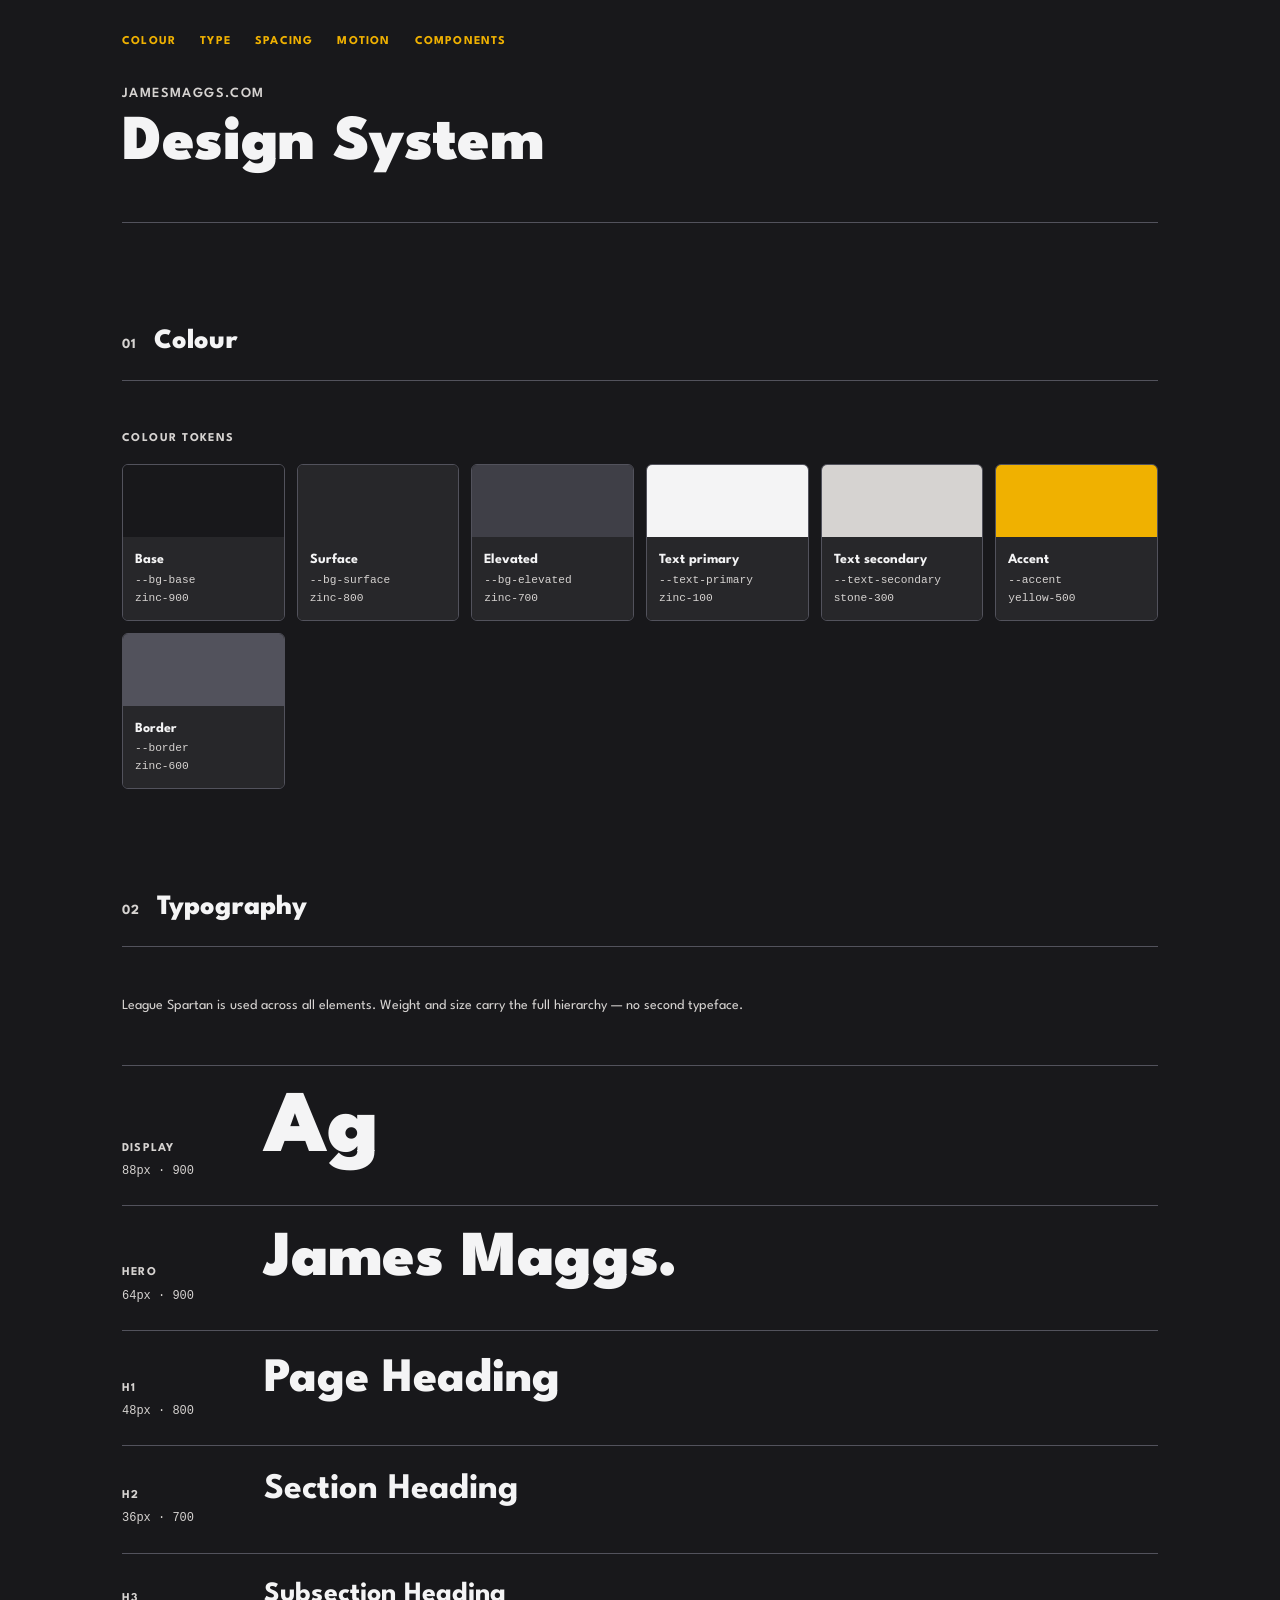
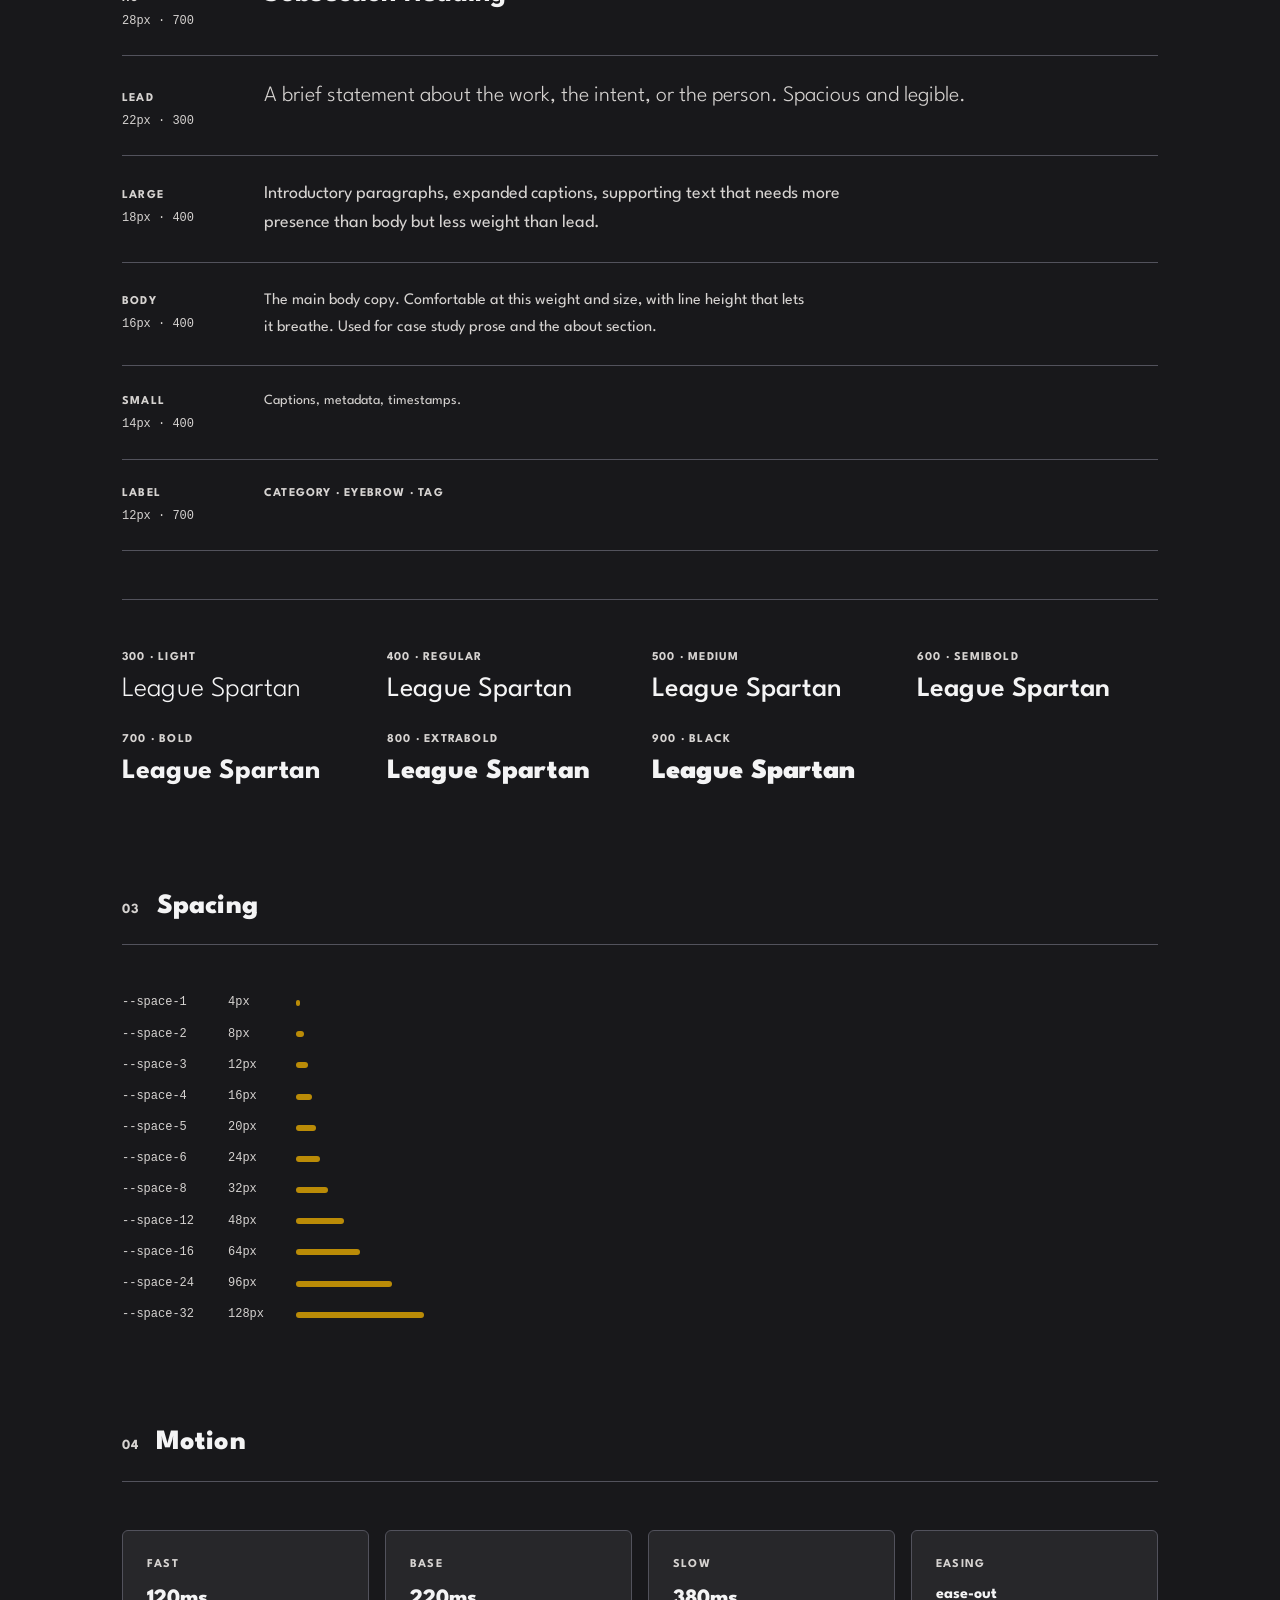
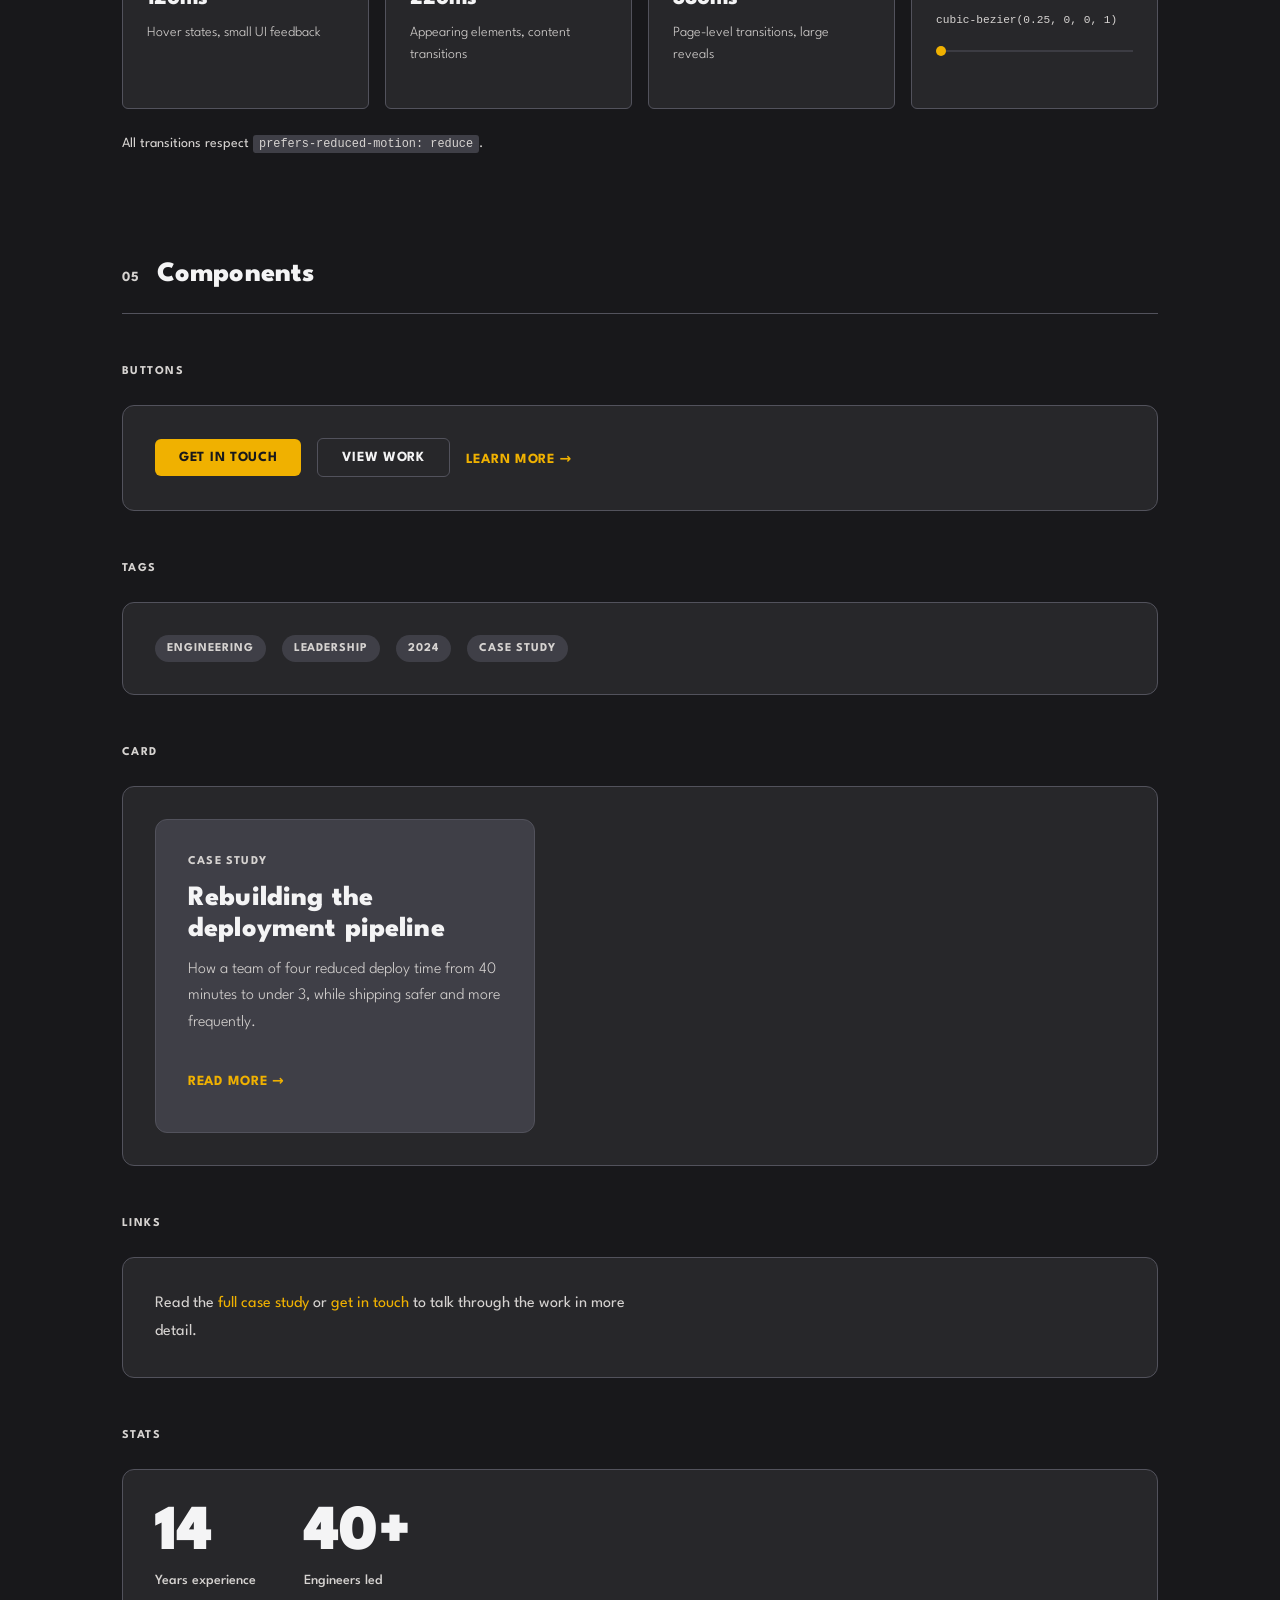
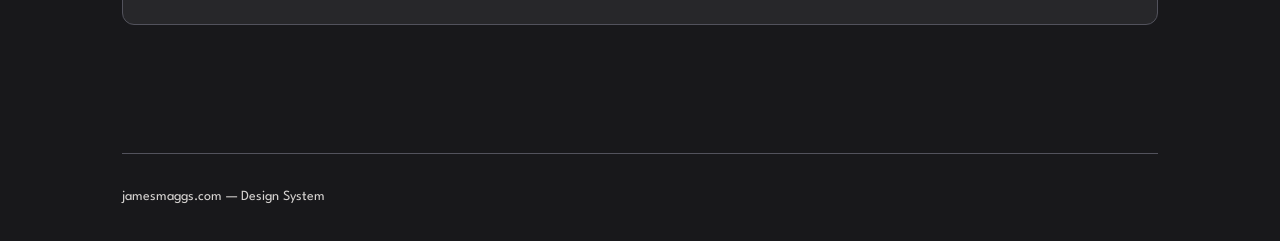
==== docs/design-system.html @ 12130d62 "Add --space-5 (20px) to spacing scale Plugs the gap between --space-4 (16px) and --space-6 (24px).  " ====
<!doctype html>
<html lang="en">
<head>
	<meta charset="utf-8">
	<meta name="viewport" content="width=device-width, initial-scale=1">
	<title>Design System — jamesmaggs.com</title>
	<link rel="preconnect" href="https://fonts.googleapis.com">
	<link rel="preconnect" href="https://fonts.gstatic.com" crossorigin>
	<link href="https://fonts.googleapis.com/css2?family=League+Spartan:wght@300;400;500;600;700;800;900&display=swap" rel="stylesheet">
	<style>

		/* ── Tokens ──────────────────────────────────────────────────────── */

		:root {
			--text-xs:   0.75rem;
			--text-sm:   0.875rem;
			--text-base: 1rem;
			--text-lg:   1.125rem;
			--text-xl:   1.375rem;
			--text-2xl:  1.75rem;
			--text-3xl:  2.25rem;
			--text-4xl:  3rem;
			--text-5xl:  4rem;
			--text-6xl:  5.5rem;

			--space-1:  0.25rem;
			--space-2:  0.5rem;
			--space-3:  0.75rem;
			--space-4:  1rem;
			--space-5:  1.25rem;
			--space-6:  1.5rem;
			--space-8:  2rem;
			--space-12: 3rem;
			--space-16: 4rem;
			--space-24: 6rem;
			--space-32: 8rem;

			--radius-sm:   3px;
			--radius-md:   6px;
			--radius-lg:   12px;
			--radius-full: 999px;

			--ease:          cubic-bezier(0.25, 0, 0, 1);
			--duration-fast: 120ms;
			--duration-base: 220ms;
			--duration-slow: 380ms;

			--bg-base:        oklch(21%   0.006 285.885);
			--bg-surface:     oklch(27.4% 0.006 286.033);
			--bg-elevated:    oklch(37%   0.013 285.805);
			--text-primary:   oklch(96.7% 0.001 286.375);
			--text-secondary: oklch(86.9% 0.005  56.366);
			--accent:         oklch(79.5% 0.184  86.047);
			--border:         oklch(44.2% 0.017 285.786);
		}

		/* ── Reset ───────────────────────────────────────────────────────── */

		*, *::before, *::after {
			box-sizing: border-box;
			margin: 0;
			padding: 0;
		}

		/* ── Focus ───────────────────────────────────────────────────────── */

		:focus-visible {
			outline: 2px solid var(--accent);
			outline-offset: 3px;
		}

		html {
			font-size: 16px;
			scroll-behavior: smooth;
		}

		body {
			font-family: 'League Spartan', system-ui, sans-serif;
			font-size: var(--text-base);
			font-weight: 400;
			line-height: 1.6;
			background-color: var(--bg-base);
			color: var(--text-primary);
		}

		/* ── Layout ──────────────────────────────────────────────────────── */

		.container {
			max-width: 1100px;
			margin: 0 auto;
			padding: 0 var(--space-8);
		}

		/* ── Header ──────────────────────────────────────────────────────── */

		header {
			padding: var(--space-8) 0 var(--space-12);
			border-bottom: 1px solid var(--border);
			margin-bottom: var(--space-24);
		}

		.header-nav {
			display: flex;
			gap: var(--space-6);
			margin-bottom: var(--space-8);
		}

		.header-nav a {
			font-size: var(--text-xs);
			font-weight: 700;
			letter-spacing: 0.1em;
			text-transform: uppercase;
			color: var(--accent);
			text-decoration: none;
			transition: color var(--duration-fast) var(--ease);
		}

		.header-nav a:hover {
			color: var(--text-primary);
		}

		.site-label {
			display: block;
			font-size: var(--text-sm);
			font-weight: 600;
			letter-spacing: 0.1em;
			text-transform: uppercase;
			color: var(--text-secondary);
			margin-bottom: var(--space-2);
		}

		header h1 {
			font-size: var(--text-5xl);
			font-weight: 900;
			line-height: 0.95;
			letter-spacing: -0.005em;
		}

		/* ── Sections ────────────────────────────────────────────────────── */

		section {
			margin-bottom: var(--space-24);
		}

		.section-header {
			display: flex;
			align-items: baseline;
			gap: var(--space-4);
			margin-bottom: var(--space-12);
			padding-bottom: var(--space-4);
			border-bottom: 1px solid var(--border);
		}

		.section-number {
			font-size: var(--text-sm);
			font-weight: 700;
			letter-spacing: 0.1em;
			text-transform: uppercase;
			color: var(--text-secondary);
			flex-shrink: 0;
		}

		.section-title {
			font-size: var(--text-2xl);
			font-weight: 800;
			letter-spacing: 0.005em;
		}

		/* ── Colour swatches ─────────────────────────────────────────────── */

		.colour-group {
			margin-bottom: var(--space-12);
		}

		.group-label,
		.component-group-label {
			font-size: var(--text-xs);
			font-weight: 700;
			letter-spacing: 0.12em;
			text-transform: uppercase;
			color: var(--text-secondary);
		}

		.group-label           { margin-bottom: var(--space-4); }
		.component-group-label { margin-bottom: var(--space-6); }

		.swatch-grid {
			display: grid;
			grid-template-columns: repeat(auto-fill, minmax(150px, 1fr));
			gap: var(--space-3);
		}

		.swatch {
			border-radius: var(--radius-md);
			overflow: hidden;
			border: 1px solid var(--border);
		}

		.swatch-colour {
			height: 72px;
		}

		.swatch-info {
			padding: var(--space-3);
			background: var(--bg-surface);
		}

		.swatch-name {
			display: block;
			font-size: var(--text-sm);
			font-weight: 700;
			color: var(--text-primary);
		}

		.swatch-var,
		.swatch-value,
		.type-size,
		.spacing-token,
		.spacing-px,
		code {
			font-family: 'Courier New', monospace;
		}

		.swatch-var,
		.swatch-value {
			display: block;
			font-size: 0.7rem;
			color: var(--text-secondary);
			line-height: 1.6;
		}

		/* ── Typography ──────────────────────────────────────────────────── */

		.type-scale {
			display: flex;
			flex-direction: column;
			gap: 0;
		}

		.type-sample {
			display: grid;
			grid-template-columns: 110px 1fr;
			align-items: baseline;
			gap: var(--space-8);
			padding: var(--space-6) 0;
			border-bottom: 1px solid var(--border);
		}

		.type-sample:first-child {
			border-top: 1px solid var(--border);
		}

		.type-label,
		.weight-label,
		.motion-card-label,
		.card-eyebrow {
			font-size: var(--text-xs);
			font-weight: 700;
			letter-spacing: 0.1em;
			text-transform: uppercase;
			color: var(--text-secondary);
		}

		.type-label, .weight-label        { display: block; }
		.weight-label, .motion-card-label { margin-bottom: var(--space-2); }
		.card-eyebrow                     { margin-bottom: var(--space-3); }

		.type-size {
			display: block;
			font-size: var(--text-xs);
			color: var(--text-secondary);
			margin-top: var(--space-1);
		}

		.weight-grid {
			display: grid;
			grid-template-columns: repeat(auto-fill, minmax(190px, 1fr));
			gap: var(--space-6);
			margin-top: var(--space-12);
			padding-top: var(--space-12);
			border-top: 1px solid var(--border);
		}

		.weight-sample {
			font-size: var(--text-2xl);
			line-height: 1;
			letter-spacing: 0.005em;
		}

		/* ── Spacing ─────────────────────────────────────────────────────── */

		.spacing-scale {
			display: flex;
			flex-direction: column;
			gap: var(--space-3);
		}

		.spacing-row {
			display: grid;
			grid-template-columns: 90px 52px 1fr;
			align-items: center;
			gap: var(--space-4);
		}

		.spacing-token,
		.spacing-px {
			font-size: var(--text-xs);
			color: var(--text-secondary);
		}

		.spacing-bar {
			height: 6px;
			background: var(--accent);
			border-radius: var(--radius-full);
			opacity: 0.75;
		}

		/* ── Motion ──────────────────────────────────────────────────────── */

		.motion-grid {
			display: grid;
			grid-template-columns: repeat(auto-fill, minmax(210px, 1fr));
			gap: var(--space-4);
		}

		.motion-card {
			background: var(--bg-surface);
			border: 1px solid var(--border);
			border-radius: var(--radius-md);
			padding: var(--space-6);
		}

		.motion-card-value {
			font-size: var(--text-xl);
			font-weight: 800;
			letter-spacing: 0.005em;
			color: var(--text-primary);
		}

		.motion-card-desc {
			margin-top: var(--space-1);
			font-size: var(--text-sm);
			font-weight: 300;
			color: var(--text-secondary);
		}

		.motion-note {
			margin-top: var(--space-6);
			font-size: var(--text-sm);
			color: var(--text-secondary);
		}

		.motion-card-demo {
			height: 2px;
			background: var(--accent);
			border-radius: var(--radius-full);
			margin-top: var(--space-4);
			transform: scaleX(0);
			transform-origin: left;
			opacity: 0.8;
		}

		.motion-card:hover .motion-card-demo        { transform: scaleX(1); }
		.motion-card--fast .motion-card-demo { transition: transform var(--duration-fast) var(--ease); }
		.motion-card--base .motion-card-demo { transition: transform var(--duration-base) var(--ease); }
		.motion-card--slow .motion-card-demo { transition: transform var(--duration-slow) var(--ease); }

		.motion-ease-track {
			position: relative;
			height: 10px;
			margin-top: var(--space-4);
		}

		.motion-ease-track::before {
			content: '';
			position: absolute;
			top: 50%;
			left: 0;
			right: 0;
			height: 1px;
			background: var(--border);
			transform: translateY(-50%);
		}

		.motion-ease-dot {
			position: absolute;
			width: 10px;
			height: 10px;
			background: var(--accent);
			border-radius: 50%;
			top: 0;
			left: 0;
			transition: left var(--duration-slow) var(--ease);
		}

		.motion-card:hover .motion-ease-dot {
			left: calc(100% - 10px);
		}

		code {
			font-size: 0.85em;
			background: var(--bg-elevated);
			padding: 2px 6px;
			border-radius: var(--radius-sm);
		}

		/* ── Components ──────────────────────────────────────────────────── */

		.component-group {
			margin-bottom: var(--space-12);
		}

		.demo-surface {
			background: var(--bg-surface);
			border: 1px solid var(--border);
			border-radius: var(--radius-lg);
			padding: var(--space-8);
			display: flex;
			flex-wrap: wrap;
			align-items: center;
			gap: var(--space-4);
		}

		/* Buttons */

		.btn {
			font-family: inherit;
			font-size: var(--text-sm);
			font-weight: 700;
			letter-spacing: 0.05em;
			text-transform: uppercase;
			border: none;
			border-radius: var(--radius-md);
			padding: var(--space-3) var(--space-6);
			cursor: pointer;
			transition: all var(--duration-fast) var(--ease);
			display: inline-block;
			text-decoration: none;
		}

		.btn-primary {
			background: var(--accent);
			color: var(--bg-base);
		}

		.btn-primary:hover {
			filter: brightness(1.1);
		}

		.btn-secondary {
			background: transparent;
			color: var(--text-primary);
			border: 1px solid var(--border);
		}

		.btn-secondary:hover {
			border-color: var(--text-secondary);
		}

		.btn-ghost {
			background: transparent;
			color: var(--accent);
			padding-left: 0;
			padding-right: 0;
			transition: color var(--duration-fast) var(--ease);
		}

		.btn-ghost:hover {
			color: var(--text-primary);
		}

		/* Links */

		a {
			color: var(--accent);
			text-decoration: none;
			transition: color var(--duration-fast) var(--ease);
		}

		a:hover {
			text-decoration: underline;
			text-underline-offset: 3px;
		}

		/* Tags */

		.tag {
			display: inline-block;
			font-size: var(--text-xs);
			font-weight: 700;
			letter-spacing: 0.08em;
			text-transform: uppercase;
			border-radius: var(--radius-full);
			padding: var(--space-1) var(--space-3);
			background: var(--bg-elevated);
			color: var(--text-secondary);
		}

		/* Card */

		.card {
			background: var(--bg-elevated);
			border: 1px solid var(--border);
			border-radius: var(--radius-lg);
			padding: var(--space-8);
			max-width: 380px;
		}

		.card-title {
			font-size: var(--text-2xl);
			font-weight: 800;
			line-height: 1.1;
			letter-spacing: 0.005em;
			margin-bottom: var(--space-3);
		}

		.card-body {
			font-size: var(--text-base);
			font-weight: 300;
			color: var(--text-secondary);
			line-height: 1.65;
			margin-bottom: var(--space-6);
		}

		/* Stat */

		.stat-pair {
			display: flex;
			gap: var(--space-12);
		}

		.stat-value {
			font-size: var(--text-5xl);
			font-weight: 900;
			line-height: 1;
			letter-spacing: 0;
			color: var(--text-primary);
		}

		.stat-label {
			font-size: var(--text-sm);
			font-weight: 500;
			color: var(--text-secondary);
			margin-top: var(--space-1);
		}

		/* ── Footer ──────────────────────────────────────────────────────── */

		footer {
			margin-top: var(--space-32);
			padding: var(--space-8) 0;
			border-top: 1px solid var(--border);
			font-size: var(--text-sm);
			color: var(--text-secondary);
		}

		/* ── Responsive ──────────────────────────────────────────────────── */

		@media (max-width: 640px) {
			.container {
				padding: 0 var(--space-4);
			}

			header h1 {
				font-size: var(--text-4xl);
			}

			.type-sample {
				grid-template-columns: 1fr;
				gap: var(--space-2);
			}

			.spacing-row {
				grid-template-columns: 80px 44px 1fr;
			}

			.stat-pair {
				gap: var(--space-8);
			}
		}

		@media (prefers-reduced-motion: reduce) {
			*, *::before, *::after {
				transition-duration: 0ms !important;
			}

			html {
				scroll-behavior: auto;
			}
		}

	</style>
</head>
<body>

<div class="container">

	<header>
		<nav class="header-nav" aria-label="Design system sections">
			<a href="#colour">Colour</a>
			<a href="#typography">Type</a>
			<a href="#spacing">Spacing</a>
			<a href="#motion">Motion</a>
			<a href="#components">Components</a>
		</nav>
		<div>
			<span class="site-label">jamesmaggs.com</span>
			<h1>Design System</h1>
		</div>
	</header>

	<main>

		<!-- 01 Colour ─────────────────────────────────────────────────── -->

		<section id="colour">
			<div class="section-header">
				<span class="section-number">01</span>
				<h2 class="section-title">Colour</h2>
			</div>

			<div class="colour-group">
				<p class="group-label">Colour tokens</p>
				<div class="swatch-grid">
					<div class="swatch">
						<div class="swatch-colour" style="background:oklch(21% 0.006 285.885)"></div>
						<div class="swatch-info">
							<span class="swatch-name">Base</span>
							<span class="swatch-var">--bg-base</span>
							<span class="swatch-value">zinc-900</span>
						</div>
					</div>
					<div class="swatch">
						<div class="swatch-colour" style="background:oklch(27.4% 0.006 286.033)"></div>
						<div class="swatch-info">
							<span class="swatch-name">Surface</span>
							<span class="swatch-var">--bg-surface</span>
							<span class="swatch-value">zinc-800</span>
						</div>
					</div>
					<div class="swatch">
						<div class="swatch-colour" style="background:oklch(37% 0.013 285.805)"></div>
						<div class="swatch-info">
							<span class="swatch-name">Elevated</span>
							<span class="swatch-var">--bg-elevated</span>
							<span class="swatch-value">zinc-700</span>
						</div>
					</div>
					<div class="swatch">
						<div class="swatch-colour" style="background:oklch(96.7% 0.001 286.375)"></div>
						<div class="swatch-info">
							<span class="swatch-name">Text primary</span>
							<span class="swatch-var">--text-primary</span>
							<span class="swatch-value">zinc-100</span>
						</div>
					</div>
					<div class="swatch">
						<div class="swatch-colour" style="background:oklch(86.9% 0.005 56.366)"></div>
						<div class="swatch-info">
							<span class="swatch-name">Text secondary</span>
							<span class="swatch-var">--text-secondary</span>
							<span class="swatch-value">stone-300</span>
						</div>
					</div>
					<div class="swatch">
						<div class="swatch-colour" style="background:oklch(79.5% 0.184 86.047)"></div>
						<div class="swatch-info">
							<span class="swatch-name">Accent</span>
							<span class="swatch-var">--accent</span>
							<span class="swatch-value">yellow-500</span>
						</div>
					</div>
					<div class="swatch">
						<div class="swatch-colour" style="background:oklch(44.2% 0.017 285.786)"></div>
						<div class="swatch-info">
							<span class="swatch-name">Border</span>
							<span class="swatch-var">--border</span>
							<span class="swatch-value">zinc-600</span>
						</div>
					</div>
				</div>
			</div>

		</section>

		<!-- 02 Typography ─────────────────────────────────────────────── -->

		<section id="typography">
			<div class="section-header">
				<span class="section-number">02</span>
				<h2 class="section-title">Typography</h2>
			</div>

			<p style="font-size:var(--text-sm);color:var(--text-secondary);margin-bottom:var(--space-12);">
				League Spartan is used across all elements. Weight and size carry the full hierarchy — no second typeface.
			</p>

			<div class="type-scale">
				<div class="type-sample">
					<div>
						<span class="type-label">Display</span>
						<span class="type-size">88px · 900</span>
					</div>
					<span style="font-size:var(--text-6xl);font-weight:900;line-height:0.92;letter-spacing:-0.01em;">Ag</span>
				</div>
				<div class="type-sample">
					<div>
						<span class="type-label">Hero</span>
						<span class="type-size">64px · 900</span>
					</div>
					<span style="font-size:var(--text-5xl);font-weight:900;line-height:0.95;letter-spacing:-0.005em;">James Maggs.</span>
				</div>
				<div class="type-sample">
					<div>
						<span class="type-label">H1</span>
						<span class="type-size">48px · 800</span>
					</div>
					<span style="font-size:var(--text-4xl);font-weight:800;line-height:1.05;letter-spacing:0;">Page Heading</span>
				</div>
				<div class="type-sample">
					<div>
						<span class="type-label">H2</span>
						<span class="type-size">36px · 700</span>
					</div>
					<span style="font-size:var(--text-3xl);font-weight:700;line-height:1.1;letter-spacing:0;">Section Heading</span>
				</div>
				<div class="type-sample">
					<div>
						<span class="type-label">H3</span>
						<span class="type-size">28px · 700</span>
					</div>
					<span style="font-size:var(--text-2xl);font-weight:700;line-height:1.15;letter-spacing:0.005em;">Subsection Heading</span>
				</div>
				<div class="type-sample">
					<div>
						<span class="type-label">Lead</span>
						<span class="type-size">22px · 300</span>
					</div>
					<span style="font-size:var(--text-xl);font-weight:300;line-height:1.5;color:var(--text-secondary);max-width:55ch;display:block;">
						A brief statement about the work, the intent, or the person. Spacious and legible.
					</span>
				</div>
				<div class="type-sample">
					<div>
						<span class="type-label">Large</span>
						<span class="type-size">18px · 400</span>
					</div>
					<span style="font-size:var(--text-lg);font-weight:400;line-height:1.6;color:var(--text-secondary);max-width:58ch;display:block;">
						Introductory paragraphs, expanded captions, supporting text that needs more presence than body but less weight than lead.
					</span>
				</div>
				<div class="type-sample">
					<div>
						<span class="type-label">Body</span>
						<span class="type-size">16px · 400</span>
					</div>
					<span style="font-size:var(--text-base);font-weight:400;line-height:1.7;color:var(--text-secondary);max-width:60ch;display:block;">
						The main body copy. Comfortable at this weight and size, with line height that lets it breathe. Used for case study prose and the about section.
					</span>
				</div>
				<div class="type-sample">
					<div>
						<span class="type-label">Small</span>
						<span class="type-size">14px · 400</span>
					</div>
					<span style="font-size:var(--text-sm);font-weight:400;color:var(--text-secondary);">
						Captions, metadata, timestamps.
					</span>
				</div>
				<div class="type-sample">
					<div>
						<span class="type-label">Label</span>
						<span class="type-size">12px · 700</span>
					</div>
					<span style="font-size:var(--text-xs);font-weight:700;letter-spacing:0.1em;text-transform:uppercase;color:var(--text-secondary);">
						Category · Eyebrow · Tag
					</span>
				</div>
			</div>

			<div class="weight-grid">
				<div>
					<span class="weight-label">300 · Light</span>
					<span class="weight-sample" style="font-weight:300;">League Spartan</span>
				</div>
				<div>
					<span class="weight-label">400 · Regular</span>
					<span class="weight-sample" style="font-weight:400;">League Spartan</span>
				</div>
				<div>
					<span class="weight-label">500 · Medium</span>
					<span class="weight-sample" style="font-weight:500;">League Spartan</span>
				</div>
				<div>
					<span class="weight-label">600 · Semibold</span>
					<span class="weight-sample" style="font-weight:600;">League Spartan</span>
				</div>
				<div>
					<span class="weight-label">700 · Bold</span>
					<span class="weight-sample" style="font-weight:700;">League Spartan</span>
				</div>
				<div>
					<span class="weight-label">800 · Extrabold</span>
					<span class="weight-sample" style="font-weight:800;">League Spartan</span>
				</div>
				<div>
					<span class="weight-label">900 · Black</span>
					<span class="weight-sample" style="font-weight:900;">League Spartan</span>
				</div>
			</div>
		</section>

		<!-- 03 Spacing ─────────────────────────────────────────────────── -->

		<section id="spacing">
			<div class="section-header">
				<span class="section-number">03</span>
				<h2 class="section-title">Spacing</h2>
			</div>
			<div class="spacing-scale">
				<div class="spacing-row"><span class="spacing-token">--space-1</span><span class="spacing-px">4px</span><div class="spacing-bar" style="width:4px"></div></div>
				<div class="spacing-row"><span class="spacing-token">--space-2</span><span class="spacing-px">8px</span><div class="spacing-bar" style="width:8px"></div></div>
				<div class="spacing-row"><span class="spacing-token">--space-3</span><span class="spacing-px">12px</span><div class="spacing-bar" style="width:12px"></div></div>
				<div class="spacing-row"><span class="spacing-token">--space-4</span><span class="spacing-px">16px</span><div class="spacing-bar" style="width:16px"></div></div>
				<div class="spacing-row"><span class="spacing-token">--space-5</span><span class="spacing-px">20px</span><div class="spacing-bar" style="width:20px"></div></div>
				<div class="spacing-row"><span class="spacing-token">--space-6</span><span class="spacing-px">24px</span><div class="spacing-bar" style="width:24px"></div></div>
				<div class="spacing-row"><span class="spacing-token">--space-8</span><span class="spacing-px">32px</span><div class="spacing-bar" style="width:32px"></div></div>
				<div class="spacing-row"><span class="spacing-token">--space-12</span><span class="spacing-px">48px</span><div class="spacing-bar" style="width:48px"></div></div>
				<div class="spacing-row"><span class="spacing-token">--space-16</span><span class="spacing-px">64px</span><div class="spacing-bar" style="width:64px"></div></div>
				<div class="spacing-row"><span class="spacing-token">--space-24</span><span class="spacing-px">96px</span><div class="spacing-bar" style="width:96px"></div></div>
				<div class="spacing-row"><span class="spacing-token">--space-32</span><span class="spacing-px">128px</span><div class="spacing-bar" style="width:128px"></div></div>
			</div>
		</section>

		<!-- 04 Motion ──────────────────────────────────────────────────── -->

		<section id="motion">
			<div class="section-header">
				<span class="section-number">04</span>
				<h2 class="section-title">Motion</h2>
			</div>
			<div class="motion-grid">
				<div class="motion-card motion-card--fast">
					<p class="motion-card-label">Fast</p>
					<p class="motion-card-value">120ms</p>
					<p class="motion-card-desc">Hover states, small UI feedback</p>
					<div class="motion-card-demo"></div>
				</div>
				<div class="motion-card motion-card--base">
					<p class="motion-card-label">Base</p>
					<p class="motion-card-value">220ms</p>
					<p class="motion-card-desc">Appearing elements, content transitions</p>
					<div class="motion-card-demo"></div>
				</div>
				<div class="motion-card motion-card--slow">
					<p class="motion-card-label">Slow</p>
					<p class="motion-card-value">380ms</p>
					<p class="motion-card-desc">Page-level transitions, large reveals</p>
					<div class="motion-card-demo"></div>
				</div>
				<div class="motion-card">
					<p class="motion-card-label">Easing</p>
					<p class="motion-card-value" style="font-size:var(--text-base);font-weight:700;letter-spacing:0;">ease-out</p>
					<p class="motion-card-desc" style="font-family:'Courier New',monospace;font-size:0.7rem;">cubic-bezier(0.25, 0, 0, 1)</p>
					<div class="motion-ease-track">
						<div class="motion-ease-dot"></div>
					</div>
				</div>
			</div>
			<p class="motion-note">All transitions respect <code>prefers-reduced-motion: reduce</code>.</p>
		</section>

		<!-- 05 Components ──────────────────────────────────────────────── -->

		<section id="components">
			<div class="section-header">
				<span class="section-number">05</span>
				<h2 class="section-title">Components</h2>
			</div>

			<div class="component-group">
				<p class="component-group-label">Buttons</p>
				<div class="demo-surface">
					<button class="btn btn-primary">Get in touch</button>
					<button class="btn btn-secondary">View work</button>
					<button class="btn btn-ghost">Learn more →</button>
				</div>
			</div>

			<div class="component-group">
				<p class="component-group-label">Tags</p>
				<div class="demo-surface">
					<span class="tag">Engineering</span>
					<span class="tag">Leadership</span>
					<span class="tag">2024</span>
					<span class="tag">Case Study</span>
				</div>
			</div>

			<div class="component-group">
				<p class="component-group-label">Card</p>
				<div class="demo-surface">
					<div class="card">
						<p class="card-eyebrow">Case Study</p>
						<h3 class="card-title">Rebuilding the deployment pipeline</h3>
						<p class="card-body">How a team of four reduced deploy time from 40 minutes to under 3, while shipping safer and more frequently.</p>
						<button class="btn btn-ghost">Read more →</button>
					</div>
				</div>
			</div>

			<div class="component-group">
				<p class="component-group-label">Links</p>
				<div class="demo-surface">
					<p style="font-size:var(--text-base);font-weight:400;color:var(--text-secondary);line-height:1.7;max-width:55ch;">
						Read the <a href="#">full case study</a> or <a href="#">get in touch</a> to talk through the work in more detail.
					</p>
				</div>
			</div>

			<div class="component-group">
				<p class="component-group-label">Stats</p>
				<div class="demo-surface">
					<div class="stat-pair">
						<div>
							<p class="stat-value">14</p>
							<p class="stat-label">Years experience</p>
						</div>
						<div>
							<p class="stat-value">40+</p>
							<p class="stat-label">Engineers led</p>
						</div>
					</div>
				</div>
			</div>
		</section>

	</main>

	<footer>
		<p>jamesmaggs.com &mdash; Design System</p>
	</footer>

</div>

</body>
</html>
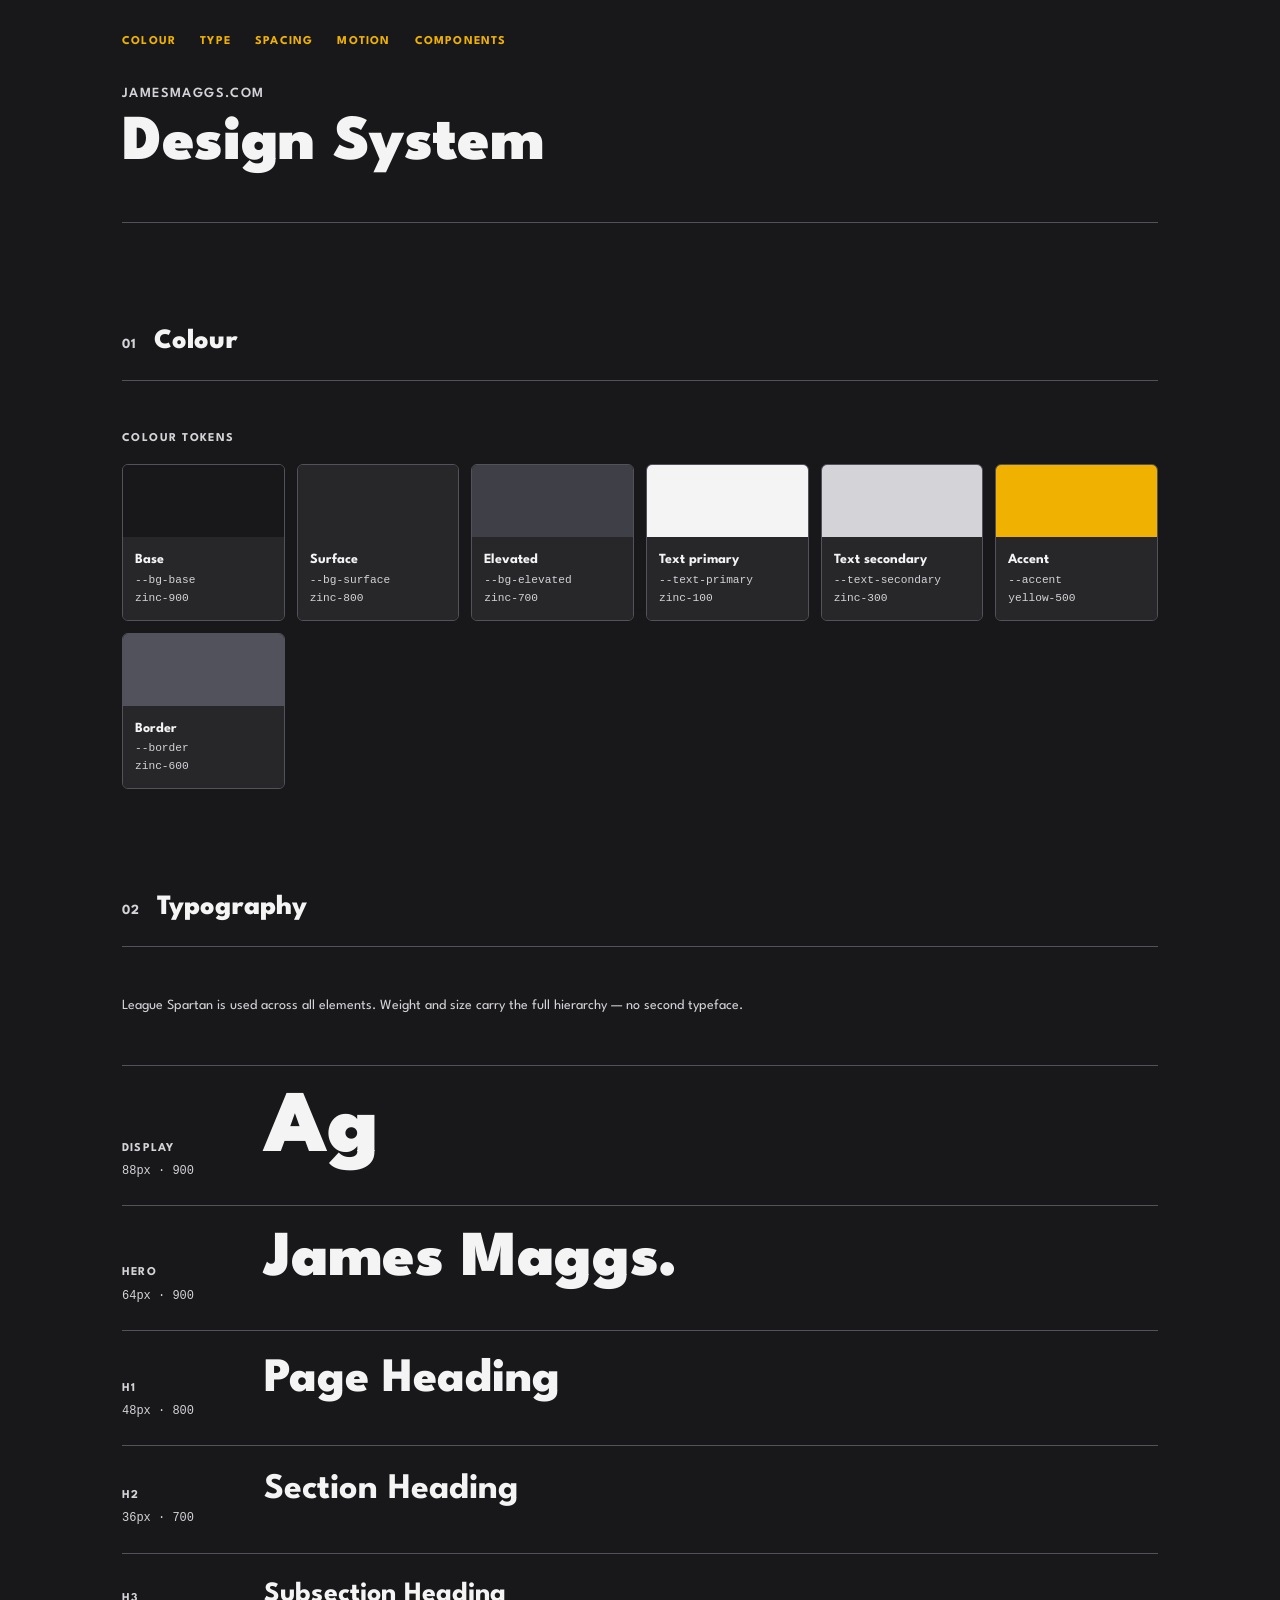
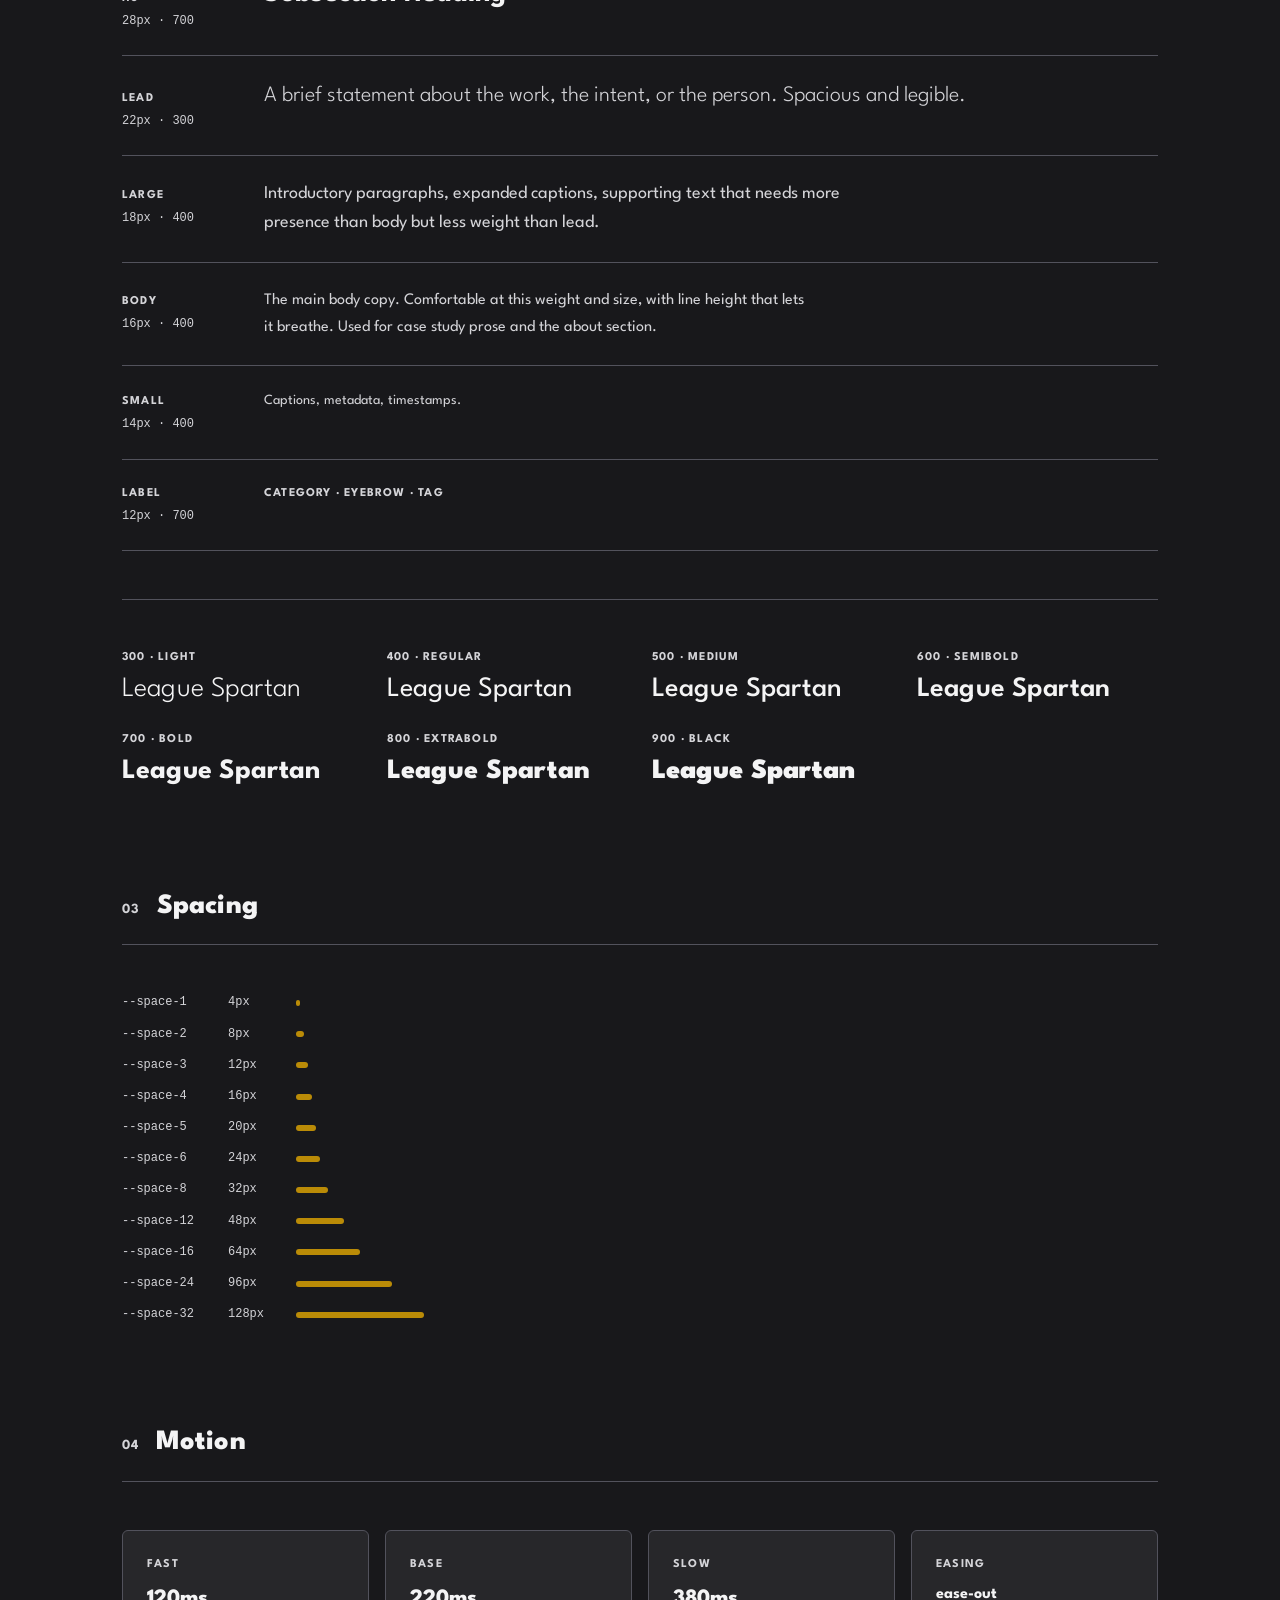
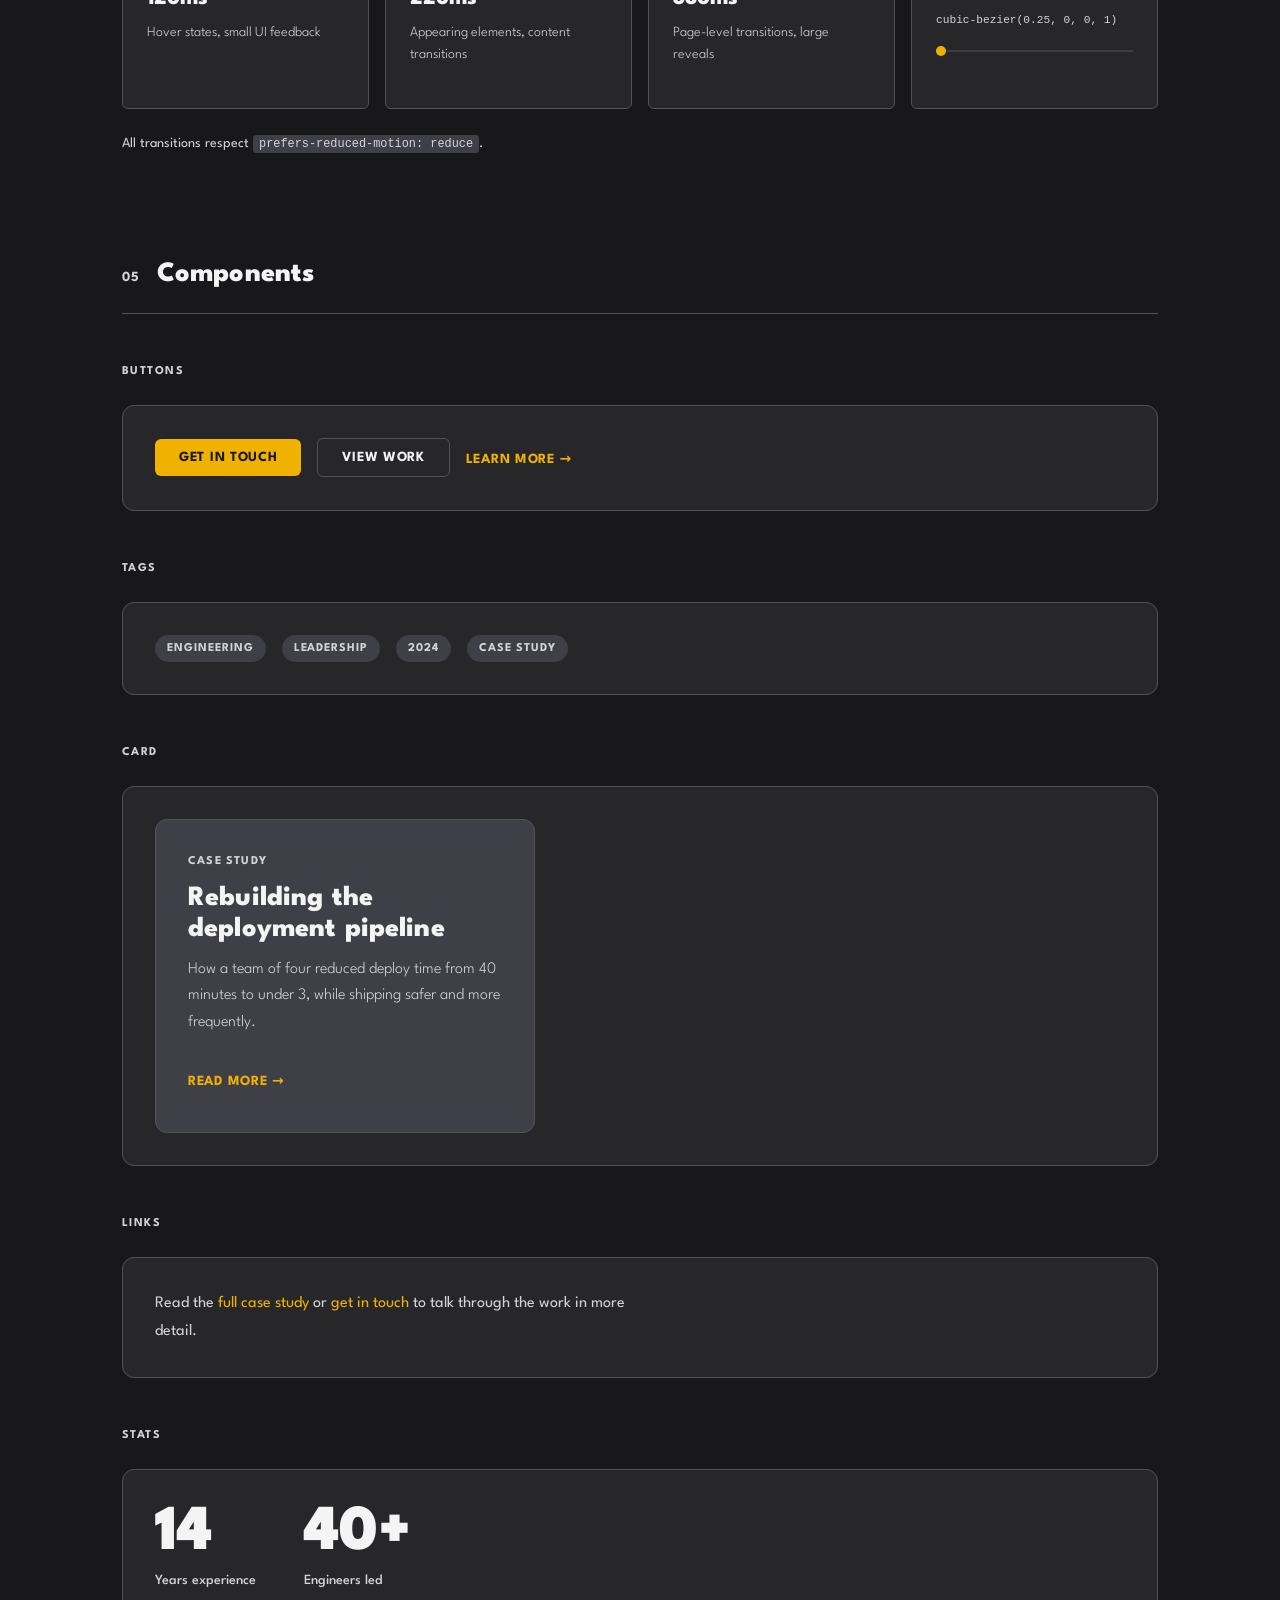
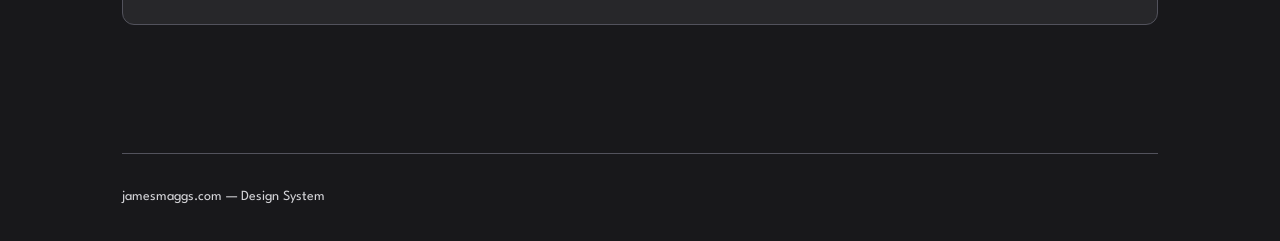
==== commit fe6ac643: "Unify text-secondary into zinc colour family Co-Authored-By: Claude Sonnet 4.6 <noreply@anthropic.co" ====
--- a/docs/design-system.html
+++ b/docs/design-system.html
@@ -49,7 +49,7 @@
 			--bg-surface:     oklch(27.4% 0.006 286.033);
 			--bg-elevated:    oklch(37%   0.013 285.805);
 			--text-primary:   oklch(96.7% 0.001 286.375);
-			--text-secondary: oklch(86.9% 0.005  56.366);
+			--text-secondary: oklch(87.1% 0.006 286.286);
 			--accent:         oklch(79.5% 0.184  86.047);
 			--border:         oklch(44.2% 0.017 285.786);
 		}
@@ -655,11 +655,11 @@
 						</div>
 					</div>
 					<div class="swatch">
-						<div class="swatch-colour" style="background:oklch(86.9% 0.005 56.366)"></div>
+						<div class="swatch-colour" style="background:oklch(87.1% 0.006 286.286)"></div>
 						<div class="swatch-info">
 							<span class="swatch-name">Text secondary</span>
 							<span class="swatch-var">--text-secondary</span>
-							<span class="swatch-value">stone-300</span>
+							<span class="swatch-value">zinc-300</span>
 						</div>
 					</div>
 					<div class="swatch">
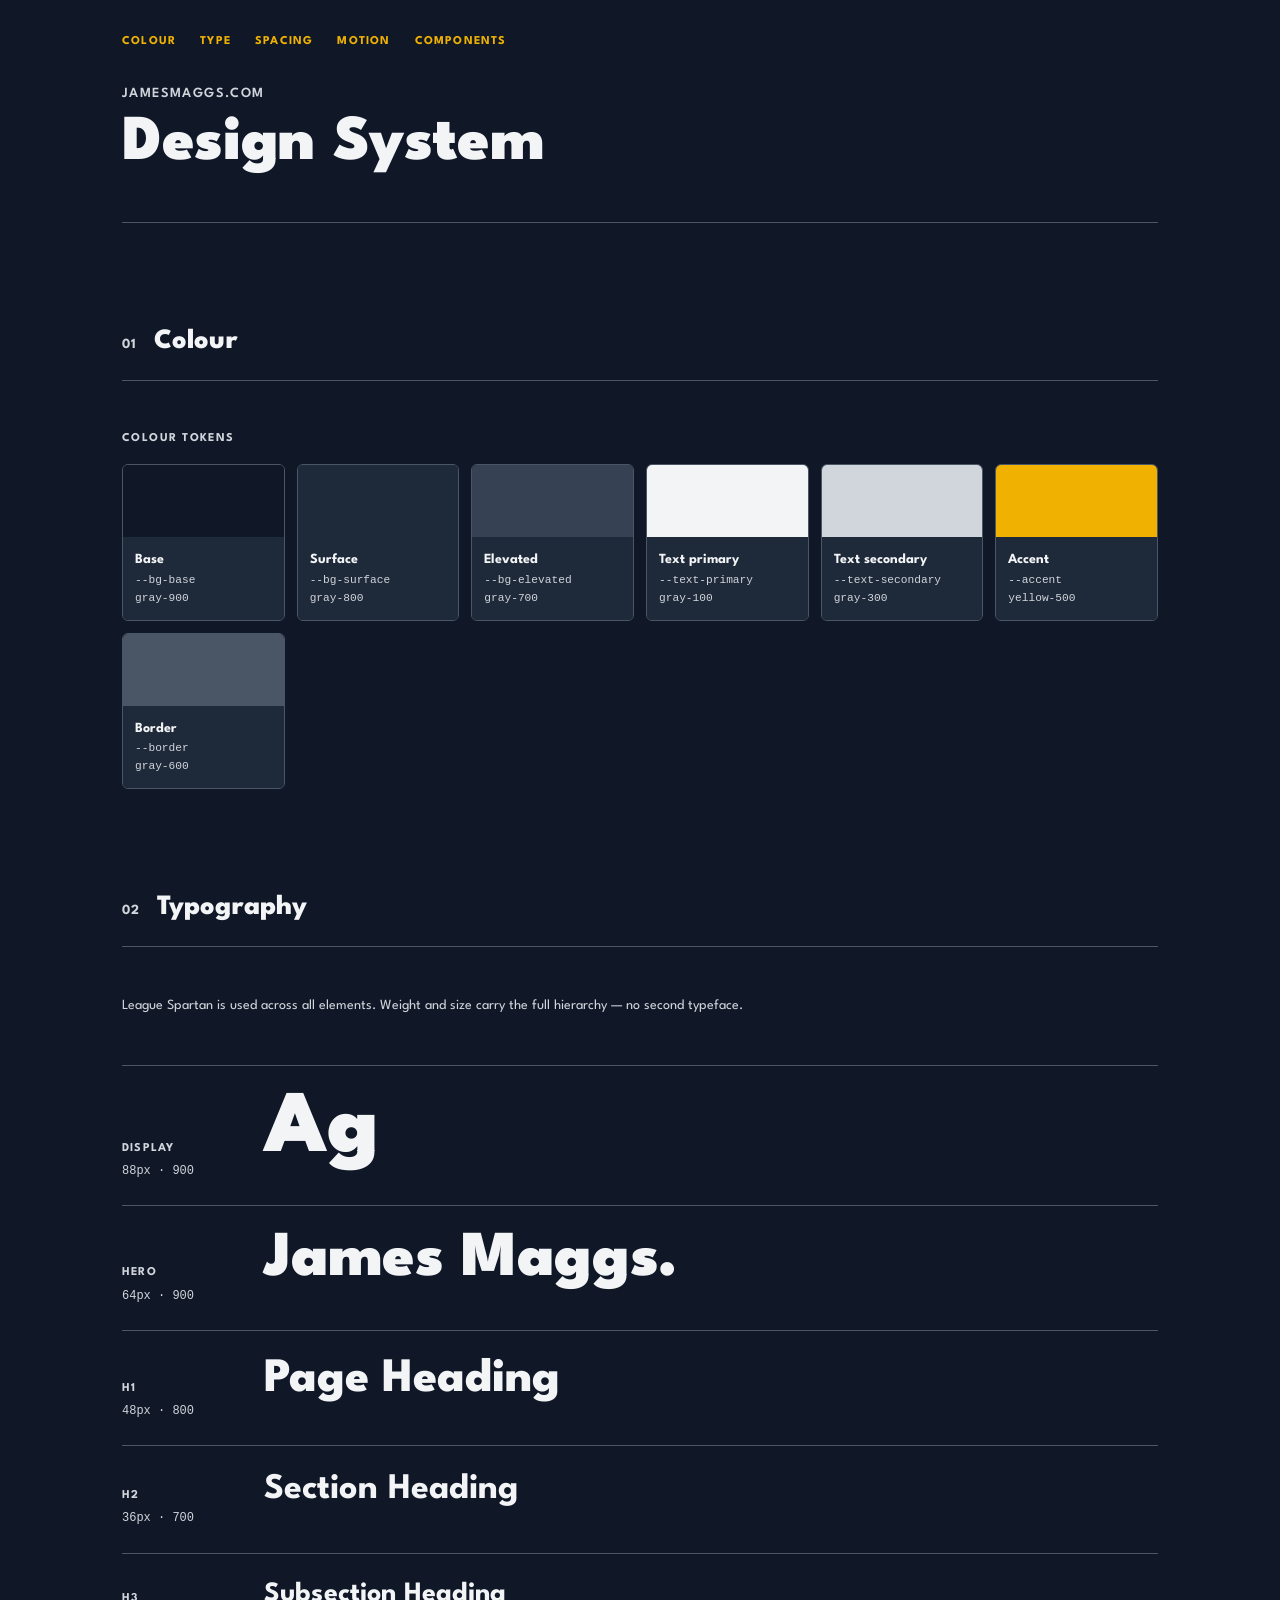
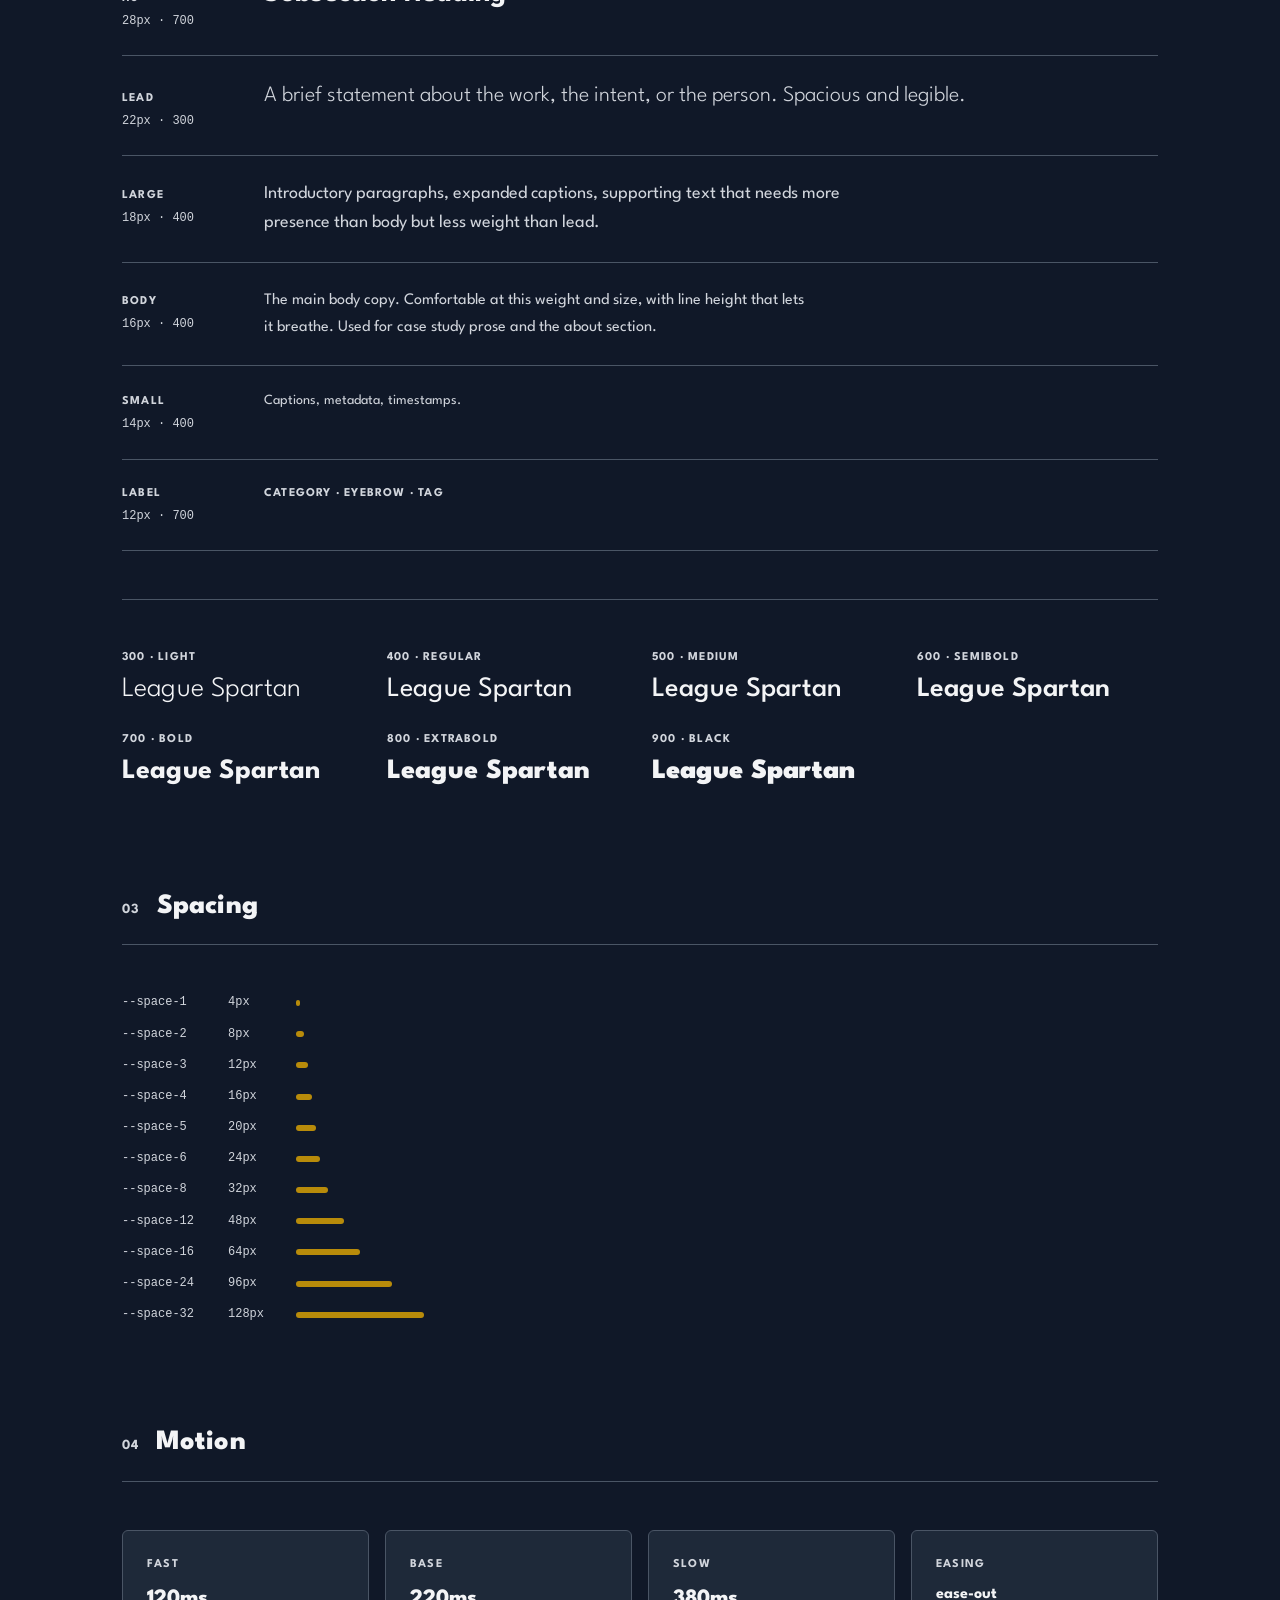
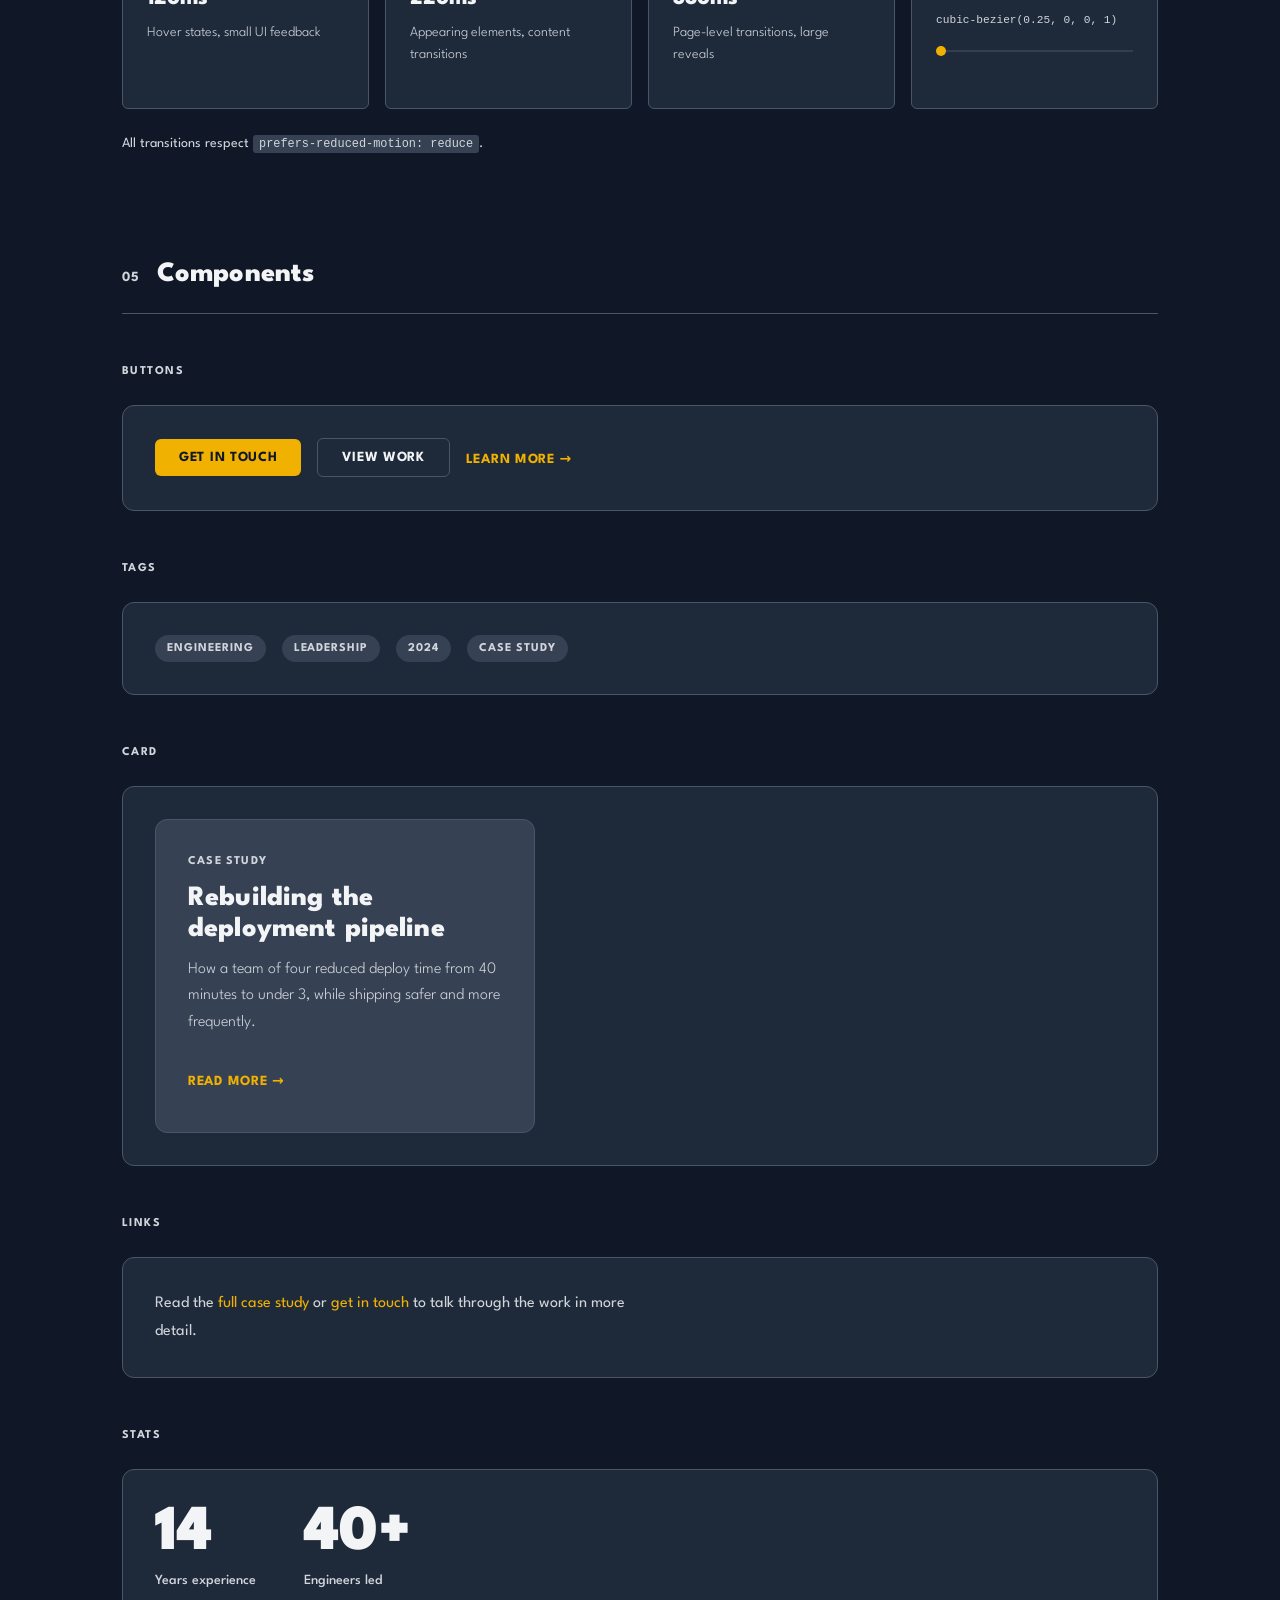
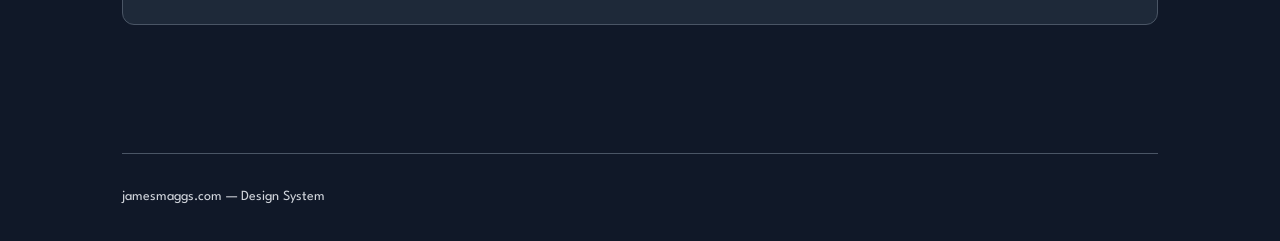
==== commit e2d802c9: "Switch colour family from zinc to gray Co-Authored-By: Claude Sonnet 4.6 <noreply@anthropic.com>" ====
--- a/docs/design-system.html
+++ b/docs/design-system.html
@@ -45,13 +45,13 @@
 			--duration-base: 220ms;
 			--duration-slow: 380ms;
 
-			--bg-base:        oklch(21%   0.006 285.885);
-			--bg-surface:     oklch(27.4% 0.006 286.033);
-			--bg-elevated:    oklch(37%   0.013 285.805);
-			--text-primary:   oklch(96.7% 0.001 286.375);
-			--text-secondary: oklch(87.1% 0.006 286.286);
+			--bg-base:        oklch(21%   0.034 264.665);
+			--bg-surface:     oklch(27.8% 0.033 256.848);
+			--bg-elevated:    oklch(37.3% 0.034 259.733);
+			--text-primary:   oklch(96.7% 0.003 264.542);
+			--text-secondary: oklch(87.2% 0.010 258.338);
 			--accent:         oklch(79.5% 0.184  86.047);
-			--border:         oklch(44.2% 0.017 285.786);
+			--border:         oklch(44.6% 0.030 256.802);
 		}
 
 		/* ── Reset ───────────────────────────────────────────────────────── */
@@ -623,43 +623,43 @@
 				<p class="group-label">Colour tokens</p>
 				<div class="swatch-grid">
 					<div class="swatch">
-						<div class="swatch-colour" style="background:oklch(21% 0.006 285.885)"></div>
+						<div class="swatch-colour" style="background:oklch(21% 0.034 264.665)"></div>
 						<div class="swatch-info">
 							<span class="swatch-name">Base</span>
 							<span class="swatch-var">--bg-base</span>
-							<span class="swatch-value">zinc-900</span>
+							<span class="swatch-value">gray-900</span>
 						</div>
 					</div>
 					<div class="swatch">
-						<div class="swatch-colour" style="background:oklch(27.4% 0.006 286.033)"></div>
+						<div class="swatch-colour" style="background:oklch(27.8% 0.033 256.848)"></div>
 						<div class="swatch-info">
 							<span class="swatch-name">Surface</span>
 							<span class="swatch-var">--bg-surface</span>
-							<span class="swatch-value">zinc-800</span>
+							<span class="swatch-value">gray-800</span>
 						</div>
 					</div>
 					<div class="swatch">
-						<div class="swatch-colour" style="background:oklch(37% 0.013 285.805)"></div>
+						<div class="swatch-colour" style="background:oklch(37.3% 0.034 259.733)"></div>
 						<div class="swatch-info">
 							<span class="swatch-name">Elevated</span>
 							<span class="swatch-var">--bg-elevated</span>
-							<span class="swatch-value">zinc-700</span>
+							<span class="swatch-value">gray-700</span>
 						</div>
 					</div>
 					<div class="swatch">
-						<div class="swatch-colour" style="background:oklch(96.7% 0.001 286.375)"></div>
+						<div class="swatch-colour" style="background:oklch(96.7% 0.003 264.542)"></div>
 						<div class="swatch-info">
 							<span class="swatch-name">Text primary</span>
 							<span class="swatch-var">--text-primary</span>
-							<span class="swatch-value">zinc-100</span>
+							<span class="swatch-value">gray-100</span>
 						</div>
 					</div>
 					<div class="swatch">
-						<div class="swatch-colour" style="background:oklch(87.1% 0.006 286.286)"></div>
+						<div class="swatch-colour" style="background:oklch(87.2% 0.010 258.338)"></div>
 						<div class="swatch-info">
 							<span class="swatch-name">Text secondary</span>
 							<span class="swatch-var">--text-secondary</span>
-							<span class="swatch-value">zinc-300</span>
+							<span class="swatch-value">gray-300</span>
 						</div>
 					</div>
 					<div class="swatch">
@@ -671,11 +671,11 @@
 						</div>
 					</div>
 					<div class="swatch">
-						<div class="swatch-colour" style="background:oklch(44.2% 0.017 285.786)"></div>
+						<div class="swatch-colour" style="background:oklch(44.6% 0.030 256.802)"></div>
 						<div class="swatch-info">
 							<span class="swatch-name">Border</span>
 							<span class="swatch-var">--border</span>
-							<span class="swatch-value">zinc-600</span>
+							<span class="swatch-value">gray-600</span>
 						</div>
 					</div>
 				</div>
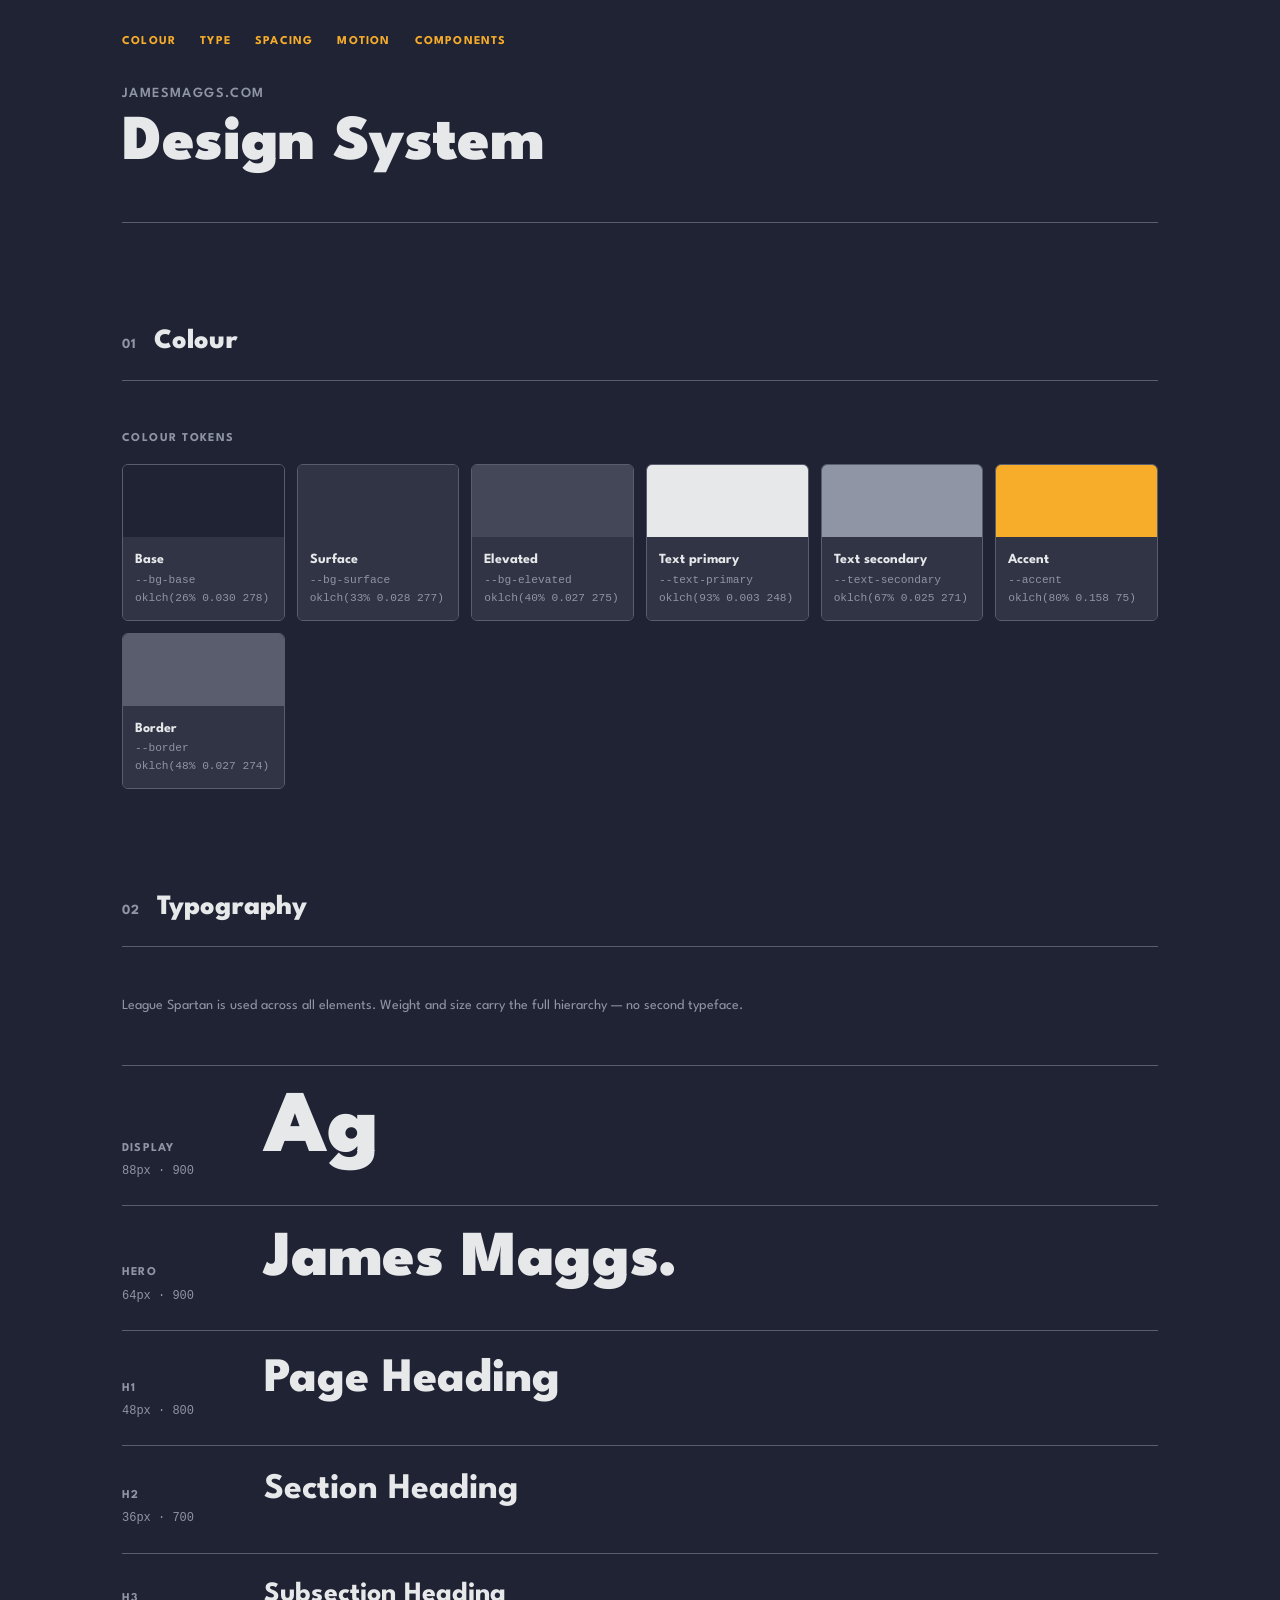
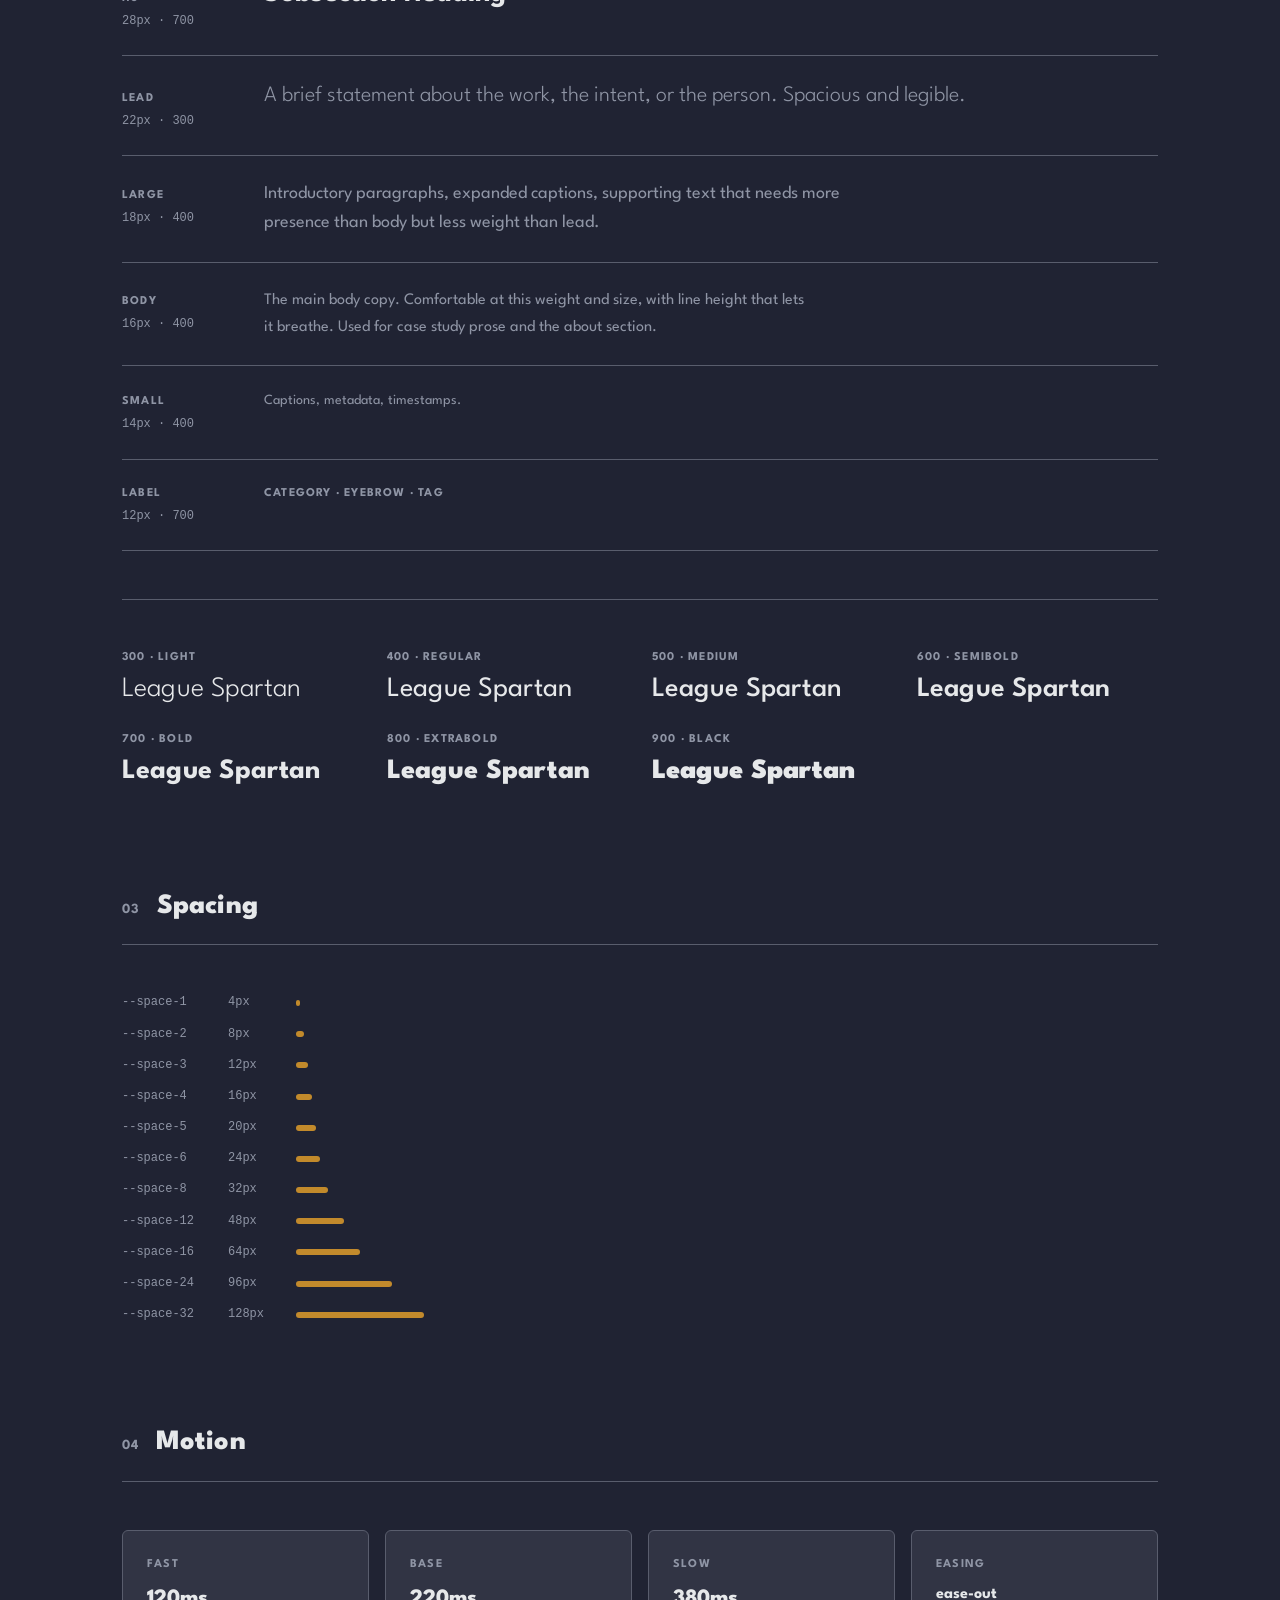
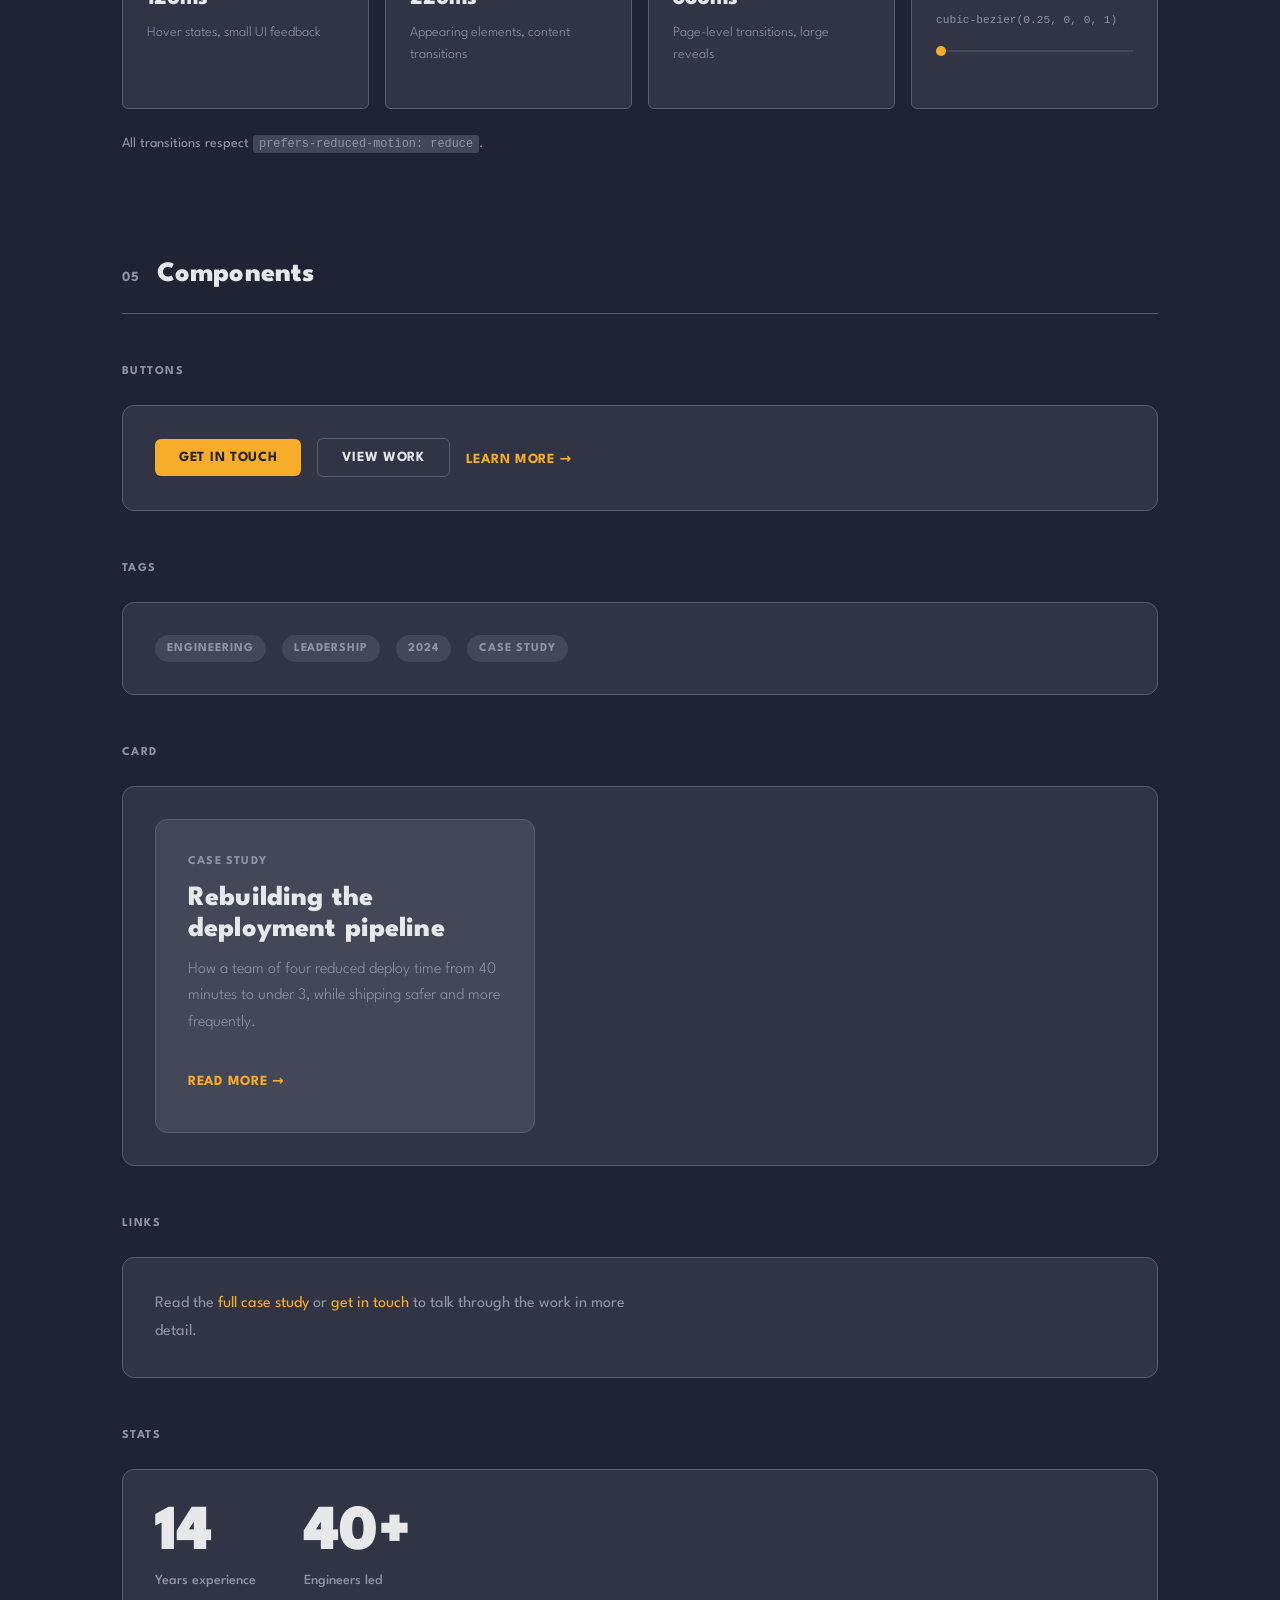
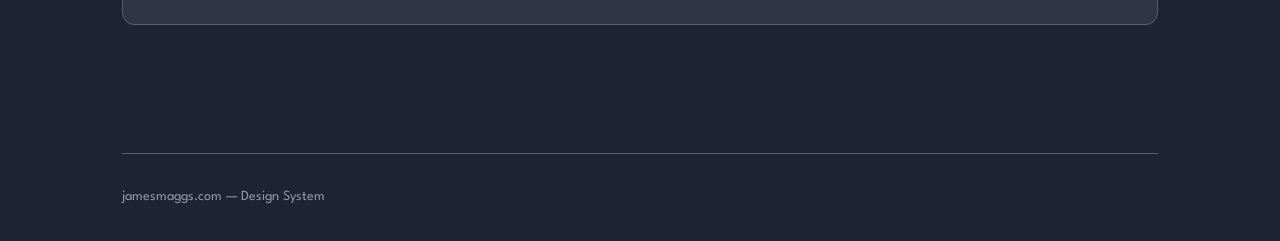
==== commit d9c10e57: "Extract colour palette from Carlos Mendoza inspiration Colours sampled directly from the reference i" ====
--- a/docs/design-system.html
+++ b/docs/design-system.html
@@ -45,13 +45,13 @@
 			--duration-base: 220ms;
 			--duration-slow: 380ms;
 
-			--bg-base:        oklch(21%   0.034 264.665);
-			--bg-surface:     oklch(27.8% 0.033 256.848);
-			--bg-elevated:    oklch(37.3% 0.034 259.733);
-			--text-primary:   oklch(96.7% 0.003 264.542);
-			--text-secondary: oklch(87.2% 0.010 258.338);
-			--accent:         oklch(79.5% 0.184  86.047);
-			--border:         oklch(44.6% 0.030 256.802);
+			--bg-base:        oklch(26%  0.030 278);
+			--bg-surface:     oklch(33%  0.028 277);
+			--bg-elevated:    oklch(40%  0.027 275);
+			--text-primary:   oklch(93%  0.003 248);
+			--text-secondary: oklch(67%  0.025 271);
+			--accent:         oklch(80%  0.158  75);
+			--border:         oklch(48%  0.027 274);
 		}
 
 		/* ── Reset ───────────────────────────────────────────────────────── */
@@ -623,59 +623,59 @@
 				<p class="group-label">Colour tokens</p>
 				<div class="swatch-grid">
 					<div class="swatch">
-						<div class="swatch-colour" style="background:oklch(21% 0.034 264.665)"></div>
+						<div class="swatch-colour" style="background:oklch(26% 0.030 278)"></div>
 						<div class="swatch-info">
 							<span class="swatch-name">Base</span>
 							<span class="swatch-var">--bg-base</span>
-							<span class="swatch-value">gray-900</span>
+							<span class="swatch-value">oklch(26% 0.030 278)</span>
 						</div>
 					</div>
 					<div class="swatch">
-						<div class="swatch-colour" style="background:oklch(27.8% 0.033 256.848)"></div>
+						<div class="swatch-colour" style="background:oklch(33% 0.028 277)"></div>
 						<div class="swatch-info">
 							<span class="swatch-name">Surface</span>
 							<span class="swatch-var">--bg-surface</span>
-							<span class="swatch-value">gray-800</span>
+							<span class="swatch-value">oklch(33% 0.028 277)</span>
 						</div>
 					</div>
 					<div class="swatch">
-						<div class="swatch-colour" style="background:oklch(37.3% 0.034 259.733)"></div>
+						<div class="swatch-colour" style="background:oklch(40% 0.027 275)"></div>
 						<div class="swatch-info">
 							<span class="swatch-name">Elevated</span>
 							<span class="swatch-var">--bg-elevated</span>
-							<span class="swatch-value">gray-700</span>
+							<span class="swatch-value">oklch(40% 0.027 275)</span>
 						</div>
 					</div>
 					<div class="swatch">
-						<div class="swatch-colour" style="background:oklch(96.7% 0.003 264.542)"></div>
+						<div class="swatch-colour" style="background:oklch(93% 0.003 248)"></div>
 						<div class="swatch-info">
 							<span class="swatch-name">Text primary</span>
 							<span class="swatch-var">--text-primary</span>
-							<span class="swatch-value">gray-100</span>
+							<span class="swatch-value">oklch(93% 0.003 248)</span>
 						</div>
 					</div>
 					<div class="swatch">
-						<div class="swatch-colour" style="background:oklch(87.2% 0.010 258.338)"></div>
+						<div class="swatch-colour" style="background:oklch(67% 0.025 271)"></div>
 						<div class="swatch-info">
 							<span class="swatch-name">Text secondary</span>
 							<span class="swatch-var">--text-secondary</span>
-							<span class="swatch-value">gray-300</span>
+							<span class="swatch-value">oklch(67% 0.025 271)</span>
 						</div>
 					</div>
 					<div class="swatch">
-						<div class="swatch-colour" style="background:oklch(79.5% 0.184 86.047)"></div>
+						<div class="swatch-colour" style="background:oklch(80% 0.158 75)"></div>
 						<div class="swatch-info">
 							<span class="swatch-name">Accent</span>
 							<span class="swatch-var">--accent</span>
-							<span class="swatch-value">yellow-500</span>
+							<span class="swatch-value">oklch(80% 0.158 75)</span>
 						</div>
 					</div>
 					<div class="swatch">
-						<div class="swatch-colour" style="background:oklch(44.6% 0.030 256.802)"></div>
+						<div class="swatch-colour" style="background:oklch(48% 0.027 274)"></div>
 						<div class="swatch-info">
 							<span class="swatch-name">Border</span>
 							<span class="swatch-var">--border</span>
-							<span class="swatch-value">gray-600</span>
+							<span class="swatch-value">oklch(48% 0.027 274)</span>
 						</div>
 					</div>
 				</div>
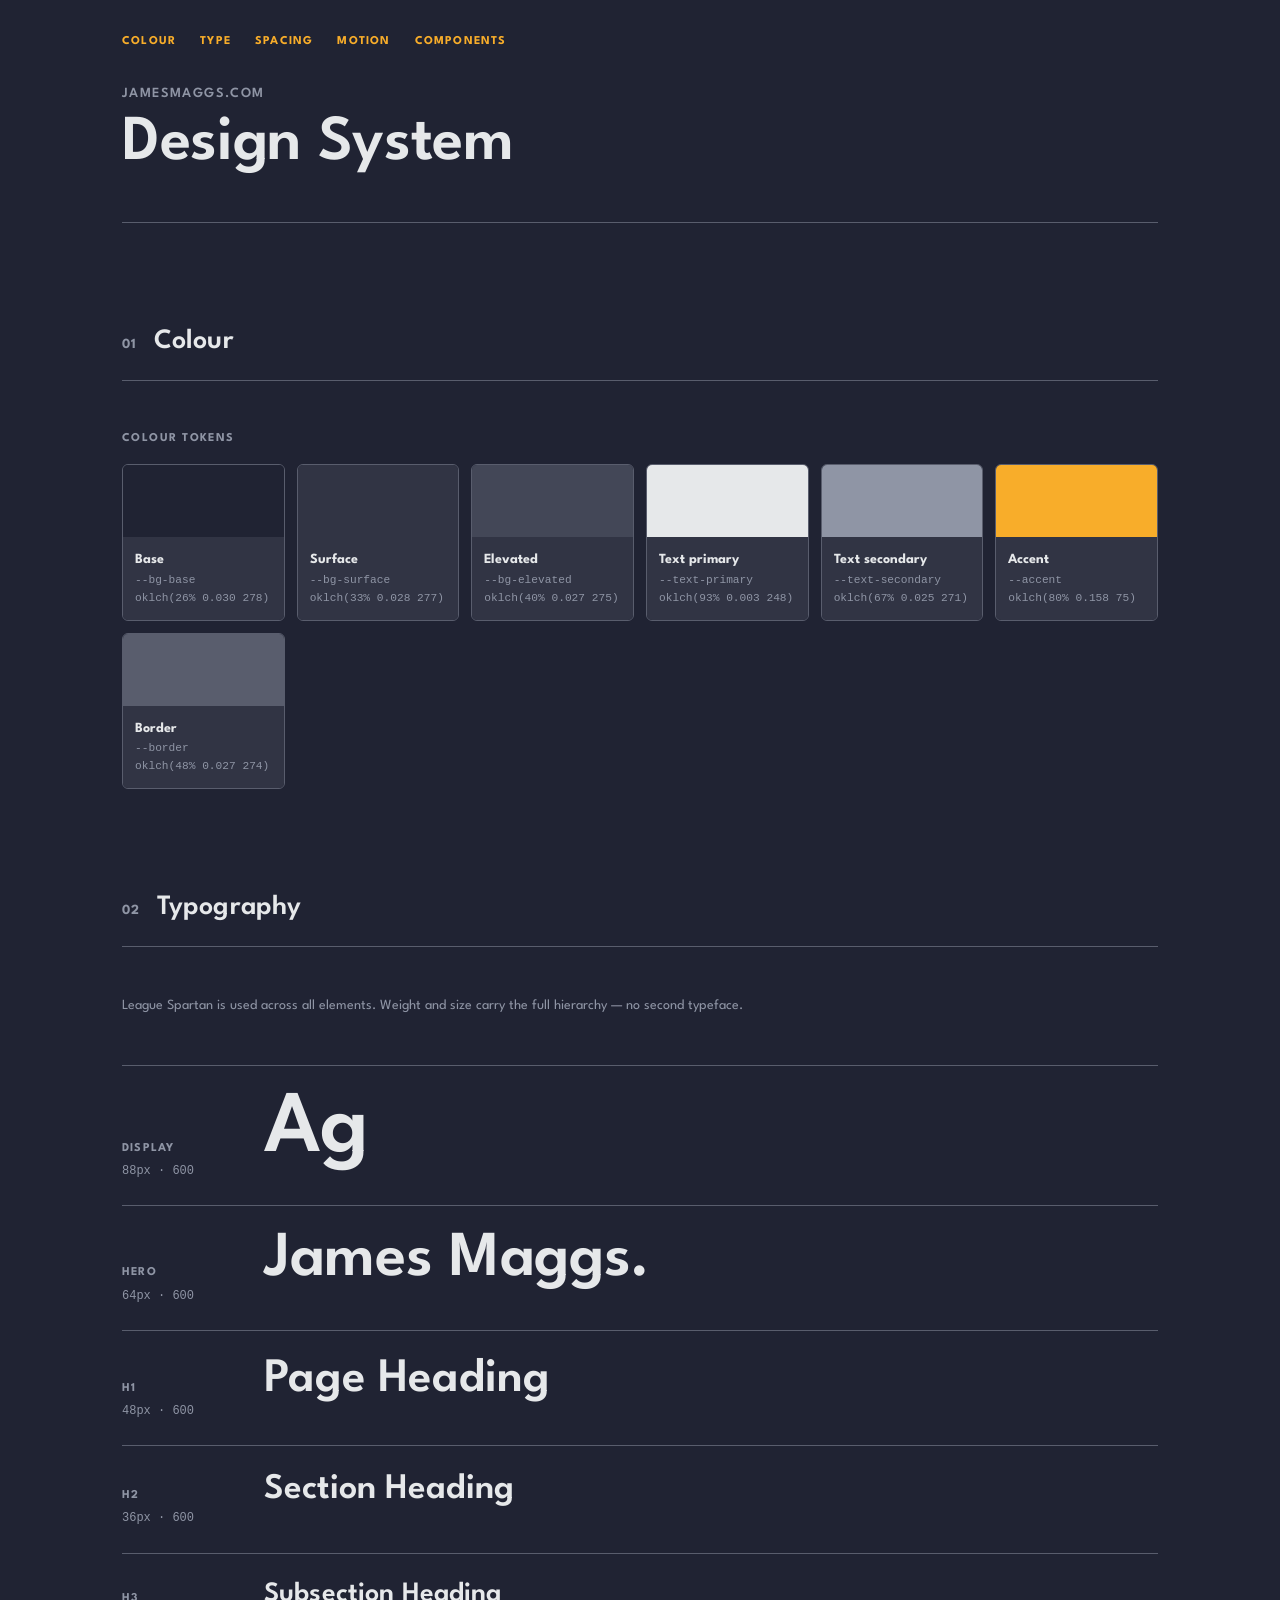
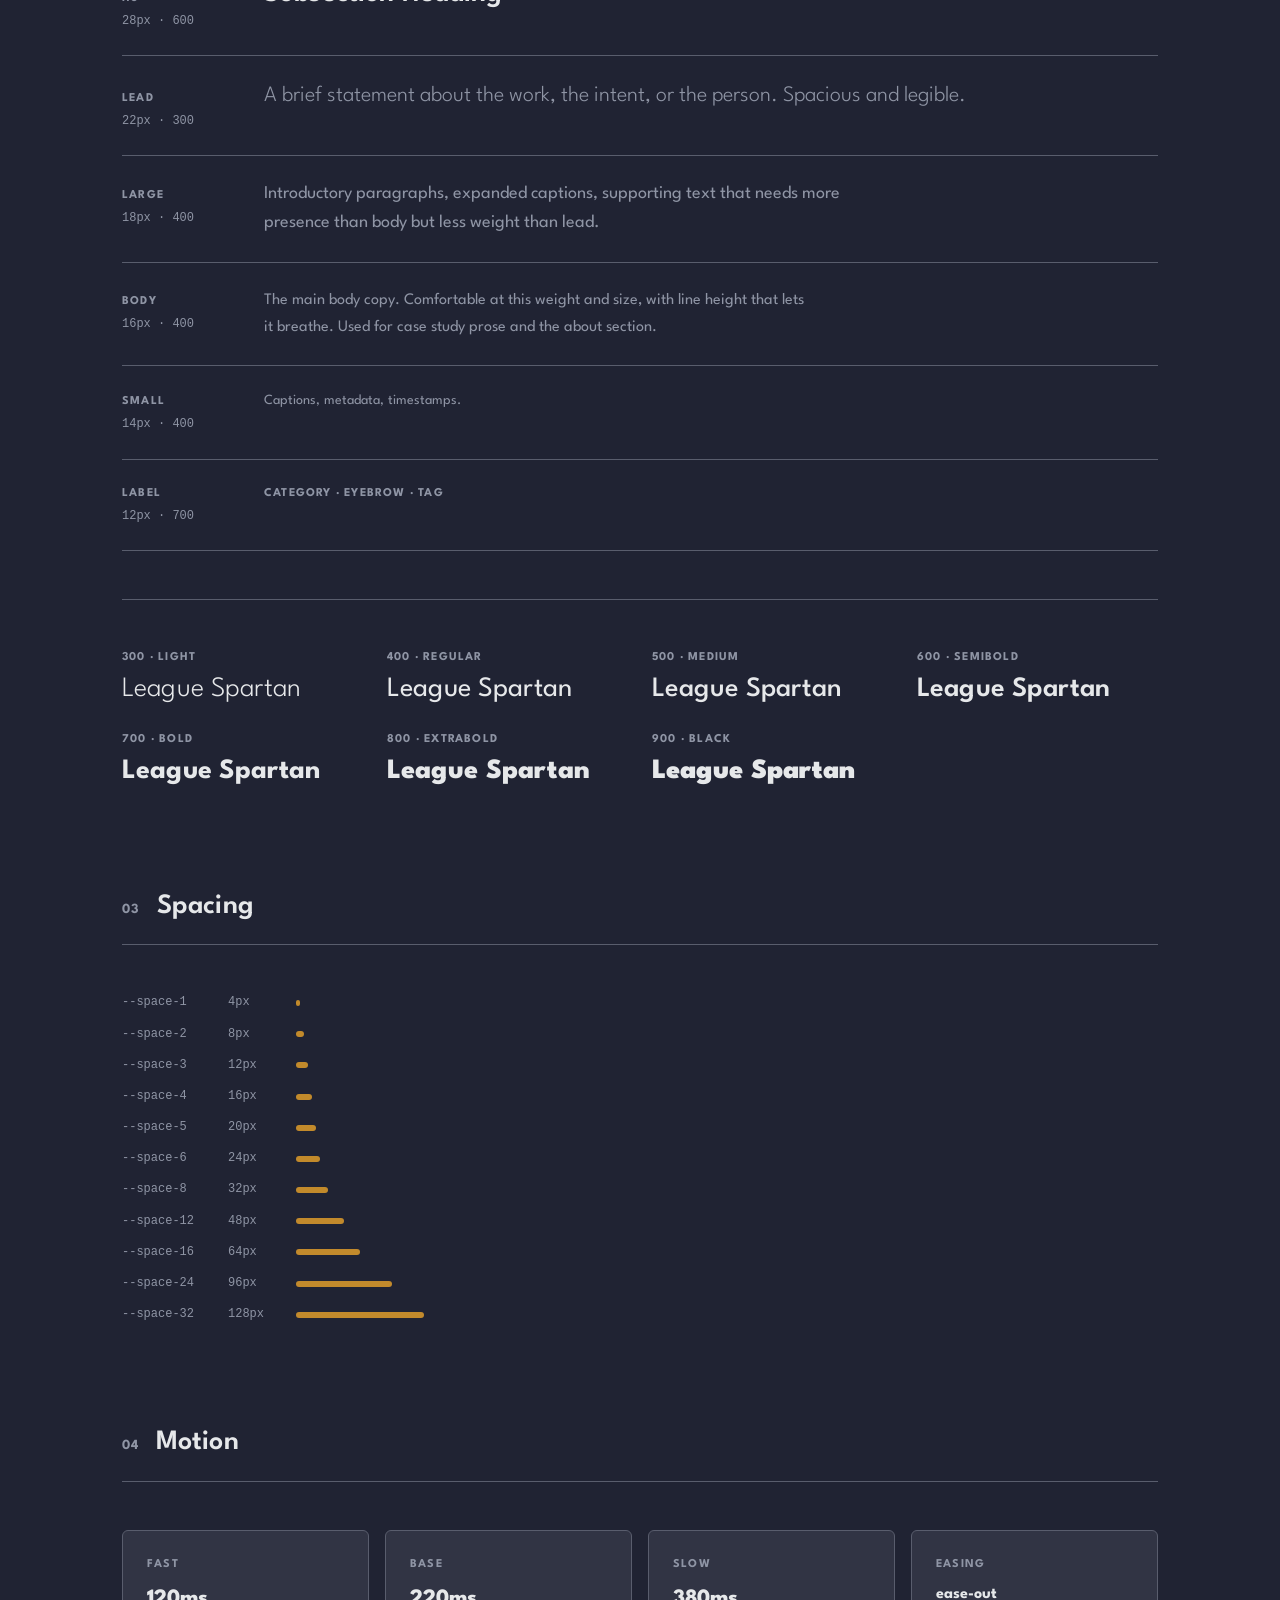
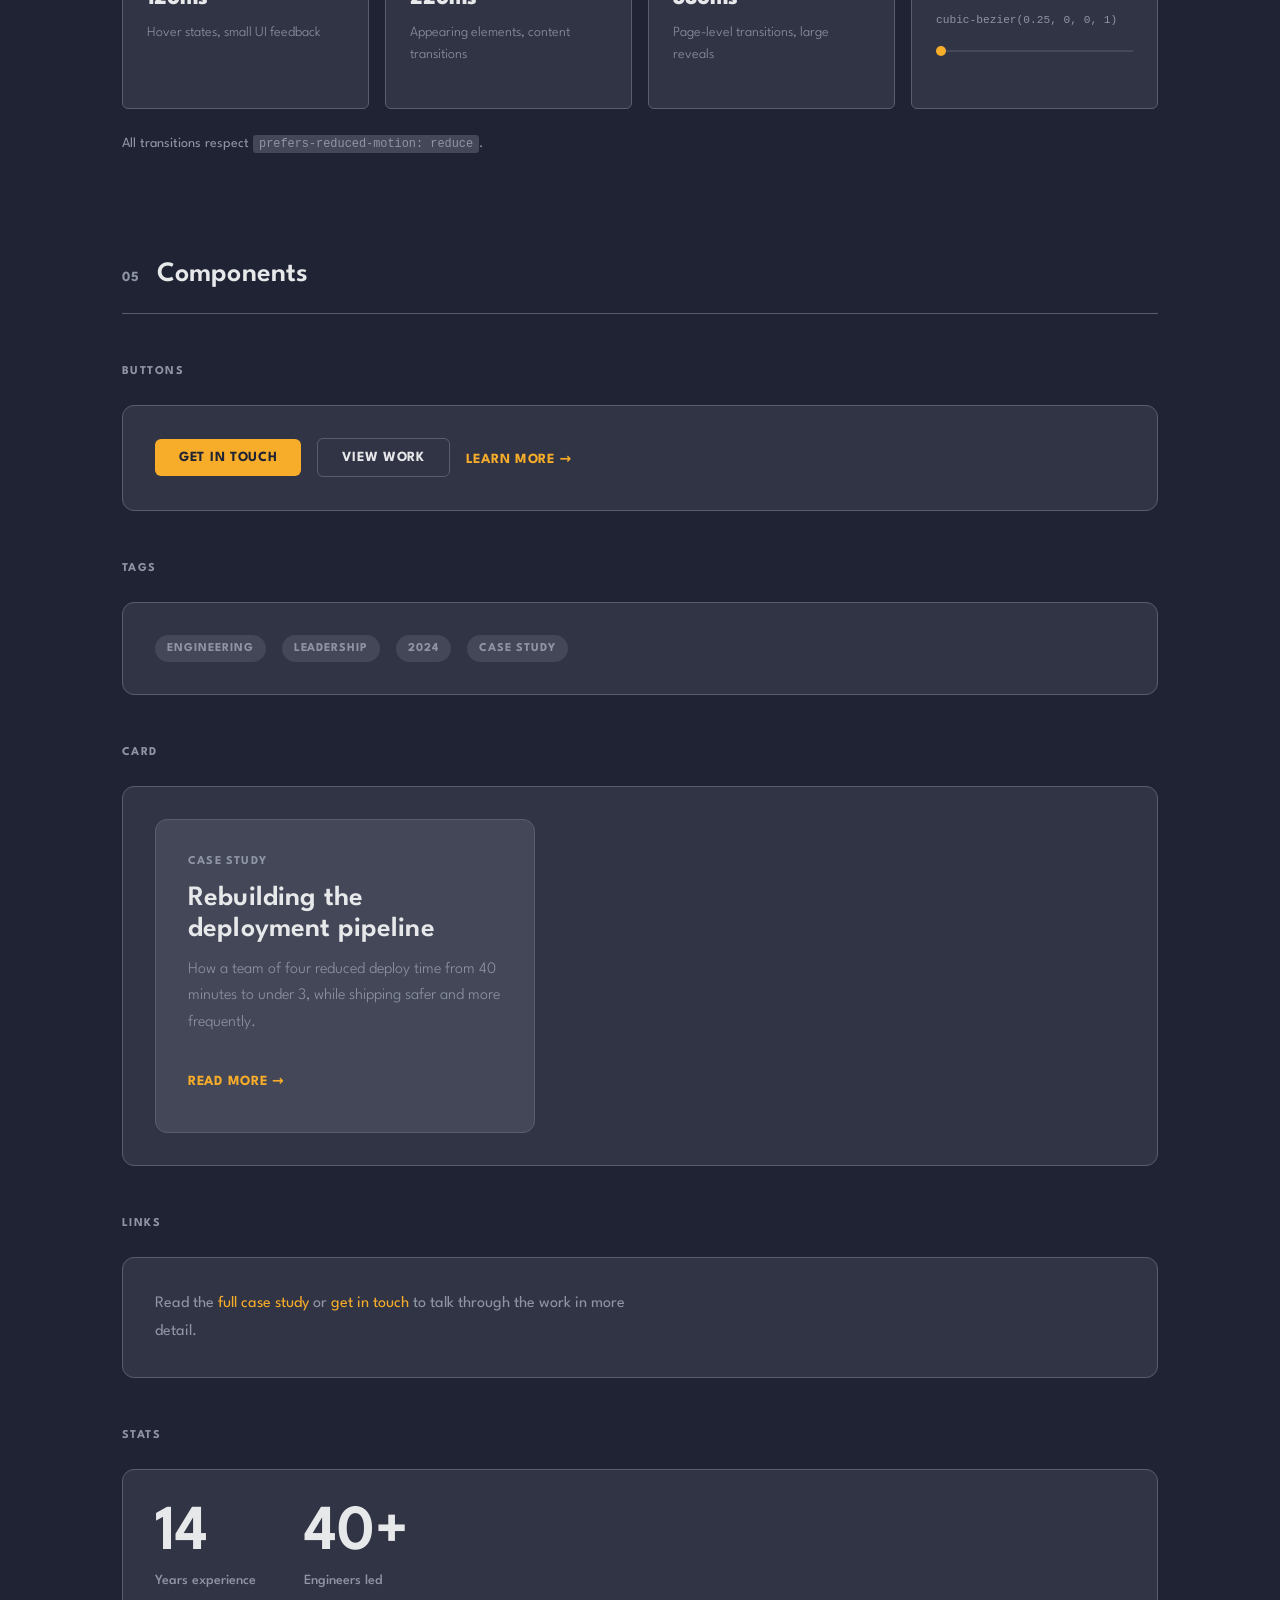
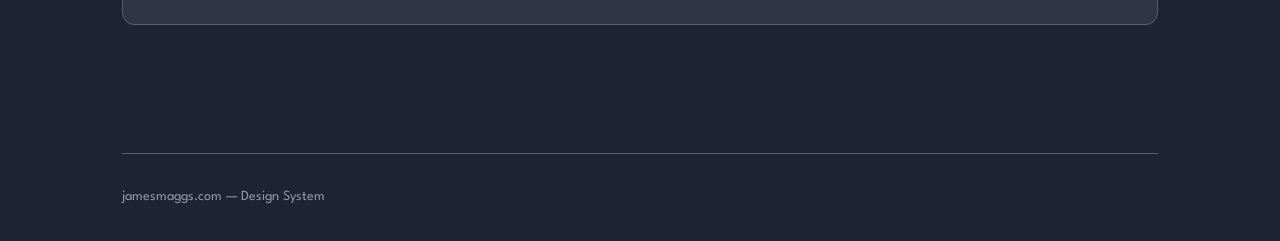
==== commit 4e153fd3: "Switch headline weights from black/extrabold to semibold Co-Authored-By: Claude Sonnet 4.6 <noreply@" ====
--- a/docs/design-system.html
+++ b/docs/design-system.html
@@ -131,7 +131,7 @@
 
 		header h1 {
 			font-size: var(--text-5xl);
-			font-weight: 900;
+			font-weight: 600;
 			line-height: 0.95;
 			letter-spacing: -0.005em;
 		}
@@ -162,7 +162,7 @@
 
 		.section-title {
 			font-size: var(--text-2xl);
-			font-weight: 800;
+			font-weight: 600;
 			letter-spacing: 0.005em;
 		}
 
@@ -508,7 +508,7 @@
 
 		.card-title {
 			font-size: var(--text-2xl);
-			font-weight: 800;
+			font-weight: 600;
 			line-height: 1.1;
 			letter-spacing: 0.005em;
 			margin-bottom: var(--space-3);
@@ -531,7 +531,7 @@
 
 		.stat-value {
 			font-size: var(--text-5xl);
-			font-weight: 900;
+			font-weight: 600;
 			line-height: 1;
 			letter-spacing: 0;
 			color: var(--text-primary);
@@ -699,37 +699,37 @@
 				<div class="type-sample">
 					<div>
 						<span class="type-label">Display</span>
-						<span class="type-size">88px · 900</span>
-					</div>
-					<span style="font-size:var(--text-6xl);font-weight:900;line-height:0.92;letter-spacing:-0.01em;">Ag</span>
+						<span class="type-size">88px · 600</span>
+					</div>
+					<span style="font-size:var(--text-6xl);font-weight:600;line-height:0.92;letter-spacing:-0.01em;">Ag</span>
 				</div>
 				<div class="type-sample">
 					<div>
 						<span class="type-label">Hero</span>
-						<span class="type-size">64px · 900</span>
-					</div>
-					<span style="font-size:var(--text-5xl);font-weight:900;line-height:0.95;letter-spacing:-0.005em;">James Maggs.</span>
+						<span class="type-size">64px · 600</span>
+					</div>
+					<span style="font-size:var(--text-5xl);font-weight:600;line-height:0.95;letter-spacing:-0.005em;">James Maggs.</span>
 				</div>
 				<div class="type-sample">
 					<div>
 						<span class="type-label">H1</span>
-						<span class="type-size">48px · 800</span>
-					</div>
-					<span style="font-size:var(--text-4xl);font-weight:800;line-height:1.05;letter-spacing:0;">Page Heading</span>
+						<span class="type-size">48px · 600</span>
+					</div>
+					<span style="font-size:var(--text-4xl);font-weight:600;line-height:1.05;letter-spacing:0;">Page Heading</span>
 				</div>
 				<div class="type-sample">
 					<div>
 						<span class="type-label">H2</span>
-						<span class="type-size">36px · 700</span>
-					</div>
-					<span style="font-size:var(--text-3xl);font-weight:700;line-height:1.1;letter-spacing:0;">Section Heading</span>
+						<span class="type-size">36px · 600</span>
+					</div>
+					<span style="font-size:var(--text-3xl);font-weight:600;line-height:1.1;letter-spacing:0;">Section Heading</span>
 				</div>
 				<div class="type-sample">
 					<div>
 						<span class="type-label">H3</span>
-						<span class="type-size">28px · 700</span>
-					</div>
-					<span style="font-size:var(--text-2xl);font-weight:700;line-height:1.15;letter-spacing:0.005em;">Subsection Heading</span>
+						<span class="type-size">28px · 600</span>
+					</div>
+					<span style="font-size:var(--text-2xl);font-weight:600;line-height:1.15;letter-spacing:0.005em;">Subsection Heading</span>
 				</div>
 				<div class="type-sample">
 					<div>
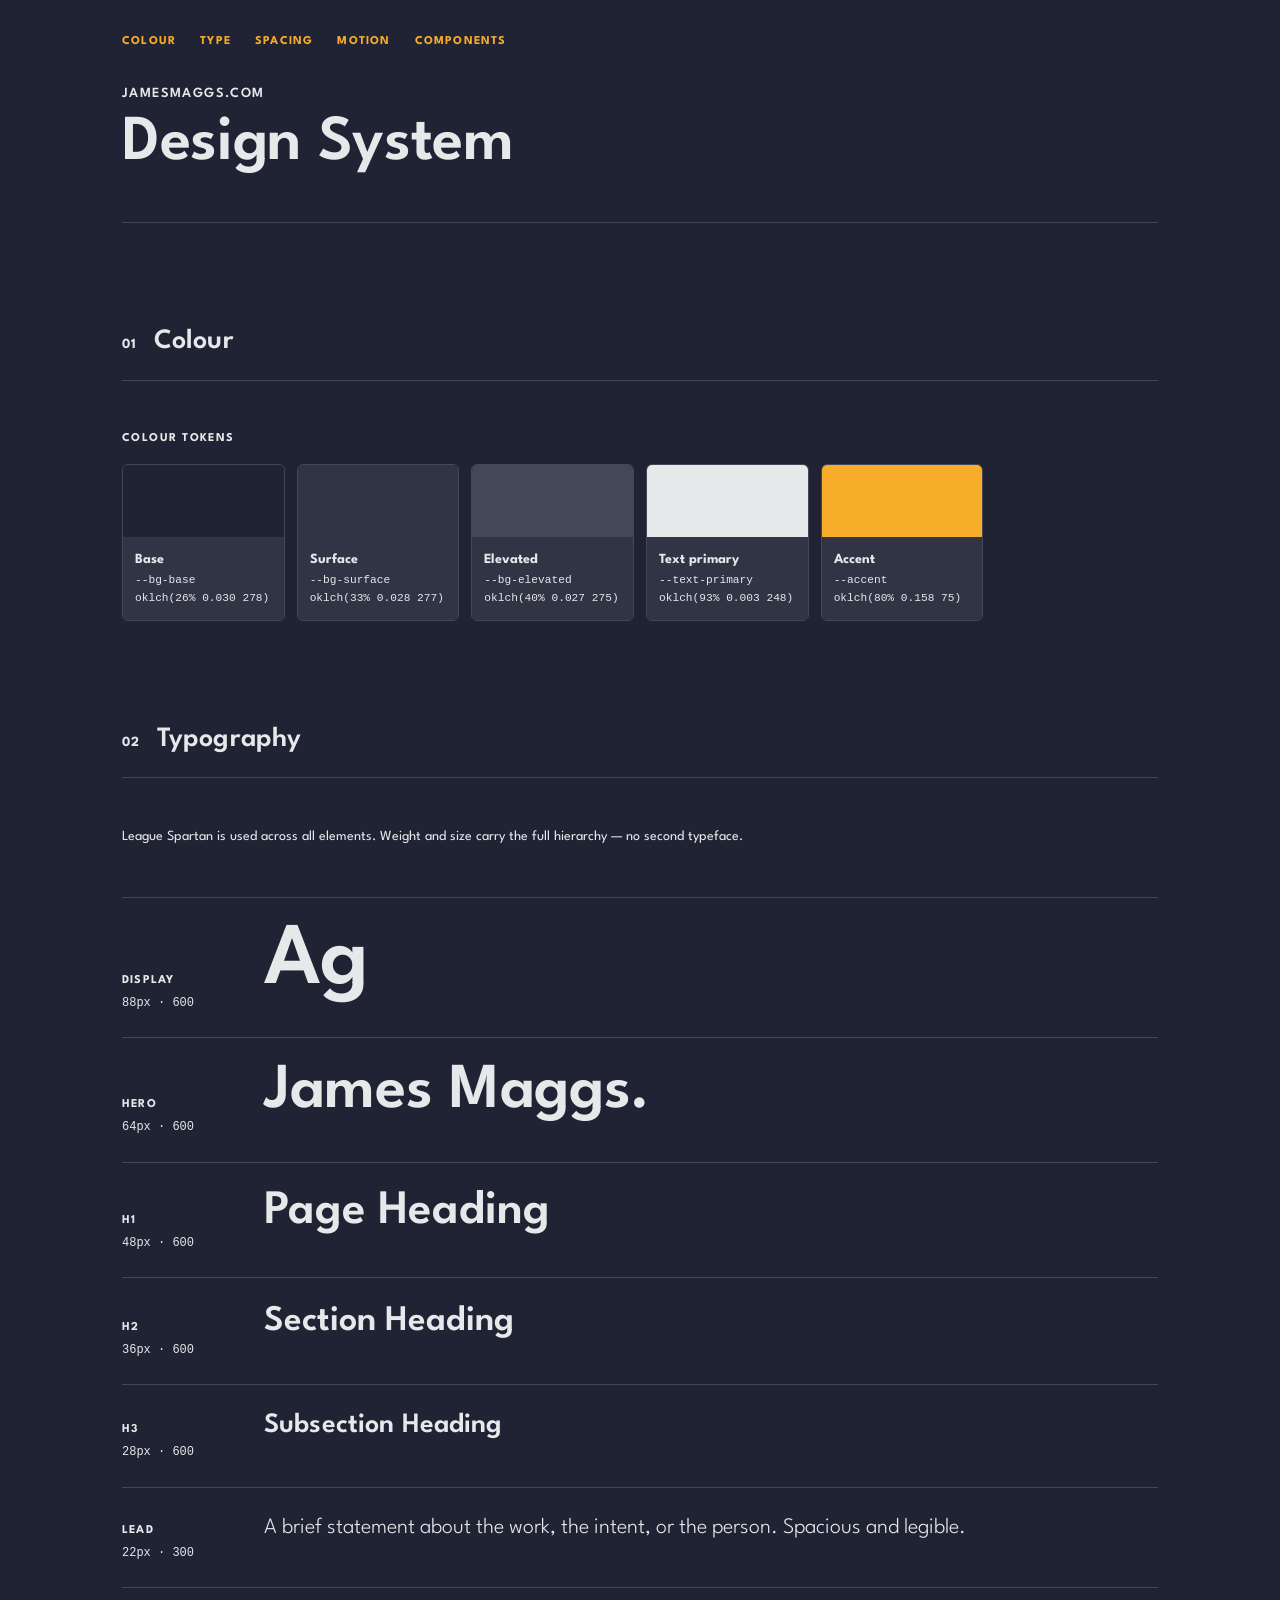
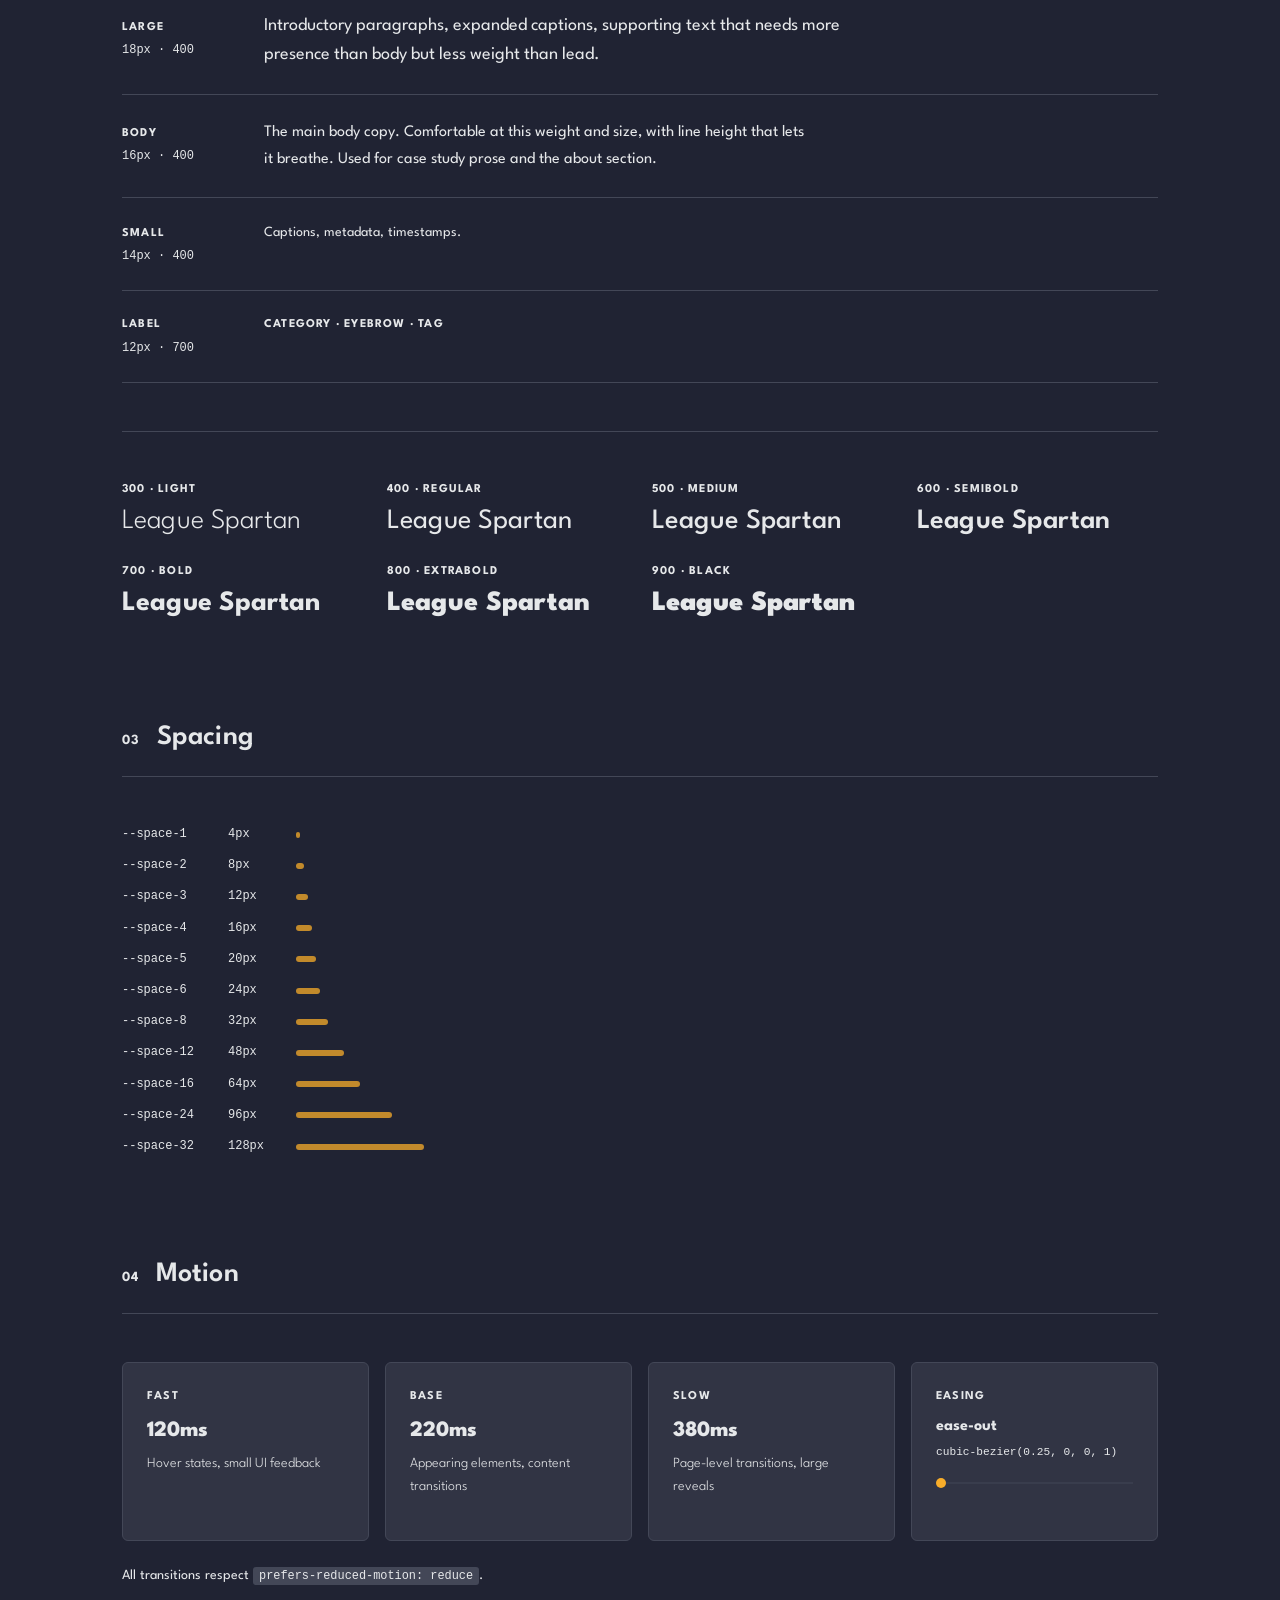
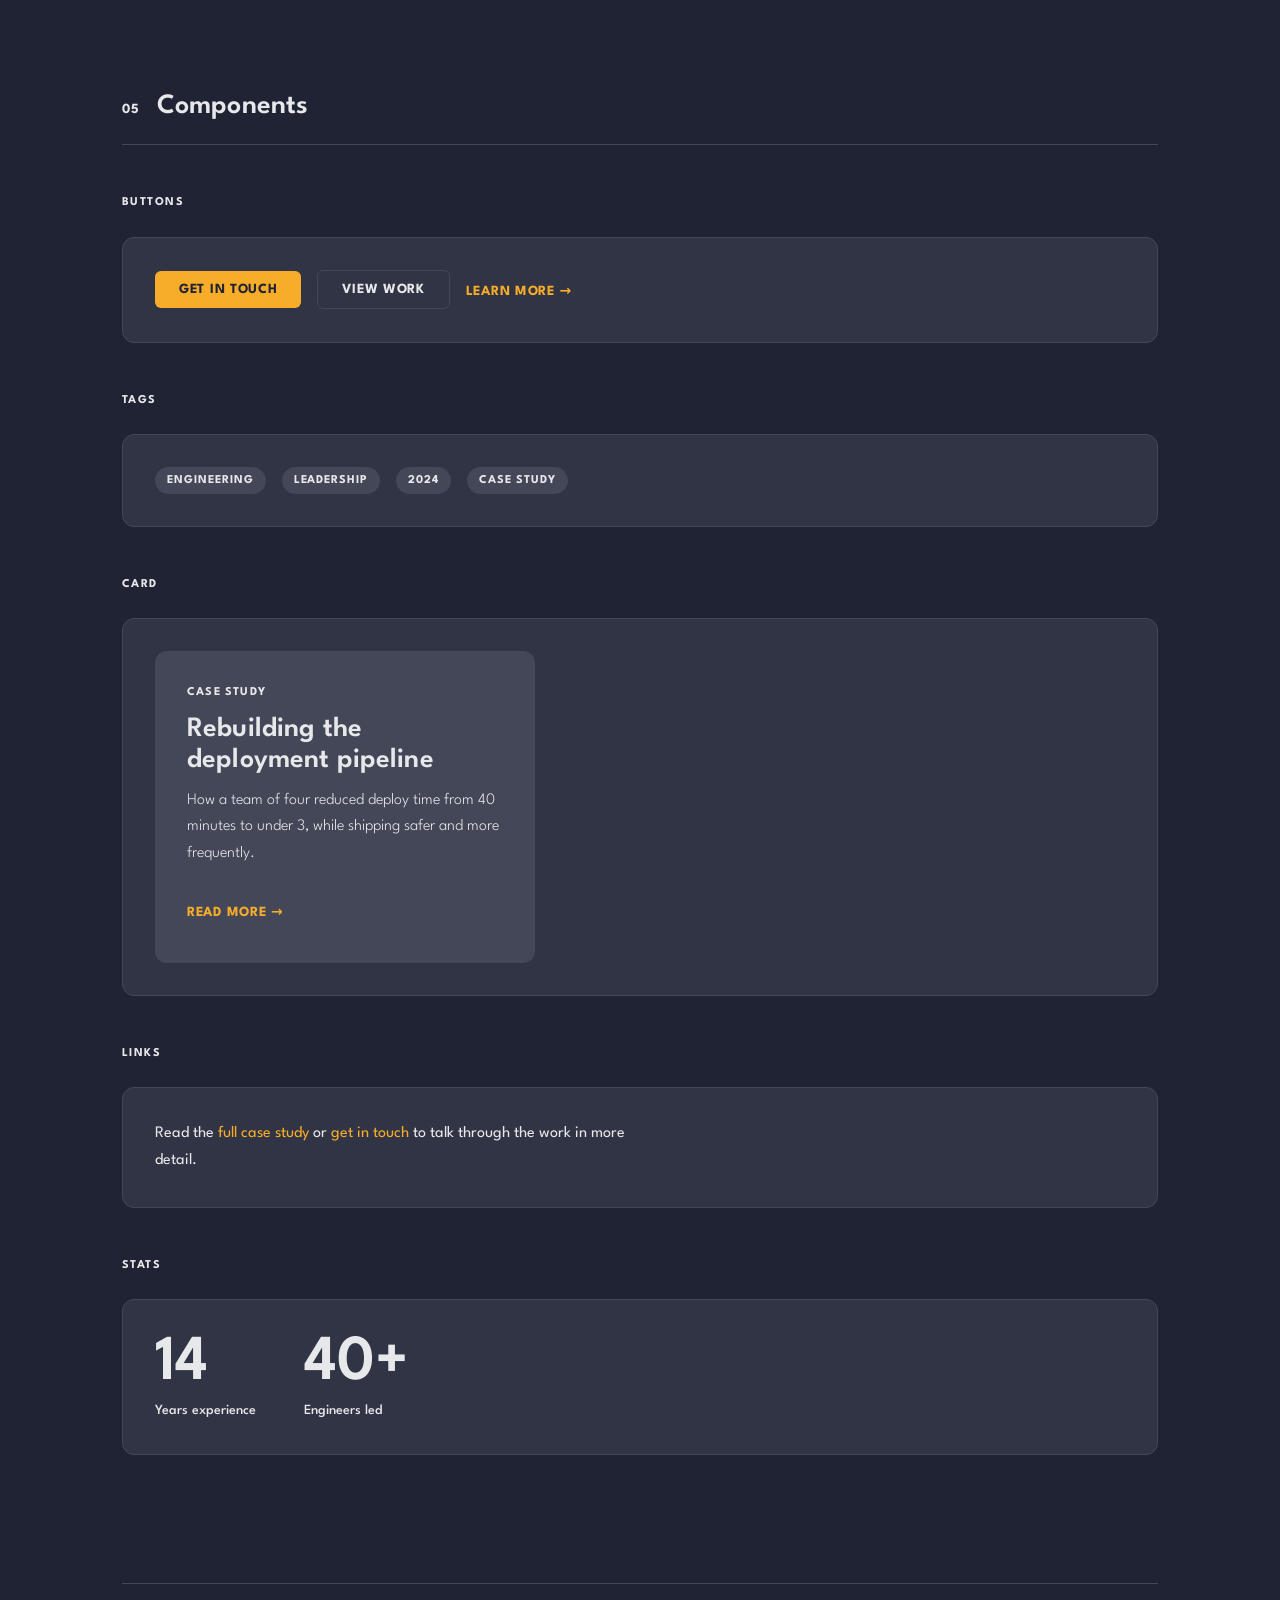
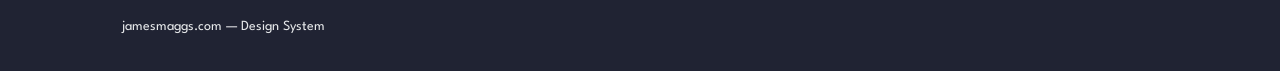
==== commit 2a29058a: "Reduce colour palette to five canonical tokens" ====
--- a/docs/design-system.html
+++ b/docs/design-system.html
@@ -49,9 +49,7 @@
 			--bg-surface:     oklch(33%  0.028 277);
 			--bg-elevated:    oklch(40%  0.027 275);
 			--text-primary:   oklch(93%  0.003 248);
-			--text-secondary: oklch(67%  0.025 271);
 			--accent:         oklch(80%  0.158  75);
-			--border:         oklch(48%  0.027 274);
 		}
 
 		/* ── Reset ───────────────────────────────────────────────────────── */
@@ -95,7 +93,7 @@
 
 		header {
 			padding: var(--space-8) 0 var(--space-12);
-			border-bottom: 1px solid var(--border);
+			border-bottom: 1px solid var(--bg-elevated);
 			margin-bottom: var(--space-24);
 		}
 
@@ -112,12 +110,8 @@
 			text-transform: uppercase;
 			color: var(--accent);
 			text-decoration: none;
-			transition: color var(--duration-fast) var(--ease);
-		}
-
-		.header-nav a:hover {
-			color: var(--text-primary);
-		}
+		}
+
 
 		.site-label {
 			display: block;
@@ -125,7 +119,6 @@
 			font-weight: 600;
 			letter-spacing: 0.1em;
 			text-transform: uppercase;
-			color: var(--text-secondary);
 			margin-bottom: var(--space-2);
 		}
 
@@ -148,7 +141,7 @@
 			gap: var(--space-4);
 			margin-bottom: var(--space-12);
 			padding-bottom: var(--space-4);
-			border-bottom: 1px solid var(--border);
+			border-bottom: 1px solid var(--bg-elevated);
 		}
 
 		.section-number {
@@ -156,7 +149,6 @@
 			font-weight: 700;
 			letter-spacing: 0.1em;
 			text-transform: uppercase;
-			color: var(--text-secondary);
 			flex-shrink: 0;
 		}
 
@@ -178,7 +170,6 @@
 			font-weight: 700;
 			letter-spacing: 0.12em;
 			text-transform: uppercase;
-			color: var(--text-secondary);
 		}
 
 		.group-label           { margin-bottom: var(--space-4); }
@@ -193,7 +184,7 @@
 		.swatch {
 			border-radius: var(--radius-md);
 			overflow: hidden;
-			border: 1px solid var(--border);
+			border: 1px solid var(--bg-elevated);
 		}
 
 		.swatch-colour {
@@ -209,7 +200,6 @@
 			display: block;
 			font-size: var(--text-sm);
 			font-weight: 700;
-			color: var(--text-primary);
 		}
 
 		.swatch-var,
@@ -225,7 +215,6 @@
 		.swatch-value {
 			display: block;
 			font-size: 0.7rem;
-			color: var(--text-secondary);
 			line-height: 1.6;
 		}
 
@@ -234,7 +223,6 @@
 		.type-scale {
 			display: flex;
 			flex-direction: column;
-			gap: 0;
 		}
 
 		.type-sample {
@@ -243,11 +231,11 @@
 			align-items: baseline;
 			gap: var(--space-8);
 			padding: var(--space-6) 0;
-			border-bottom: 1px solid var(--border);
+			border-bottom: 1px solid var(--bg-elevated);
 		}
 
 		.type-sample:first-child {
-			border-top: 1px solid var(--border);
+			border-top: 1px solid var(--bg-elevated);
 		}
 
 		.type-label,
@@ -258,7 +246,6 @@
 			font-weight: 700;
 			letter-spacing: 0.1em;
 			text-transform: uppercase;
-			color: var(--text-secondary);
 		}
 
 		.type-label, .weight-label        { display: block; }
@@ -268,7 +255,6 @@
 		.type-size {
 			display: block;
 			font-size: var(--text-xs);
-			color: var(--text-secondary);
 			margin-top: var(--space-1);
 		}
 
@@ -278,7 +264,7 @@
 			gap: var(--space-6);
 			margin-top: var(--space-12);
 			padding-top: var(--space-12);
-			border-top: 1px solid var(--border);
+			border-top: 1px solid var(--bg-elevated);
 		}
 
 		.weight-sample {
@@ -305,7 +291,6 @@
 		.spacing-token,
 		.spacing-px {
 			font-size: var(--text-xs);
-			color: var(--text-secondary);
 		}
 
 		.spacing-bar {
@@ -325,7 +310,7 @@
 
 		.motion-card {
 			background: var(--bg-surface);
-			border: 1px solid var(--border);
+			border: 1px solid var(--bg-elevated);
 			border-radius: var(--radius-md);
 			padding: var(--space-6);
 		}
@@ -334,20 +319,17 @@
 			font-size: var(--text-xl);
 			font-weight: 800;
 			letter-spacing: 0.005em;
-			color: var(--text-primary);
 		}
 
 		.motion-card-desc {
 			margin-top: var(--space-1);
 			font-size: var(--text-sm);
 			font-weight: 300;
-			color: var(--text-secondary);
 		}
 
 		.motion-note {
 			margin-top: var(--space-6);
 			font-size: var(--text-sm);
-			color: var(--text-secondary);
 		}
 
 		.motion-card-demo {
@@ -378,7 +360,7 @@
 			left: 0;
 			right: 0;
 			height: 1px;
-			background: var(--border);
+			background: var(--bg-elevated);
 			transform: translateY(-50%);
 		}
 
@@ -412,7 +394,7 @@
 
 		.demo-surface {
 			background: var(--bg-surface);
-			border: 1px solid var(--border);
+			border: 1px solid var(--bg-elevated);
 			border-radius: var(--radius-lg);
 			padding: var(--space-8);
 			display: flex;
@@ -433,7 +415,6 @@
 			border-radius: var(--radius-md);
 			padding: var(--space-3) var(--space-6);
 			cursor: pointer;
-			transition: all var(--duration-fast) var(--ease);
 			display: inline-block;
 			text-decoration: none;
 		}
@@ -443,18 +424,10 @@
 			color: var(--bg-base);
 		}
 
-		.btn-primary:hover {
-			filter: brightness(1.1);
-		}
-
 		.btn-secondary {
 			background: transparent;
 			color: var(--text-primary);
-			border: 1px solid var(--border);
-		}
-
-		.btn-secondary:hover {
-			border-color: var(--text-secondary);
+			border: 1px solid var(--bg-elevated);
 		}
 
 		.btn-ghost {
@@ -462,11 +435,6 @@
 			color: var(--accent);
 			padding-left: 0;
 			padding-right: 0;
-			transition: color var(--duration-fast) var(--ease);
-		}
-
-		.btn-ghost:hover {
-			color: var(--text-primary);
 		}
 
 		/* Links */
@@ -474,7 +442,6 @@
 		a {
 			color: var(--accent);
 			text-decoration: none;
-			transition: color var(--duration-fast) var(--ease);
 		}
 
 		a:hover {
@@ -493,14 +460,12 @@
 			border-radius: var(--radius-full);
 			padding: var(--space-1) var(--space-3);
 			background: var(--bg-elevated);
-			color: var(--text-secondary);
 		}
 
 		/* Card */
 
 		.card {
 			background: var(--bg-elevated);
-			border: 1px solid var(--border);
 			border-radius: var(--radius-lg);
 			padding: var(--space-8);
 			max-width: 380px;
@@ -517,7 +482,6 @@
 		.card-body {
 			font-size: var(--text-base);
 			font-weight: 300;
-			color: var(--text-secondary);
 			line-height: 1.65;
 			margin-bottom: var(--space-6);
 		}
@@ -534,13 +498,11 @@
 			font-weight: 600;
 			line-height: 1;
 			letter-spacing: 0;
-			color: var(--text-primary);
 		}
 
 		.stat-label {
 			font-size: var(--text-sm);
 			font-weight: 500;
-			color: var(--text-secondary);
 			margin-top: var(--space-1);
 		}
 
@@ -549,9 +511,8 @@
 		footer {
 			margin-top: var(--space-32);
 			padding: var(--space-8) 0;
-			border-top: 1px solid var(--border);
+			border-top: 1px solid var(--bg-elevated);
 			font-size: var(--text-sm);
-			color: var(--text-secondary);
 		}
 
 		/* ── Responsive ──────────────────────────────────────────────────── */
@@ -655,14 +616,6 @@
 						</div>
 					</div>
 					<div class="swatch">
-						<div class="swatch-colour" style="background:oklch(67% 0.025 271)"></div>
-						<div class="swatch-info">
-							<span class="swatch-name">Text secondary</span>
-							<span class="swatch-var">--text-secondary</span>
-							<span class="swatch-value">oklch(67% 0.025 271)</span>
-						</div>
-					</div>
-					<div class="swatch">
 						<div class="swatch-colour" style="background:oklch(80% 0.158 75)"></div>
 						<div class="swatch-info">
 							<span class="swatch-name">Accent</span>
@@ -670,14 +623,6 @@
 							<span class="swatch-value">oklch(80% 0.158 75)</span>
 						</div>
 					</div>
-					<div class="swatch">
-						<div class="swatch-colour" style="background:oklch(48% 0.027 274)"></div>
-						<div class="swatch-info">
-							<span class="swatch-name">Border</span>
-							<span class="swatch-var">--border</span>
-							<span class="swatch-value">oklch(48% 0.027 274)</span>
-						</div>
-					</div>
 				</div>
 			</div>
 
@@ -691,7 +636,7 @@
 				<h2 class="section-title">Typography</h2>
 			</div>
 
-			<p style="font-size:var(--text-sm);color:var(--text-secondary);margin-bottom:var(--space-12);">
+			<p style="font-size:var(--text-sm);margin-bottom:var(--space-12);">
 				League Spartan is used across all elements. Weight and size carry the full hierarchy — no second typeface.
 			</p>
 
@@ -736,7 +681,7 @@
 						<span class="type-label">Lead</span>
 						<span class="type-size">22px · 300</span>
 					</div>
-					<span style="font-size:var(--text-xl);font-weight:300;line-height:1.5;color:var(--text-secondary);max-width:55ch;display:block;">
+					<span style="font-size:var(--text-xl);font-weight:300;line-height:1.5;max-width:55ch;display:block;">
 						A brief statement about the work, the intent, or the person. Spacious and legible.
 					</span>
 				</div>
@@ -745,7 +690,7 @@
 						<span class="type-label">Large</span>
 						<span class="type-size">18px · 400</span>
 					</div>
-					<span style="font-size:var(--text-lg);font-weight:400;line-height:1.6;color:var(--text-secondary);max-width:58ch;display:block;">
+					<span style="font-size:var(--text-lg);font-weight:400;line-height:1.6;max-width:58ch;display:block;">
 						Introductory paragraphs, expanded captions, supporting text that needs more presence than body but less weight than lead.
 					</span>
 				</div>
@@ -754,7 +699,7 @@
 						<span class="type-label">Body</span>
 						<span class="type-size">16px · 400</span>
 					</div>
-					<span style="font-size:var(--text-base);font-weight:400;line-height:1.7;color:var(--text-secondary);max-width:60ch;display:block;">
+					<span style="font-size:var(--text-base);font-weight:400;line-height:1.7;max-width:60ch;display:block;">
 						The main body copy. Comfortable at this weight and size, with line height that lets it breathe. Used for case study prose and the about section.
 					</span>
 				</div>
@@ -763,7 +708,7 @@
 						<span class="type-label">Small</span>
 						<span class="type-size">14px · 400</span>
 					</div>
-					<span style="font-size:var(--text-sm);font-weight:400;color:var(--text-secondary);">
+					<span style="font-size:var(--text-sm);font-weight:400;">
 						Captions, metadata, timestamps.
 					</span>
 				</div>
@@ -772,7 +717,7 @@
 						<span class="type-label">Label</span>
 						<span class="type-size">12px · 700</span>
 					</div>
-					<span style="font-size:var(--text-xs);font-weight:700;letter-spacing:0.1em;text-transform:uppercase;color:var(--text-secondary);">
+					<span style="font-size:var(--text-xs);font-weight:700;letter-spacing:0.1em;text-transform:uppercase;">
 						Category · Eyebrow · Tag
 					</span>
 				</div>
@@ -912,7 +857,7 @@
 			<div class="component-group">
 				<p class="component-group-label">Links</p>
 				<div class="demo-surface">
-					<p style="font-size:var(--text-base);font-weight:400;color:var(--text-secondary);line-height:1.7;max-width:55ch;">
+					<p style="font-size:var(--text-base);font-weight:400;line-height:1.7;max-width:55ch;">
 						Read the <a href="#">full case study</a> or <a href="#">get in touch</a> to talk through the work in more detail.
 					</p>
 				</div>
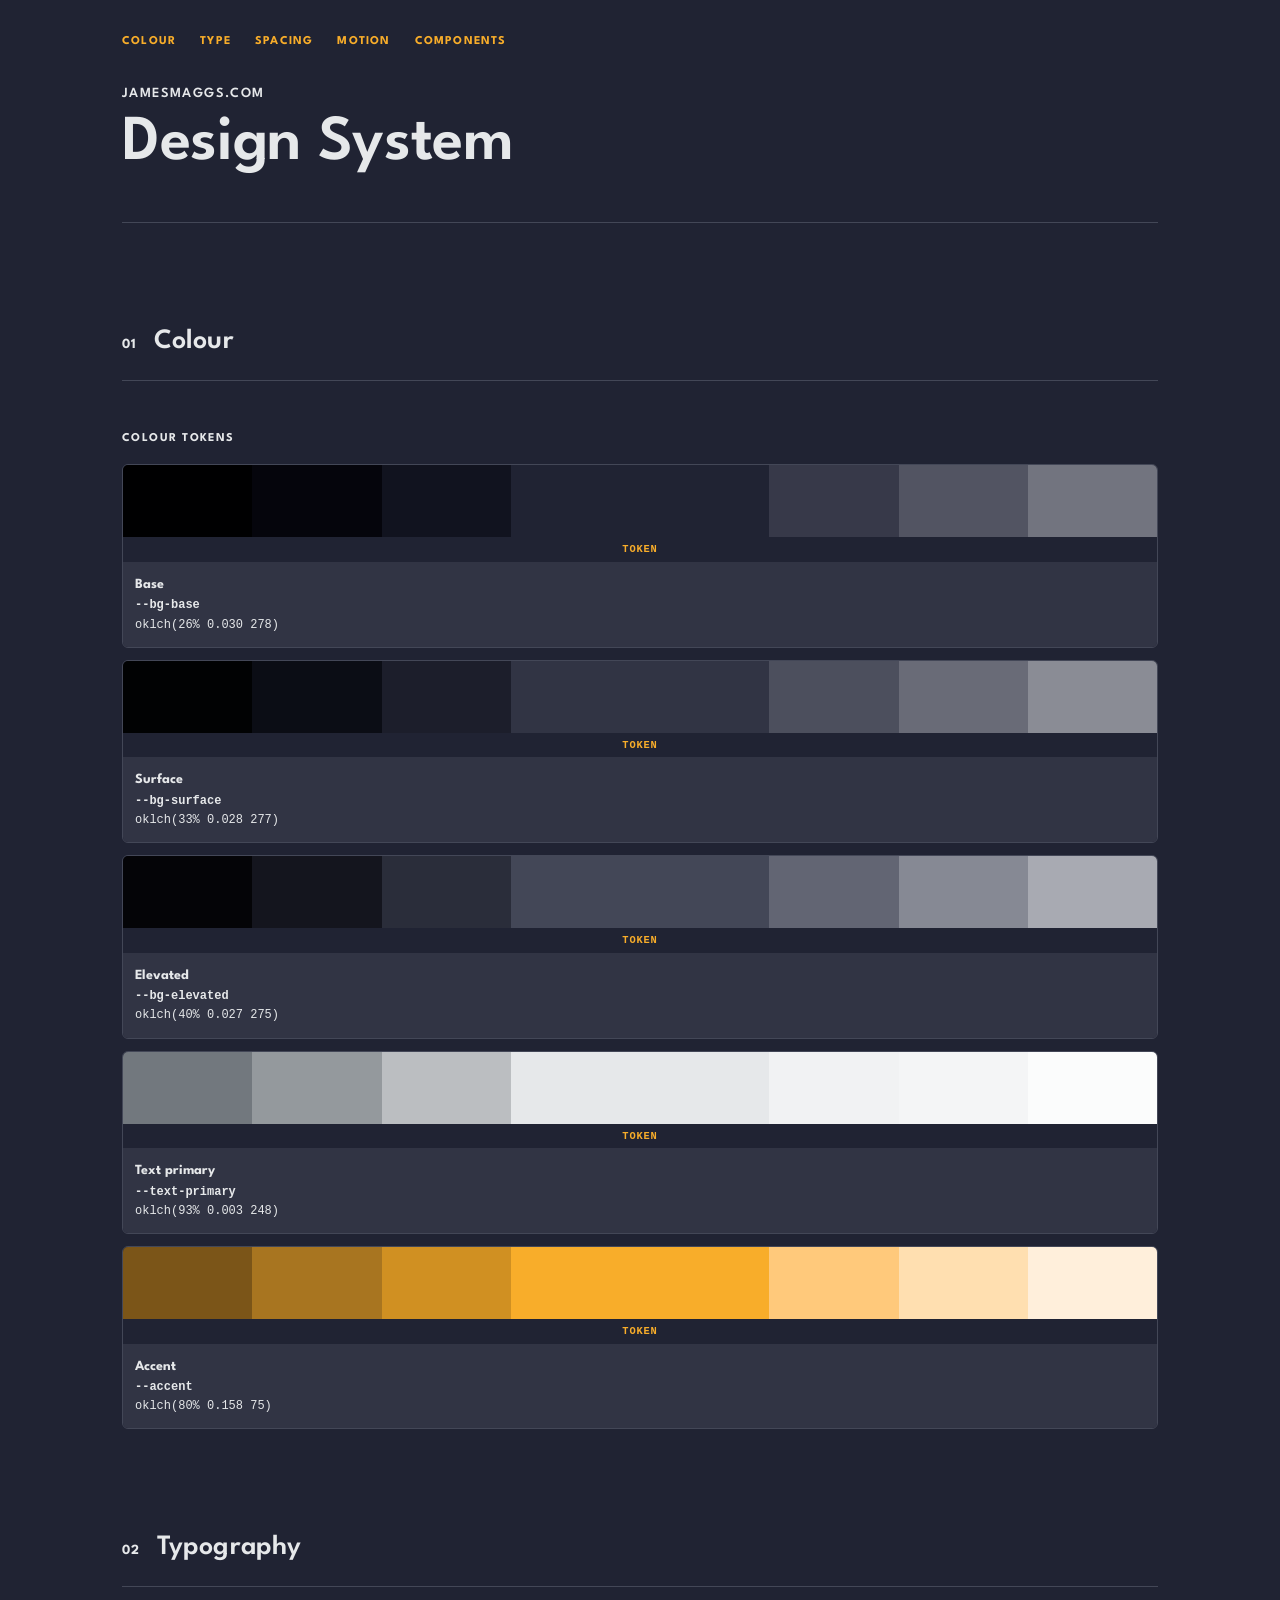
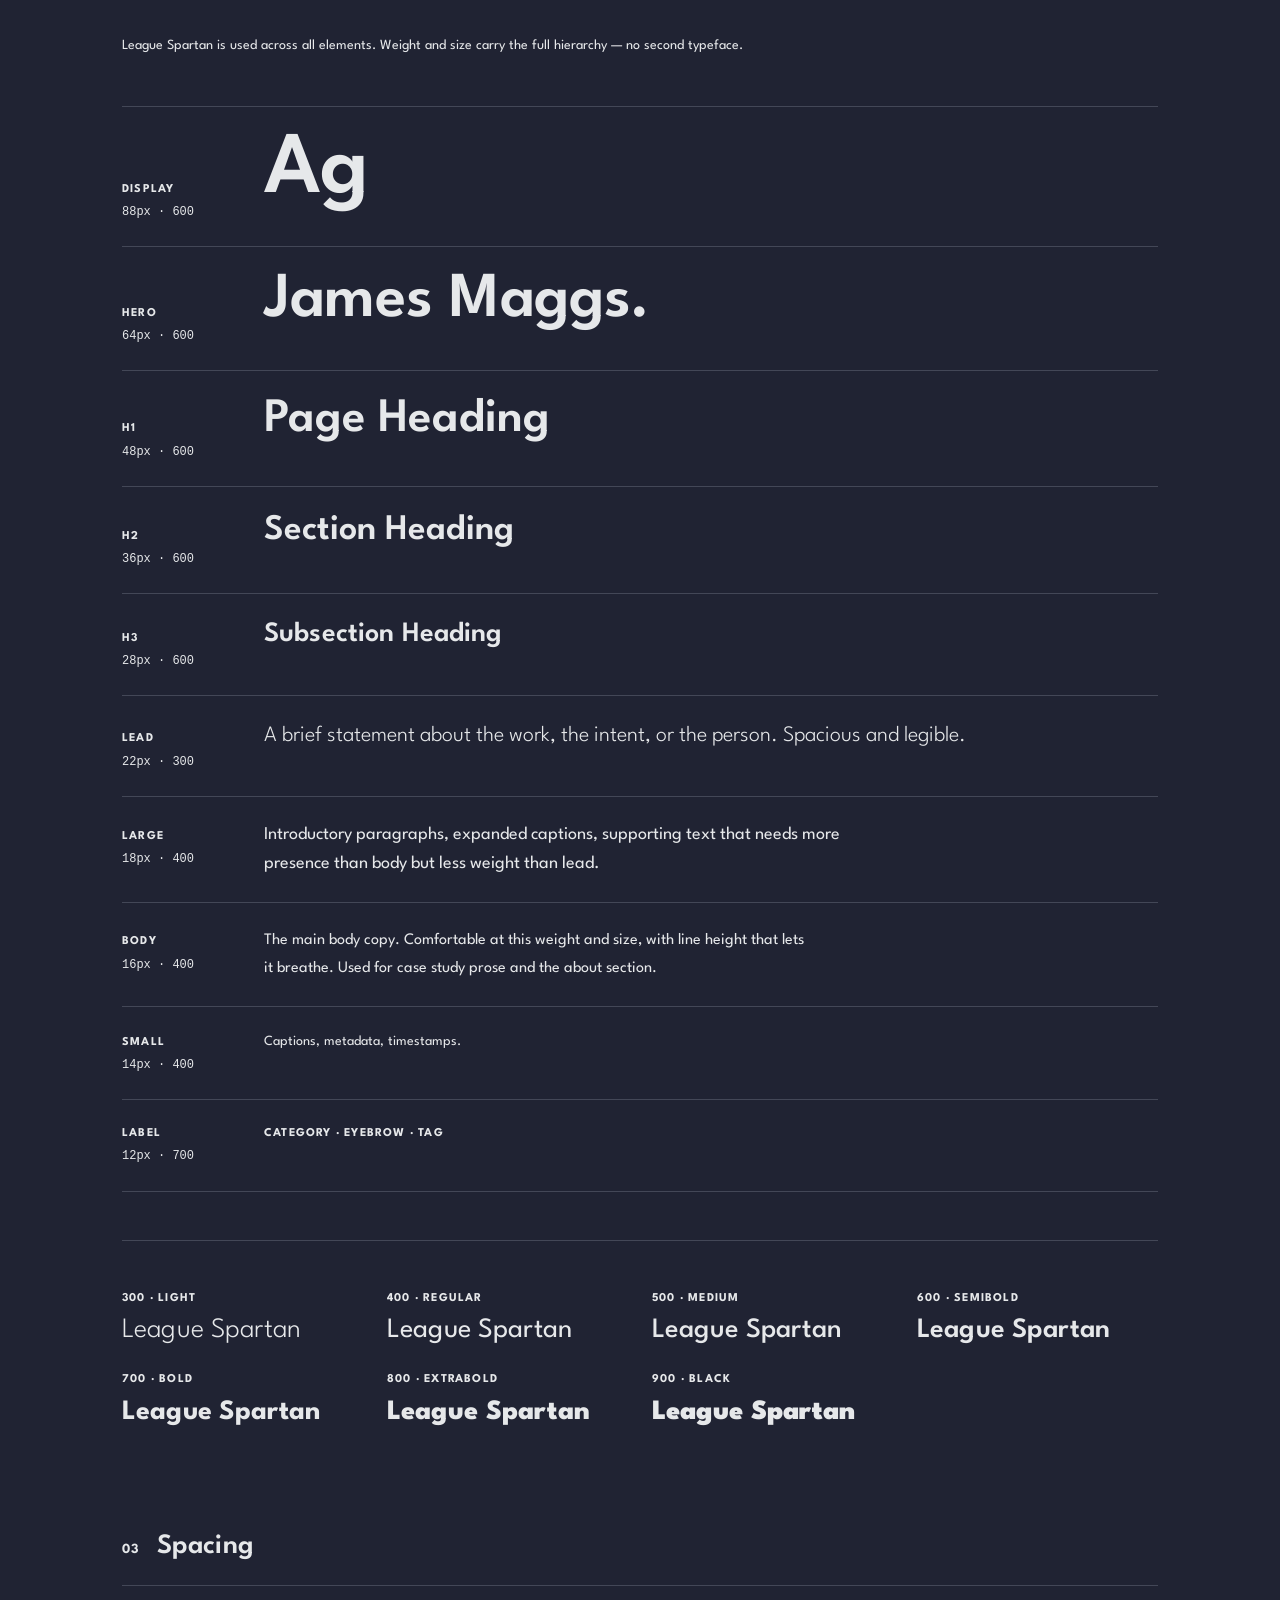
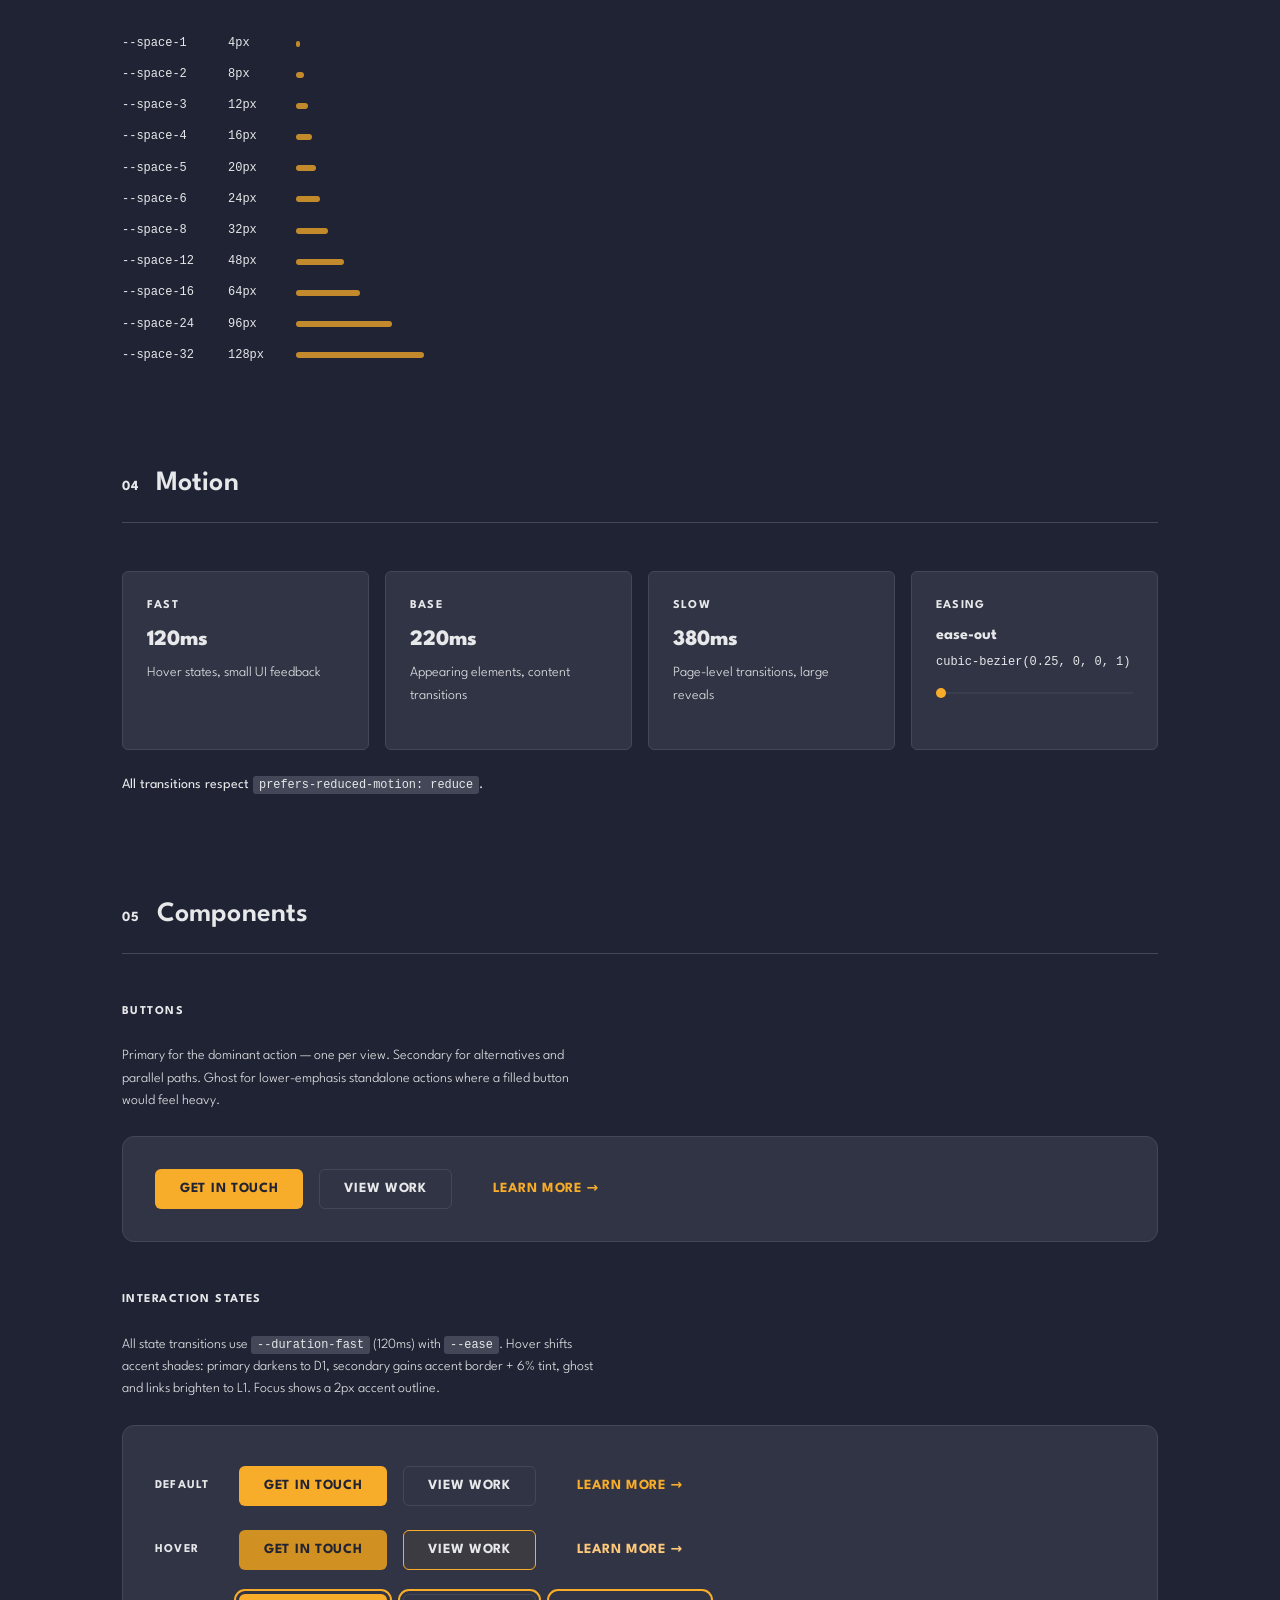
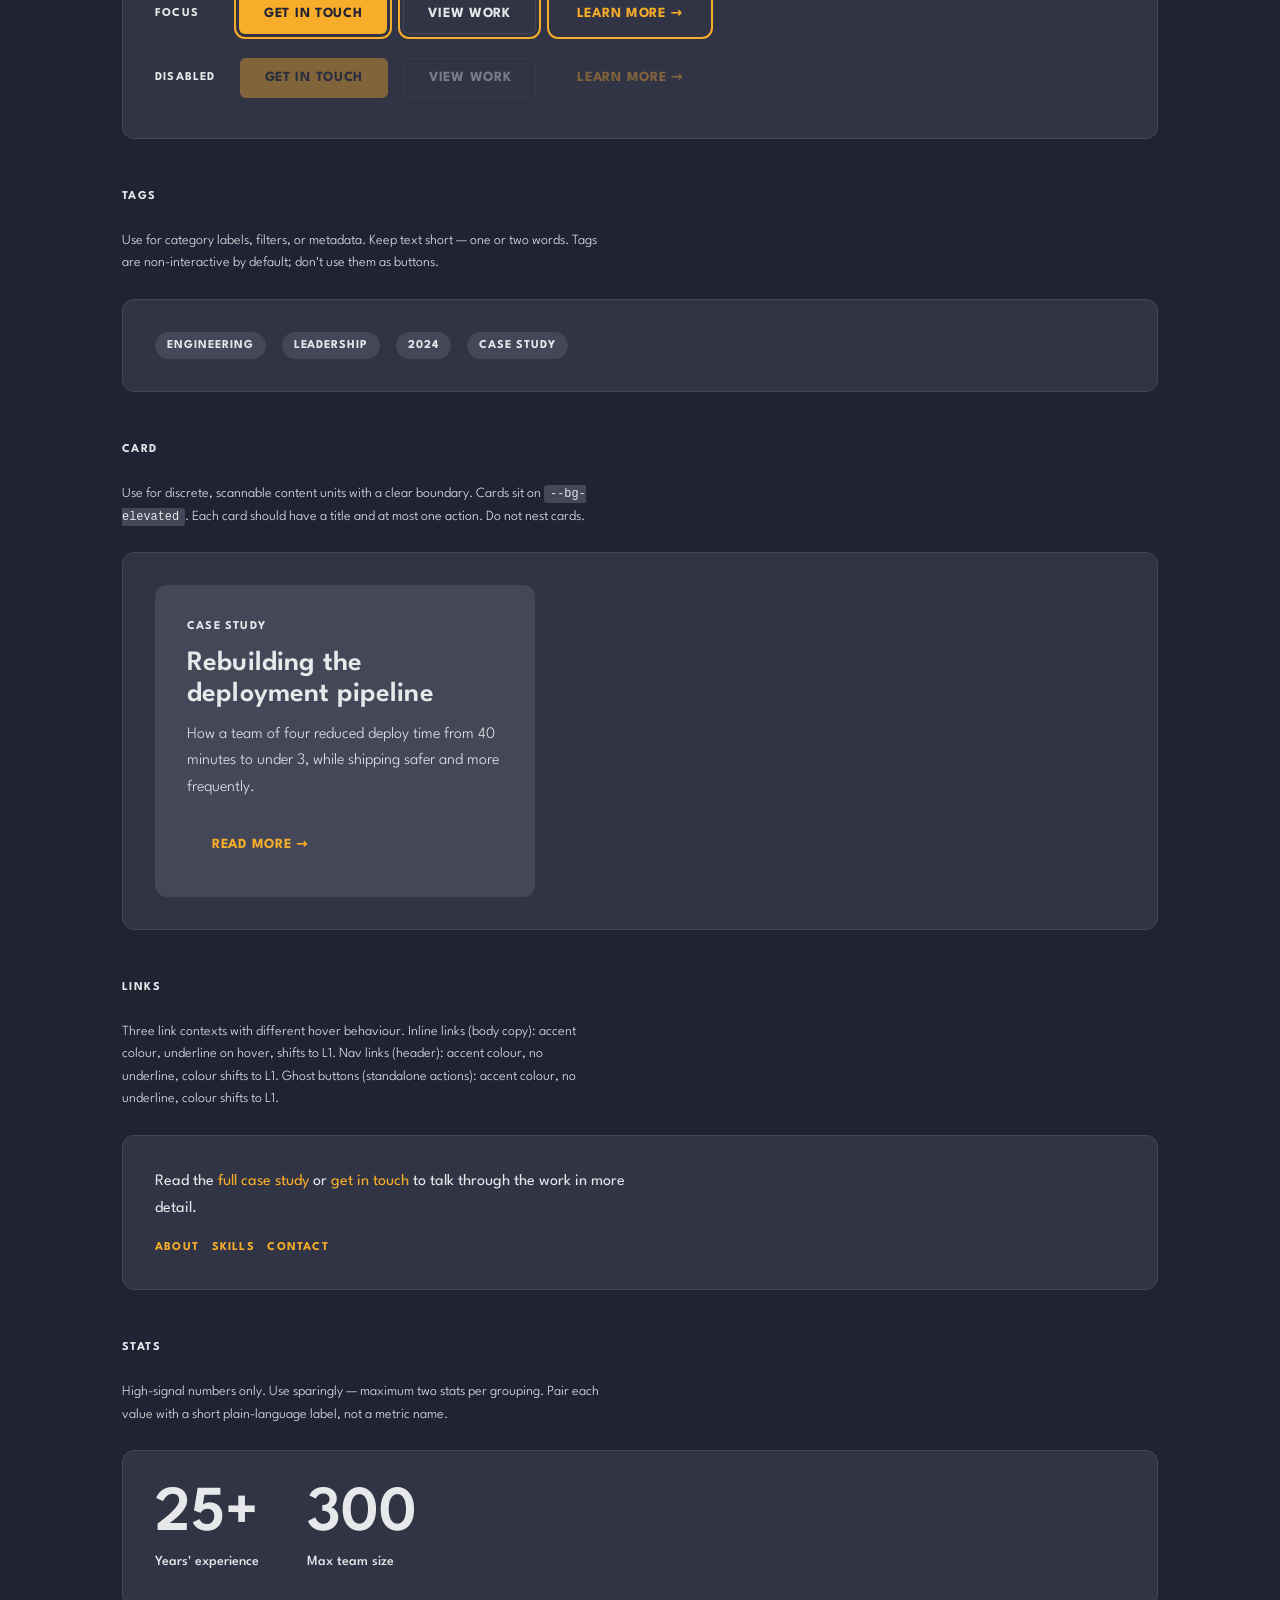
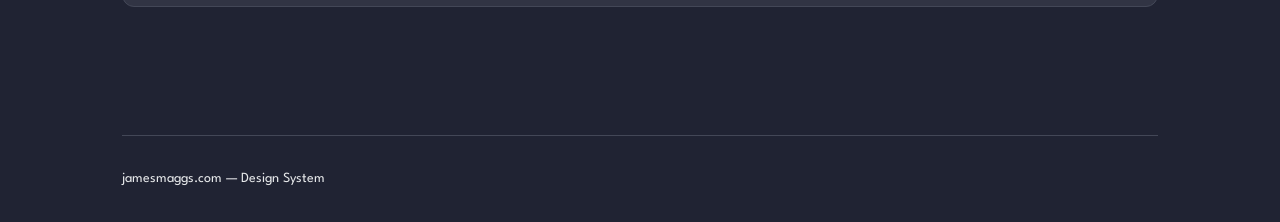
==== commit a0319f16: "Expand design system with colour ramps, interaction states, and usage docs - Colour ramps: 3 shades " ====
--- a/docs/design-system.html
+++ b/docs/design-system.html
@@ -3,7 +3,7 @@
 <head>
 	<meta charset="utf-8">
 	<meta name="viewport" content="width=device-width, initial-scale=1">
-	<title>Design System — jamesmaggs.com</title>
+	<title>Design System — www.jamesmaggs.com</title>
 	<link rel="preconnect" href="https://fonts.googleapis.com">
 	<link rel="preconnect" href="https://fonts.gstatic.com" crossorigin>
 	<link href="https://fonts.googleapis.com/css2?family=League+Spartan:wght@300;400;500;600;700;800;900&display=swap" rel="stylesheet">
@@ -52,6 +52,26 @@
 			--accent:         oklch(80%  0.158  75);
 		}
 
+		/* ── Skip link ──────────────────────────────────────────────────── */
+
+		.skip-link {
+			position: absolute;
+			top: -100%;
+			left: var(--space-4);
+			z-index: 999;
+			padding: var(--space-2) var(--space-4);
+			background: var(--accent);
+			color: var(--bg-base);
+			font-size: var(--text-sm);
+			font-weight: 700;
+			border-radius: var(--radius-md);
+			text-decoration: none;
+		}
+
+		.skip-link:focus {
+			top: var(--space-4);
+		}
+
 		/* ── Reset ───────────────────────────────────────────────────────── */
 
 		*, *::before, *::after {
@@ -112,7 +132,6 @@
 			text-decoration: none;
 		}
 
-
 		.site-label {
 			display: block;
 			font-size: var(--text-sm);
@@ -177,7 +196,7 @@
 
 		.swatch-grid {
 			display: grid;
-			grid-template-columns: repeat(auto-fill, minmax(150px, 1fr));
+			grid-template-columns: 1fr;
 			gap: var(--space-3);
 		}
 
@@ -187,8 +206,17 @@
 			border: 1px solid var(--bg-elevated);
 		}
 
-		.swatch-colour {
+		.swatch-ramp {
+			display: flex;
 			height: 72px;
+		}
+
+		.swatch-shade {
+			flex: 1;
+		}
+
+		.swatch-shade--token {
+			flex: 2;
 		}
 
 		.swatch-info {
@@ -214,8 +242,30 @@
 		.swatch-var,
 		.swatch-value {
 			display: block;
-			font-size: 0.7rem;
+			font-size: 0.75rem;
 			line-height: 1.6;
+		}
+
+		.swatch-var { font-weight: 600; }
+
+		.swatch-ramp-labels {
+			display: flex;
+		}
+
+		.swatch-ramp-label {
+			flex: 1;
+		}
+
+		.swatch-ramp-label--token {
+			flex: 2;
+			font-family: 'Courier New', monospace;
+			font-size: 0.65rem;
+			font-weight: 700;
+			letter-spacing: 0.08em;
+			text-transform: uppercase;
+			text-align: center;
+			padding: var(--space-1) 0;
+			color: var(--accent);
 		}
 
 		/* ── Typography ──────────────────────────────────────────────────── */
@@ -232,6 +282,7 @@
 			gap: var(--space-8);
 			padding: var(--space-6) 0;
 			border-bottom: 1px solid var(--bg-elevated);
+			overflow: hidden;
 		}
 
 		.type-sample:first-child {
@@ -342,7 +393,8 @@
 			opacity: 0.8;
 		}
 
-		.motion-card:hover .motion-card-demo        { transform: scaleX(1); }
+		.motion-card:hover .motion-card-demo,
+		.motion-card:focus-within .motion-card-demo { transform: scaleX(1); }
 		.motion-card--fast .motion-card-demo { transition: transform var(--duration-fast) var(--ease); }
 		.motion-card--base .motion-card-demo { transition: transform var(--duration-base) var(--ease); }
 		.motion-card--slow .motion-card-demo { transition: transform var(--duration-slow) var(--ease); }
@@ -351,6 +403,7 @@
 			position: relative;
 			height: 10px;
 			margin-top: var(--space-4);
+			container-type: inline-size;
 		}
 
 		.motion-ease-track::before {
@@ -372,11 +425,12 @@
 			border-radius: 50%;
 			top: 0;
 			left: 0;
-			transition: left var(--duration-slow) var(--ease);
-		}
-
-		.motion-card:hover .motion-ease-dot {
-			left: calc(100% - 10px);
+			transition: translate var(--duration-slow) var(--ease);
+		}
+
+		.motion-card:hover .motion-ease-dot,
+		.motion-card:focus-within .motion-ease-dot {
+			translate: calc(100cqi - 10px) 0;
 		}
 
 		code {
@@ -403,20 +457,61 @@
 			gap: var(--space-4);
 		}
 
+		.component-usage {
+			font-size: var(--text-sm);
+			font-weight: 300;
+			margin-bottom: var(--space-6);
+			max-width: 60ch;
+		}
+
+		.demo-surface--column {
+			flex-direction: column;
+			align-items: stretch;
+			gap: var(--space-2);
+		}
+
+		.states-row {
+			display: flex;
+			align-items: center;
+			gap: var(--space-6);
+			padding: var(--space-2) 0;
+		}
+
+		.state-label {
+			font-size: var(--text-xs);
+			font-weight: 700;
+			letter-spacing: 0.1em;
+			text-transform: uppercase;
+			min-width: 60px;
+			flex-shrink: 0;
+		}
+
+		.states-buttons {
+			display: flex;
+			flex-wrap: wrap;
+			gap: var(--space-4);
+			align-items: center;
+		}
+
 		/* Buttons */
 
 		.btn {
 			font-family: inherit;
 			font-size: var(--text-sm);
 			font-weight: 700;
+			line-height: 1;
 			letter-spacing: 0.05em;
 			text-transform: uppercase;
-			border: none;
+			border: 1px solid transparent;
 			border-radius: var(--radius-md);
 			padding: var(--space-3) var(--space-6);
 			cursor: pointer;
 			display: inline-block;
 			text-decoration: none;
+			transition:
+				background-color var(--duration-fast) var(--ease),
+				color            var(--duration-fast) var(--ease),
+				border-color     var(--duration-fast) var(--ease);
 		}
 
 		.btn-primary {
@@ -424,17 +519,28 @@
 			color: var(--bg-base);
 		}
 
+		.btn-primary:hover {
+			background: oklch(70% 0.138 75);
+		}
+
 		.btn-secondary {
 			background: transparent;
 			color: var(--text-primary);
-			border: 1px solid var(--bg-elevated);
+			border-color: var(--bg-elevated);
+		}
+
+		.btn-secondary:hover {
+			border-color: var(--accent);
+			background: oklch(80% 0.158 75 / 0.06);
 		}
 
 		.btn-ghost {
 			background: transparent;
 			color: var(--accent);
-			padding-left: 0;
-			padding-right: 0;
+		}
+
+		.btn-ghost:hover {
+			color: oklch(87% 0.115 75);
 		}
 
 		/* Links */
@@ -445,6 +551,7 @@
 		}
 
 		a:hover {
+			color: oklch(87% 0.115 75);
 			text-decoration: underline;
 			text-underline-offset: 3px;
 		}
@@ -517,6 +624,17 @@
 
 		/* ── Responsive ──────────────────────────────────────────────────── */
 
+		@media (max-width: 768px) {
+			.weight-grid {
+				grid-template-columns: repeat(auto-fill, minmax(150px, 1fr));
+			}
+
+			.stat-pair {
+				flex-direction: column;
+				gap: var(--space-6);
+			}
+		}
+
 		@media (max-width: 640px) {
 			.container {
 				padding: 0 var(--space-4);
@@ -553,6 +671,8 @@
 	</style>
 </head>
 <body>
+
+<a href="#main" class="skip-link">Skip to content</a>
 
 <div class="container">
 
@@ -570,7 +690,7 @@
 		</div>
 	</header>
 
-	<main>
+	<main id="main">
 
 		<!-- 01 Colour ─────────────────────────────────────────────────── -->
 
@@ -584,7 +704,24 @@
 				<p class="group-label">Colour tokens</p>
 				<div class="swatch-grid">
 					<div class="swatch">
-						<div class="swatch-colour" style="background:oklch(26% 0.030 278)"></div>
+						<div class="swatch-ramp" aria-hidden="true">
+							<div class="swatch-shade" style="background:oklch(5% 0.008 278)" title="oklch(5% 0.008 278)"></div>
+							<div class="swatch-shade" style="background:oklch(12% 0.018 278)" title="oklch(12% 0.018 278)"></div>
+							<div class="swatch-shade" style="background:oklch(19% 0.025 278)" title="oklch(19% 0.025 278)"></div>
+							<div class="swatch-shade swatch-shade--token" style="background:oklch(26% 0.030 278)" title="oklch(26% 0.030 278) — token"></div>
+							<div class="swatch-shade" style="background:oklch(35% 0.027 278)" title="oklch(35% 0.027 278)"></div>
+							<div class="swatch-shade" style="background:oklch(45% 0.022 278)" title="oklch(45% 0.022 278)"></div>
+							<div class="swatch-shade" style="background:oklch(56% 0.017 278)" title="oklch(56% 0.017 278)"></div>
+						</div>
+						<div class="swatch-ramp-labels" aria-hidden="true">
+							<div class="swatch-ramp-label"></div>
+							<div class="swatch-ramp-label"></div>
+							<div class="swatch-ramp-label"></div>
+							<div class="swatch-ramp-label swatch-ramp-label--token">token</div>
+							<div class="swatch-ramp-label"></div>
+							<div class="swatch-ramp-label"></div>
+							<div class="swatch-ramp-label"></div>
+						</div>
 						<div class="swatch-info">
 							<span class="swatch-name">Base</span>
 							<span class="swatch-var">--bg-base</span>
@@ -592,7 +729,24 @@
 						</div>
 					</div>
 					<div class="swatch">
-						<div class="swatch-colour" style="background:oklch(33% 0.028 277)"></div>
+						<div class="swatch-ramp" aria-hidden="true">
+							<div class="swatch-shade" style="background:oklch(8% 0.008 277)" title="oklch(8% 0.008 277)"></div>
+							<div class="swatch-shade" style="background:oklch(16% 0.018 277)" title="oklch(16% 0.018 277)"></div>
+							<div class="swatch-shade" style="background:oklch(24% 0.024 277)" title="oklch(24% 0.024 277)"></div>
+							<div class="swatch-shade swatch-shade--token" style="background:oklch(33% 0.028 277)" title="oklch(33% 0.028 277) — token"></div>
+							<div class="swatch-shade" style="background:oklch(43% 0.024 277)" title="oklch(43% 0.024 277)"></div>
+							<div class="swatch-shade" style="background:oklch(53% 0.019 277)" title="oklch(53% 0.019 277)"></div>
+							<div class="swatch-shade" style="background:oklch(64% 0.014 277)" title="oklch(64% 0.014 277)"></div>
+						</div>
+						<div class="swatch-ramp-labels" aria-hidden="true">
+							<div class="swatch-ramp-label"></div>
+							<div class="swatch-ramp-label"></div>
+							<div class="swatch-ramp-label"></div>
+							<div class="swatch-ramp-label swatch-ramp-label--token">token</div>
+							<div class="swatch-ramp-label"></div>
+							<div class="swatch-ramp-label"></div>
+							<div class="swatch-ramp-label"></div>
+						</div>
 						<div class="swatch-info">
 							<span class="swatch-name">Surface</span>
 							<span class="swatch-var">--bg-surface</span>
@@ -600,7 +754,24 @@
 						</div>
 					</div>
 					<div class="swatch">
-						<div class="swatch-colour" style="background:oklch(40% 0.027 275)"></div>
+						<div class="swatch-ramp" aria-hidden="true">
+							<div class="swatch-shade" style="background:oklch(11% 0.008 275)" title="oklch(11% 0.008 275)"></div>
+							<div class="swatch-shade" style="background:oklch(20% 0.018 275)" title="oklch(20% 0.018 275)"></div>
+							<div class="swatch-shade" style="background:oklch(30% 0.023 275)" title="oklch(30% 0.023 275)"></div>
+							<div class="swatch-shade swatch-shade--token" style="background:oklch(40% 0.027 275)" title="oklch(40% 0.027 275) — token"></div>
+							<div class="swatch-shade" style="background:oklch(51% 0.022 275)" title="oklch(51% 0.022 275)"></div>
+							<div class="swatch-shade" style="background:oklch(63% 0.017 275)" title="oklch(63% 0.017 275)"></div>
+							<div class="swatch-shade" style="background:oklch(74% 0.011 275)" title="oklch(74% 0.011 275)"></div>
+						</div>
+						<div class="swatch-ramp-labels" aria-hidden="true">
+							<div class="swatch-ramp-label"></div>
+							<div class="swatch-ramp-label"></div>
+							<div class="swatch-ramp-label"></div>
+							<div class="swatch-ramp-label swatch-ramp-label--token">token</div>
+							<div class="swatch-ramp-label"></div>
+							<div class="swatch-ramp-label"></div>
+							<div class="swatch-ramp-label"></div>
+						</div>
 						<div class="swatch-info">
 							<span class="swatch-name">Elevated</span>
 							<span class="swatch-var">--bg-elevated</span>
@@ -608,7 +779,24 @@
 						</div>
 					</div>
 					<div class="swatch">
-						<div class="swatch-colour" style="background:oklch(93% 0.003 248)"></div>
+						<div class="swatch-ramp" aria-hidden="true">
+							<div class="swatch-shade" style="background:oklch(57% 0.012 248)" title="oklch(57% 0.012 248)"></div>
+							<div class="swatch-shade" style="background:oklch(68% 0.008 248)" title="oklch(68% 0.008 248)"></div>
+							<div class="swatch-shade" style="background:oklch(80% 0.005 248)" title="oklch(80% 0.005 248)"></div>
+							<div class="swatch-shade swatch-shade--token" style="background:oklch(93% 0.003 248)" title="oklch(93% 0.003 248) — token"></div>
+							<div class="swatch-shade" style="background:oklch(96% 0.002 248)" title="oklch(96% 0.002 248)"></div>
+							<div class="swatch-shade" style="background:oklch(97% 0.001 248)" title="oklch(97% 0.001 248)"></div>
+							<div class="swatch-shade" style="background:oklch(99% 0.001 248)" title="oklch(99% 0.001 248)"></div>
+						</div>
+						<div class="swatch-ramp-labels" aria-hidden="true">
+							<div class="swatch-ramp-label"></div>
+							<div class="swatch-ramp-label"></div>
+							<div class="swatch-ramp-label"></div>
+							<div class="swatch-ramp-label swatch-ramp-label--token">token</div>
+							<div class="swatch-ramp-label"></div>
+							<div class="swatch-ramp-label"></div>
+							<div class="swatch-ramp-label"></div>
+						</div>
 						<div class="swatch-info">
 							<span class="swatch-name">Text primary</span>
 							<span class="swatch-var">--text-primary</span>
@@ -616,7 +804,24 @@
 						</div>
 					</div>
 					<div class="swatch">
-						<div class="swatch-colour" style="background:oklch(80% 0.158 75)"></div>
+						<div class="swatch-ramp" aria-hidden="true">
+							<div class="swatch-shade" style="background:oklch(48% 0.090 75)" title="oklch(48% 0.090 75)"></div>
+							<div class="swatch-shade" style="background:oklch(60% 0.115 75)" title="oklch(60% 0.115 75)"></div>
+							<div class="swatch-shade" style="background:oklch(70% 0.138 75)" title="oklch(70% 0.138 75)"></div>
+							<div class="swatch-shade swatch-shade--token" style="background:oklch(80% 0.158 75)" title="oklch(80% 0.158 75) — token"></div>
+							<div class="swatch-shade" style="background:oklch(87% 0.115 75)" title="oklch(87% 0.115 75)"></div>
+							<div class="swatch-shade" style="background:oklch(92% 0.072 75)" title="oklch(92% 0.072 75)"></div>
+							<div class="swatch-shade" style="background:oklch(96% 0.032 75)" title="oklch(96% 0.032 75)"></div>
+						</div>
+						<div class="swatch-ramp-labels" aria-hidden="true">
+							<div class="swatch-ramp-label"></div>
+							<div class="swatch-ramp-label"></div>
+							<div class="swatch-ramp-label"></div>
+							<div class="swatch-ramp-label swatch-ramp-label--token">token</div>
+							<div class="swatch-ramp-label"></div>
+							<div class="swatch-ramp-label"></div>
+							<div class="swatch-ramp-label"></div>
+						</div>
 						<div class="swatch-info">
 							<span class="swatch-name">Accent</span>
 							<span class="swatch-var">--accent</span>
@@ -785,28 +990,28 @@
 				<h2 class="section-title">Motion</h2>
 			</div>
 			<div class="motion-grid">
-				<div class="motion-card motion-card--fast">
+				<div class="motion-card motion-card--fast" tabindex="0">
 					<p class="motion-card-label">Fast</p>
 					<p class="motion-card-value">120ms</p>
 					<p class="motion-card-desc">Hover states, small UI feedback</p>
 					<div class="motion-card-demo"></div>
 				</div>
-				<div class="motion-card motion-card--base">
+				<div class="motion-card motion-card--base" tabindex="0">
 					<p class="motion-card-label">Base</p>
 					<p class="motion-card-value">220ms</p>
 					<p class="motion-card-desc">Appearing elements, content transitions</p>
 					<div class="motion-card-demo"></div>
 				</div>
-				<div class="motion-card motion-card--slow">
+				<div class="motion-card motion-card--slow" tabindex="0">
 					<p class="motion-card-label">Slow</p>
 					<p class="motion-card-value">380ms</p>
 					<p class="motion-card-desc">Page-level transitions, large reveals</p>
 					<div class="motion-card-demo"></div>
 				</div>
-				<div class="motion-card">
+				<div class="motion-card" tabindex="0">
 					<p class="motion-card-label">Easing</p>
 					<p class="motion-card-value" style="font-size:var(--text-base);font-weight:700;letter-spacing:0;">ease-out</p>
-					<p class="motion-card-desc" style="font-family:'Courier New',monospace;font-size:0.7rem;">cubic-bezier(0.25, 0, 0, 1)</p>
+					<p class="motion-card-desc" style="font-family:'Courier New',monospace;font-size:0.75rem;">cubic-bezier(0.25, 0, 0, 1)</p>
 					<div class="motion-ease-track">
 						<div class="motion-ease-dot"></div>
 					</div>
@@ -825,15 +1030,56 @@
 
 			<div class="component-group">
 				<p class="component-group-label">Buttons</p>
+				<p class="component-usage">Primary for the dominant action — one per view. Secondary for alternatives and parallel paths. Ghost for lower-emphasis standalone actions where a filled button would feel heavy.</p>
 				<div class="demo-surface">
-					<button class="btn btn-primary">Get in touch</button>
-					<button class="btn btn-secondary">View work</button>
-					<button class="btn btn-ghost">Learn more →</button>
+					<button type="button" class="btn btn-primary">Get in touch</button>
+					<button type="button" class="btn btn-secondary">View work</button>
+					<button type="button" class="btn btn-ghost">Learn more →</button>
+				</div>
+			</div>
+
+			<div class="component-group" id="interaction-states">
+				<p class="component-group-label">Interaction States</p>
+				<p class="component-usage">All state transitions use <code>--duration-fast</code> (120ms) with <code>--ease</code>. Hover shifts accent shades: primary darkens to D1, secondary gains accent border + 6% tint, ghost and links brighten to L1. Focus shows a 2px accent outline.</p>
+				<div class="demo-surface demo-surface--column">
+					<div class="states-row">
+						<span class="state-label">Default</span>
+						<div class="states-buttons">
+							<button type="button" class="btn btn-primary">Get in touch</button>
+							<button type="button" class="btn btn-secondary">View work</button>
+							<button type="button" class="btn btn-ghost">Learn more →</button>
+						</div>
+					</div>
+					<div class="states-row">
+						<span class="state-label">Hover</span>
+						<div class="states-buttons">
+							<button type="button" class="btn btn-primary" style="background:oklch(70% 0.138 75)">Get in touch</button>
+							<button type="button" class="btn btn-secondary" style="border-color:var(--accent);background:oklch(80% 0.158 75 / 0.06)">View work</button>
+							<button type="button" class="btn btn-ghost" style="color:oklch(87% 0.115 75)">Learn more →</button>
+						</div>
+					</div>
+					<div class="states-row">
+						<span class="state-label">Focus</span>
+						<div class="states-buttons">
+							<button type="button" class="btn btn-primary" style="outline:2px solid var(--accent);outline-offset:3px">Get in touch</button>
+							<button type="button" class="btn btn-secondary" style="outline:2px solid var(--accent);outline-offset:3px">View work</button>
+							<button type="button" class="btn btn-ghost" style="outline:2px solid var(--accent);outline-offset:3px">Learn more →</button>
+						</div>
+					</div>
+					<div class="states-row">
+						<span class="state-label">Disabled</span>
+						<div class="states-buttons">
+							<button type="button" class="btn btn-primary" disabled style="opacity:0.4;cursor:not-allowed">Get in touch</button>
+							<button type="button" class="btn btn-secondary" disabled style="opacity:0.4;cursor:not-allowed">View work</button>
+							<button type="button" class="btn btn-ghost" disabled style="opacity:0.4;cursor:not-allowed">Learn more →</button>
+						</div>
+					</div>
 				</div>
 			</div>
 
 			<div class="component-group">
 				<p class="component-group-label">Tags</p>
+				<p class="component-usage">Use for category labels, filters, or metadata. Keep text short — one or two words. Tags are non-interactive by default; don't use them as buttons.</p>
 				<div class="demo-surface">
 					<span class="tag">Engineering</span>
 					<span class="tag">Leadership</span>
@@ -844,36 +1090,44 @@
 
 			<div class="component-group">
 				<p class="component-group-label">Card</p>
+				<p class="component-usage">Use for discrete, scannable content units with a clear boundary. Cards sit on <code>--bg-elevated</code>. Each card should have a title and at most one action. Do not nest cards.</p>
 				<div class="demo-surface">
 					<div class="card">
 						<p class="card-eyebrow">Case Study</p>
 						<h3 class="card-title">Rebuilding the deployment pipeline</h3>
 						<p class="card-body">How a team of four reduced deploy time from 40 minutes to under 3, while shipping safer and more frequently.</p>
-						<button class="btn btn-ghost">Read more →</button>
+						<button type="button" class="btn btn-ghost">Read more →</button>
 					</div>
 				</div>
 			</div>
 
 			<div class="component-group">
 				<p class="component-group-label">Links</p>
-				<div class="demo-surface">
+				<p class="component-usage">Three link contexts with different hover behaviour. Inline links (body copy): accent colour, underline on hover, shifts to L1. Nav links (header): accent colour, no underline, colour shifts to L1. Ghost buttons (standalone actions): accent colour, no underline, colour shifts to L1.</p>
+				<div class="demo-surface demo-surface--column" style="gap:var(--space-4)">
 					<p style="font-size:var(--text-base);font-weight:400;line-height:1.7;max-width:55ch;">
 						Read the <a href="#">full case study</a> or <a href="#">get in touch</a> to talk through the work in more detail.
 					</p>
+					<p style="font-size:var(--text-xs);font-weight:700;letter-spacing:0.1em;text-transform:uppercase;">
+						<a href="#" style="color:var(--accent);text-decoration:none">About</a> &nbsp;
+						<a href="#" style="color:var(--accent);text-decoration:none">Skills</a> &nbsp;
+						<a href="#" style="color:var(--accent);text-decoration:none">Contact</a>
+					</p>
 				</div>
 			</div>
 
 			<div class="component-group">
 				<p class="component-group-label">Stats</p>
+				<p class="component-usage">High-signal numbers only. Use sparingly — maximum two stats per grouping. Pair each value with a short plain-language label, not a metric name.</p>
 				<div class="demo-surface">
 					<div class="stat-pair">
 						<div>
-							<p class="stat-value">14</p>
-							<p class="stat-label">Years experience</p>
+							<p class="stat-value">25+</p>
+							<p class="stat-label">Years' experience</p>
 						</div>
 						<div>
-							<p class="stat-value">40+</p>
-							<p class="stat-label">Engineers led</p>
+							<p class="stat-value">300</p>
+							<p class="stat-label">Max team size</p>
 						</div>
 					</div>
 				</div>
